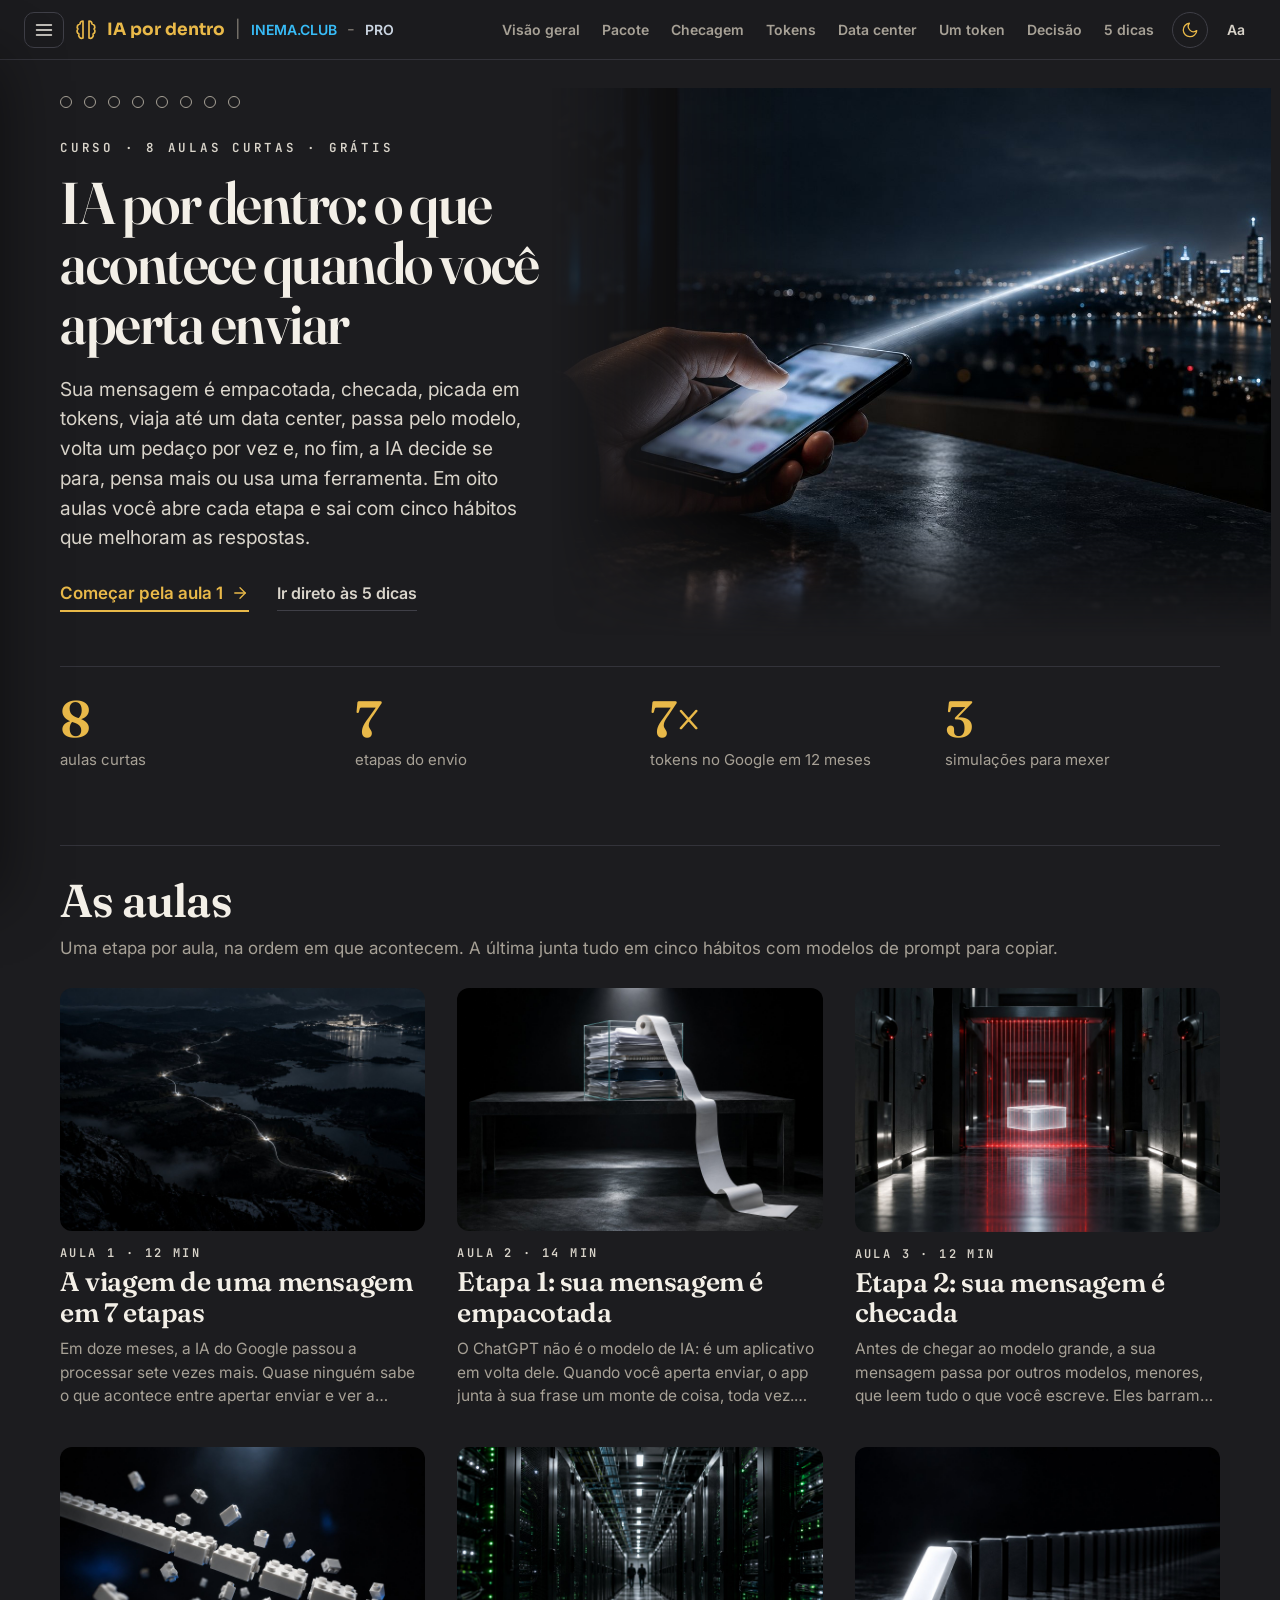
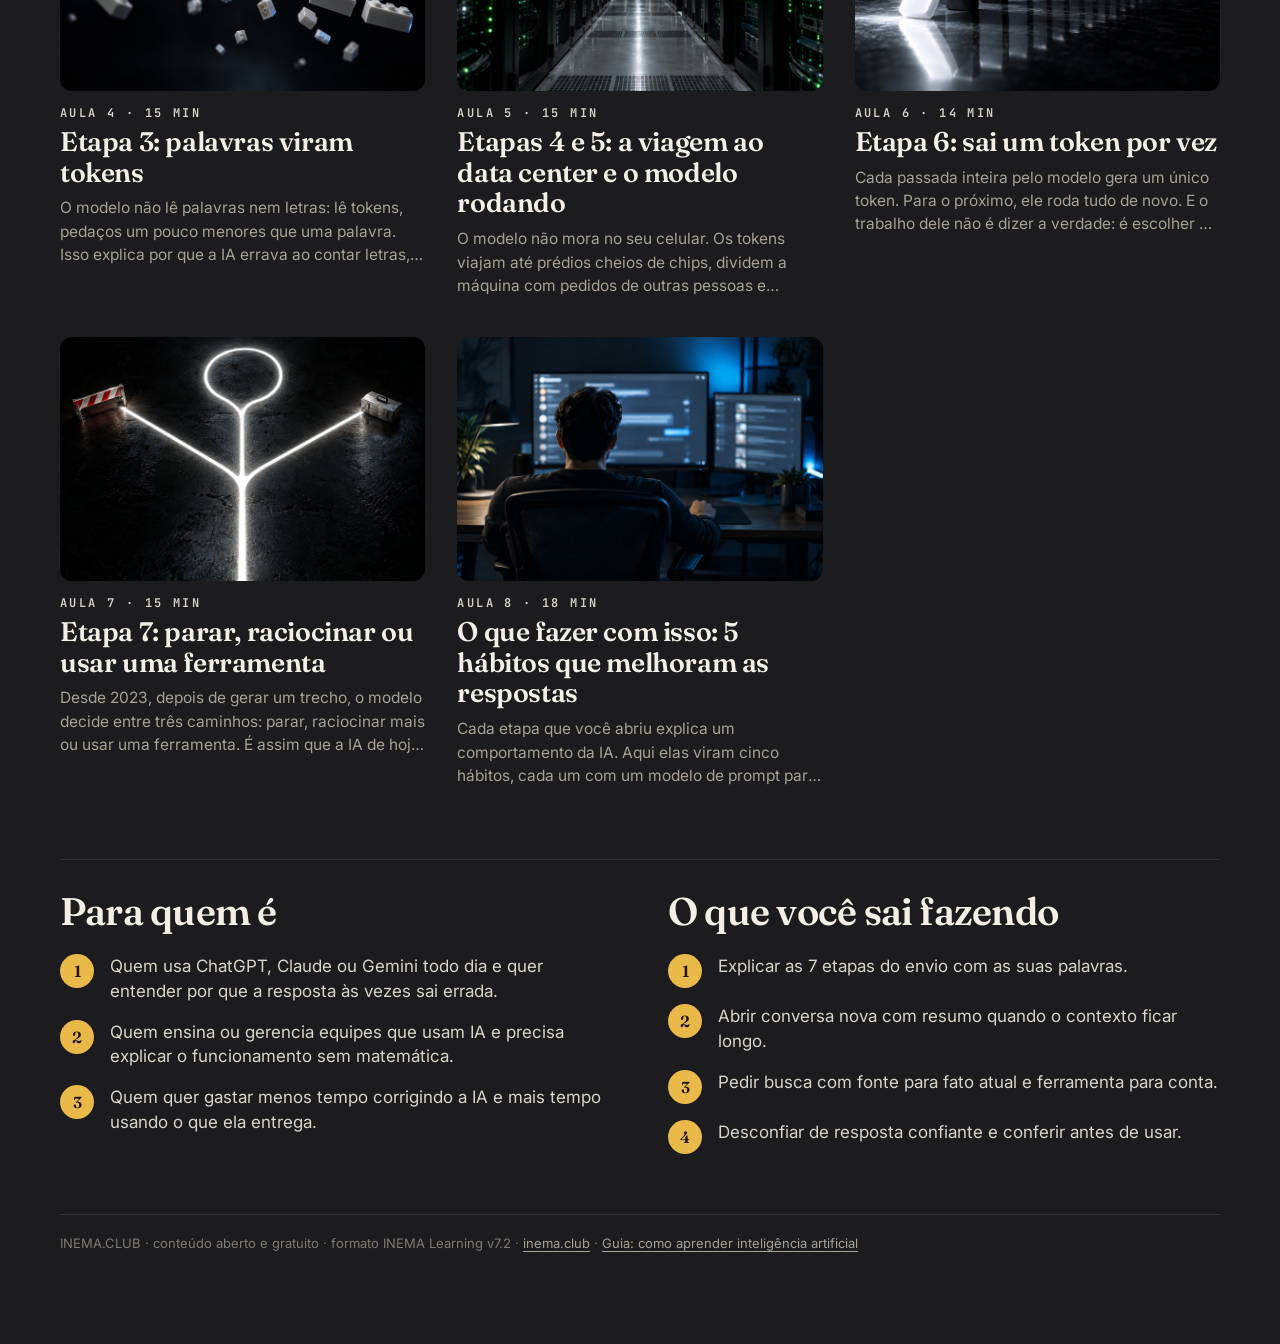
==== index.html @ d72202b0 "feat: arckhe-ia-por-dentro-v72 - Arckhé AI" ====
<!DOCTYPE html>
<html lang="pt-BR">
<head>
<meta charset="utf-8"/>
<meta name="viewport" content="width=device-width, initial-scale=1"/>
<title>IA por dentro · INEMA</title>
<meta name="description" content="Sua mensagem é empacotada, checada, picada em tokens, viaja até um data center, passa pelo modelo, volta um pedaço por vez e, no fim, a IA decide se para, pensa mais ou usa uma ferramenta. Em oito aulas você abre cada etapa e sai com cinco hábitos que melhoram as respostas."/>
<meta property="og:title" content="IA por dentro · INEMA"/>
<meta property="og:description" content="Sua mensagem é empacotada, checada, picada em tokens, viaja até um data center, passa pelo modelo, volta um pedaço por vez e, no fim, a IA decide se para, pensa mais ou usa uma ferramenta. Em oito aulas você abre cada etapa e sai com cinco hábitos que melhoram as respostas."/>
<meta property="og:image" content="https://inematds.github.io/ia-por-dentro-v72/assets/img/capa.jpg"/>
<meta name="theme-color" content="#0c0c10"/>
<link rel="icon" href="assets/img/favicon.svg" type="image/svg+xml"/>
<link rel="canonical" href="https://inematds.github.io/ia-por-dentro-v72/"/>
<link rel="preconnect" href="https://fonts.googleapis.com"/><link rel="preconnect" href="https://fonts.gstatic.com" crossorigin/>
<link href="https://fonts.googleapis.com/css2?family=Inter:wght@400;500;600;700&family=JetBrains+Mono:wght@400;600&family=Sora:wght@600;700;800&family=Fraunces:opsz,wght@9..144,500;9..144,600;9..144,700&display=swap" rel="stylesheet"/>
<link rel="stylesheet" href="assets/v71.css"/>
<link rel="stylesheet" href="assets/v72.css"/>
<meta name="generator" content="INEMA Learning 7.14.19"/>
<script>try{if(JSON.parse(localStorage.getItem("ia-por-dentro-v72:tema"))==="papel")document.documentElement.setAttribute("data-tema","papel")}catch(e){}</script>
</head><body class="inicio" data-curso="ia-por-dentro-v72" data-total="8" data-total-ex="17"><a class="skip" href="#conteudo">Pular para o conteúdo</a><header class="topo"><div class="esq"><button type="button" class="menu-btn" aria-expanded="false" aria-controls="lado"><svg class="ico" viewBox="0 0 24 24" aria-hidden="true"><line x1="3" y1="6" x2="21" y2="6"/><line x1="3" y1="12" x2="21" y2="12"/><line x1="3" y1="18" x2="21" y2="18"/></svg><span class="sr">Aulas</span></button><a class="marca" href="index.html"><svg class="ico" viewBox="0 0 24 24" aria-hidden="true"><path d="M9 3a3 3 0 0 0-3 3 3 3 0 0 0-2 5 3 3 0 0 0 1 5 3 3 0 0 0 4 4V3z"/><path d="M15 3a3 3 0 0 1 3 3 3 3 0 0 1 2 5 3 3 0 0 1-1 5 3 3 0 0 1-4 4V3z"/></svg><span>IA por dentro</span></a><span class="sep">|</span><a class="club" href="https://inema.club" target="_blank" rel="noopener">INEMA.CLUB</a><span class="tr">-</span><a class="pro" href="https://inema.pro" target="_blank" rel="noopener">PRO</a></div><nav class="dir" aria-label="Aulas"><a href="aulas/visao-geral/index.html" class="tlink" title="A viagem de uma mensagem em 7 etapas"><span class="curto">A1</span><span class="longo">Visão geral</span></a><a href="aulas/pacote/index.html" class="tlink" title="Etapa 1: sua mensagem é empacotada"><span class="curto">A2</span><span class="longo">Pacote</span></a><a href="aulas/checagem/index.html" class="tlink" title="Etapa 2: sua mensagem é checada"><span class="curto">A3</span><span class="longo">Checagem</span></a><a href="aulas/tokens/index.html" class="tlink" title="Etapa 3: palavras viram tokens"><span class="curto">A4</span><span class="longo">Tokens</span></a><a href="aulas/datacenter/index.html" class="tlink" title="Etapas 4 e 5: a viagem ao data center e o modelo rodando"><span class="curto">A5</span><span class="longo">Data center</span></a><a href="aulas/proximo-token/index.html" class="tlink" title="Etapa 6: sai um token por vez"><span class="curto">A6</span><span class="longo">Um token</span></a><a href="aulas/bifurcacao/index.html" class="tlink" title="Etapa 7: parar, raciocinar ou usar uma ferramenta"><span class="curto">A7</span><span class="longo">Decisão</span></a><a href="aulas/dicas/index.html" class="tlink" title="O que fazer com isso: 5 hábitos que melhoram as respostas"><span class="curto">A8</span><span class="longo">5 dicas</span></a><button type="button" class="tema-btn" title="Trocar tema claro/escuro"><svg class="ico sol" viewBox="0 0 24 24" aria-hidden="true"><circle cx="12" cy="12" r="4"/><path d="M12 2v2M12 20v2M4.9 4.9l1.4 1.4M17.7 17.7l1.4 1.4M2 12h2M20 12h2M4.9 19.1l1.4-1.4M17.7 6.3l1.4-1.4"/></svg><svg class="ico lua" viewBox="0 0 24 24" aria-hidden="true"><path d="M21 12.8A9 9 0 1 1 11.2 3a7 7 0 0 0 9.8 9.8z"/></svg><span class="sr">Trocar tema claro/escuro</span></button><div class="aa"><button type="button" class="aa-btn" aria-expanded="false" aria-controls="aparencia" title="Aparência">Aa</button><div class="aa-pop" id="aparencia" hidden><p>Tema</p><div class="aa-seg"><button type="button" data-tema="escuro">Escuro</button><button type="button" data-tema="papel">Papel claro</button></div><p style="margin-top:12px">Tamanho do texto</p><div class="aa-seg"><button type="button" data-escala="0.9">A−</button><button type="button" data-escala="1">A</button><button type="button" data-escala="1.12">A+</button></div></div></div></nav></header><div class="casca"><aside class="lado" id="lado" aria-label="Aulas"><a class="voltar" href="https://inema.club/"><svg class="ico" viewBox="0 0 24 24" aria-hidden="true"><line x1="19" y1="12" x2="5" y2="12"/><polyline points="12 19 5 12 12 5"/></svg>Cursos grátis no INEMA.CLUB</a><p class="curso-nome">IA por dentro</p><p class="curso-sub">O que acontece quando você aperta enviar</p><div class="ind"><span class="ind-rot">Estudo (aulas)</span><span class="prog-txt"><span data-pct>0</span>%</span></div><div class="prog" aria-hidden="true"><i></i></div><div class="ind"><span class="ind-rot">Prática declarada</span><span class="prog-txt"><span data-prat>0</span>/17</span></div><div class="prog pratica" aria-hidden="true"><i></i></div><p class="ind-nota">Prática = exercícios que você marcou como feitos. A comprovação vem na prova da certificação.</p><ol class="lista-aulas"><li><a href="aulas/visao-geral/index.html" data-slug="visao-geral" class=""><span class="st" aria-hidden="true"></span><span>1. As 7 etapas<small>12 min</small></span></a></li><li><a href="aulas/pacote/index.html" data-slug="pacote" class=""><span class="st" aria-hidden="true"></span><span>2. 1 · Empacotada<small>14 min</small></span></a></li><li><a href="aulas/checagem/index.html" data-slug="checagem" class=""><span class="st" aria-hidden="true"></span><span>3. 2 · Checada<small>12 min</small></span></a></li><li><a href="aulas/tokens/index.html" data-slug="tokens" class=""><span class="st" aria-hidden="true"></span><span>4. 3 · Tokens<small>15 min</small></span></a></li><li><a href="aulas/datacenter/index.html" data-slug="datacenter" class=""><span class="st" aria-hidden="true"></span><span>5. 4–5 · Data center<small>15 min</small></span></a></li><li><a href="aulas/proximo-token/index.html" data-slug="proximo-token" class=""><span class="st" aria-hidden="true"></span><span>6. 6 · Um token por vez<small>14 min</small></span></a></li><li><a href="aulas/bifurcacao/index.html" data-slug="bifurcacao" class=""><span class="st" aria-hidden="true"></span><span>7. 7 · A decisão<small>15 min</small></span></a></li><li><a href="aulas/dicas/index.html" data-slug="dicas" class=""><span class="st" aria-hidden="true"></span><span>8. As 5 dicas<small>18 min</small></span></a></li></ol><div class="estudo"><p class="es-tit">Seu estudo</p><details class="es-bloco" data-es="desempenho"><summary><svg class="ico" viewBox="0 0 24 24" aria-hidden="true"><line x1="18" y1="20" x2="18" y2="10"/><line x1="12" y1="20" x2="12" y2="4"/><line x1="6" y1="20" x2="6" y2="14"/></svg><span>Desempenho nos testes</span><span class="es-cont" data-es-cont="desempenho"></span></summary><div class="es-corpo" data-es-corpo="desempenho"></div></details><details class="es-bloco" data-es="notas"><summary><svg class="ico" viewBox="0 0 24 24" aria-hidden="true"><path d="M12 20h9"/><path d="M16.5 3.5a2.1 2.1 0 0 1 3 3L7 19l-4 1 1-4z"/></svg><span>Minhas anotações</span><span class="es-cont" data-es-cont="notas"></span></summary><div class="es-corpo" data-es-corpo="notas"></div></details><details class="es-bloco" data-es="dados"><summary><svg class="ico" viewBox="0 0 24 24" aria-hidden="true"><ellipse cx="12" cy="5" rx="8" ry="3"/><path d="M4 5v14c0 1.7 3.6 3 8 3s8-1.3 8-3V5"/><path d="M4 12c0 1.7 3.6 3 8 3s8-1.3 8-3"/></svg><span>Copiar meus dados</span><span class="es-cont" data-es-cont="dados"></span></summary><div class="es-corpo" data-es-corpo="dados"><p class="es-exp">Seu progresso, suas anotações e as notas dos testes ficam só neste navegador. Baixe uma cópia (.json) para guardar ou para continuar em outro computador ou navegador; lá, carregue a cópia. Carregar soma com o que já existe e não apaga nada.</p><div class="es-acoes"><button type="button" class="es-btn es-exportar"><svg class="ico" viewBox="0 0 24 24" aria-hidden="true"><path d="M21 15v4a2 2 0 0 1-2 2H5a2 2 0 0 1-2-2v-4"/><polyline points="7 10 12 15 17 10"/><line x1="12" y1="15" x2="12" y2="3"/></svg>Baixar cópia</button><label class="es-btn es-importar"><svg class="ico" viewBox="0 0 24 24" aria-hidden="true"><path d="M21 15v4a2 2 0 0 1-2 2H5a2 2 0 0 1-2-2v-4"/><polyline points="17 8 12 3 7 8"/><line x1="12" y1="3" x2="12" y2="15"/></svg>Carregar cópia<input type="file" class="sr" accept=".json,application/json"/></label></div><p class="es-msg" aria-live="polite"></p></div></details></div><script type="application/json" id="estudo-dados">{"txt": {"titulo": "Seu estudo", "continuar": "Continuar de onde parei", "comecar": "Começar pela aula 1", "cta_continuar": "Continuar a aula {n}", "hoje": "hoje", "ontem": "ontem", "ha_dias": "há {n} dias", "desempenho": "Desempenho nos testes", "notas": "Minhas anotações", "dados": "Copiar meus dados", "sem_testes": "Nenhum teste feito ainda. O teste fica no fim de cada aula.", "nao_fez": "teste ainda não feito", "ultimo": "Último", "melhor": "Melhor", "tentativas": "tentativas", "tentativa": "tentativa", "tudo_certo": "Acertou tudo no último teste.", "rever": "Para rever", "resposta": "Resposta certa:", "ir_teste": "Refazer o teste", "sem_notas": "Nenhuma anotação ainda. Na aula, selecione um trecho do texto e toque em Marcar ou Anotar.", "so_marcado": "(só marcado)", "marcar": "Marcar", "anotar": "Anotar", "salvar": "Salvar", "apagar": "Apagar marca", "fechar": "Fechar", "nota_ph": "Escreva sua anotação sobre este trecho…", "um_bloco": "Marque dentro de um parágrafo só.", "nao_marca": "Este trecho não pode ser marcado.", "dados_exp": "Seu progresso, suas anotações e as notas dos testes ficam só neste navegador. Baixe uma cópia (.json) para guardar ou para continuar em outro computador ou navegador; lá, carregue a cópia. Carregar soma com o que já existe e não apaga nada.", "exportar": "Baixar cópia", "importar": "Carregar cópia", "import_ok": "Cópia carregada ({n} itens). Atualizando a página…", "import_erro": "Arquivo não reconhecido. Nada foi alterado.", "import_outro": "Esta cópia é de outro curso. Nada foi alterado.", "export_ok": "Cópia baixada."}, "aulas": [{"slug": "visao-geral", "num": 1, "t": "As 7 etapas", "quiz": {"sec": "s5", "perguntas": [{"p": "Qual é a primeira coisa que acontece depois que você aperta enviar?", "certa": "O app empacota a sua mensagem com outras informações."}, {"p": "Quanto a IA do Google cresceu em tokens processados entre 2025 e 2026?", "certa": "Cerca de 7 vezes."}, {"p": "Na última etapa, o que o modelo decide?", "certa": "Se para, se raciocina mais ou se usa uma ferramenta."}]}}, {"slug": "pacote", "num": 2, "t": "1 · Empacotada", "quiz": {"sec": "s6", "perguntas": [{"p": "Por que o prompt de sistema do Claude começa pela data de hoje?", "certa": "Porque o modelo sozinho não sabe que dia é."}, {"p": "Você está na 40ª mensagem de uma conversa. O que o modelo recebe?", "certa": "A conversa inteira, da 1ª à 40ª, mais as outras peças."}, {"p": "O que é context rot?", "certa": "A resposta ficar menos confiável quando a entrada cresce demais."}]}}, {"slug": "checagem", "num": 3, "t": "2 · Checada", "quiz": {"sec": "s5", "perguntas": [{"p": "O que é um classificador de segurança?", "certa": "Um modelo menor que lê a conversa para barrar pedido perigoso."}, {"p": "Segundo a Anthropic, o que aconteceu com as tentativas de burlar o modelo que davam certo?", "certa": "Caíram de quase 90% para uns 5%."}, {"p": "Na OpenAI, o que acontece com um pedido considerado arriscado?", "certa": "Vai para outro modelo, mais cauteloso."}]}}, {"slug": "tokens", "num": 4, "t": "3 · Tokens", "quiz": {"sec": "s6", "perguntas": [{"p": "Por que a IA errava ao contar quantas letras R tem em strawberry?", "certa": "Porque vê a palavra em pedaços (st, raw, berry), não letra por letra."}, {"p": "Em média, quanto de uma palavra é um token?", "certa": "Uns 70% de uma palavra."}, {"p": "Por que a IA erra conta com números grandes?", "certa": "Porque o número chega picado em blocos, nunca inteiro."}, {"p": "A mesma frase em português e em inglês: o que acontece com os tokens?", "certa": "O português gastou mais: 17 contra 11 no exemplo medido."}]}}, {"slug": "datacenter", "num": 5, "t": "4–5 · Data center", "quiz": {"sec": "s5", "perguntas": [{"p": "Onde o modelo roda quando você usa o app no celular?", "certa": "Em data centers cheios de GPUs, às vezes a milhares de quilômetros."}, {"p": "Por que a mesma pergunta pode sair diferente mesmo com a mesma configuração?", "certa": "Porque o seu pedido divide a GPU num lote, e o tamanho do lote muda as contas."}, {"p": "O que a atenção faz?", "certa": "Deixa o modelo olhar todas as palavras juntas para entender o sentido de cada uma."}]}}, {"slug": "proximo-token", "num": 6, "t": "6 · Um token por vez", "quiz": {"sec": "s6", "perguntas": [{"p": "Quantas vezes o modelo roda para escrever a palavra ChatGPT?", "certa": "Duas vezes: são dois tokens."}, {"p": "Qual é o trabalho do modelo a cada passada?", "certa": "Escolher o próximo pedaço mais provável."}, {"p": "A IA respondeu com toda a certeza que a capital da Austrália é Sydney. O que aconteceu?", "certa": "Saiu um token provável mas errado: uma alucinação."}]}}, {"slug": "bifurcacao", "num": 7, "t": "7 · A decisão", "quiz": {"sec": "s5", "perguntas": [{"p": "Quais são os três caminhos depois de cada trecho gerado?", "certa": "Parar, raciocinar ou usar uma ferramenta."}, {"p": "Quando a IA faz uma busca na web, quem busca?", "certa": "Um programa (a ferramenta); o modelo só preenche os campos e chama."}, {"p": "Para que serve começar uma linha do raciocínio com \"mas\"?", "certa": "Empurrar o modelo a procurar um contraexemplo e se conferir."}]}}, {"slug": "dicas", "num": 8, "t": "As 5 dicas", "quiz": {"sec": "s4", "perguntas": [{"p": "A conversa ficou enorme e a IA começou a esquecer o combinado. O que fazer?", "certa": "Pedir um resumo e colar numa conversa nova."}, {"p": "Por que instruções personalizadas devem ser curtas?", "certa": "Porque vão junto em todo envio, dentro do pacote."}, {"p": "Você precisa do valor de um índice divulgado ontem. Qual pedido é o melhor?", "certa": "\"Pesquise na web e mostre o link e a data da fonte.\""}, {"p": "A IA respondeu uma conta com muita segurança. O que isso garante?", "certa": "Nada: é só a resposta mais provável; confira ou peça ferramenta."}]}}]}</script><div class="lado-card">Depois deste curso<b>Do chat ao agente</b>Entendeu o motor? O próximo passo é pôr a IA para trabalhar por você: terminal, assistente próprio, filas e redes.<br/><a href="https://inematds.github.io/do-chat-ao-agente-v72/" target="_blank" rel="noopener">Abrir o curso →</a></div></aside><main class="principal" id="conteudo"><div class="miolo"><div class="aula-hero com-img ini-hero"><div class="ah-txt"><nav class="pontos" aria-label="Aulas"><a href="aulas/visao-geral/index.html" class="pt" data-slug="visao-geral" title="A viagem de uma mensagem em 7 etapas"><span class="sr">A viagem de uma mensagem em 7 etapas</span></a><a href="aulas/pacote/index.html" class="pt" data-slug="pacote" title="Etapa 1: sua mensagem é empacotada"><span class="sr">Etapa 1: sua mensagem é empacotada</span></a><a href="aulas/checagem/index.html" class="pt" data-slug="checagem" title="Etapa 2: sua mensagem é checada"><span class="sr">Etapa 2: sua mensagem é checada</span></a><a href="aulas/tokens/index.html" class="pt" data-slug="tokens" title="Etapa 3: palavras viram tokens"><span class="sr">Etapa 3: palavras viram tokens</span></a><a href="aulas/datacenter/index.html" class="pt" data-slug="datacenter" title="Etapas 4 e 5: a viagem ao data center e o modelo rodando"><span class="sr">Etapas 4 e 5: a viagem ao data center e o modelo rodando</span></a><a href="aulas/proximo-token/index.html" class="pt" data-slug="proximo-token" title="Etapa 6: sai um token por vez"><span class="sr">Etapa 6: sai um token por vez</span></a><a href="aulas/bifurcacao/index.html" class="pt" data-slug="bifurcacao" title="Etapa 7: parar, raciocinar ou usar uma ferramenta"><span class="sr">Etapa 7: parar, raciocinar ou usar uma ferramenta</span></a><a href="aulas/dicas/index.html" class="pt" data-slug="dicas" title="O que fazer com isso: 5 hábitos que melhoram as respostas"><span class="sr">O que fazer com isso: 5 hábitos que melhoram as respostas</span></a></nav><p class="kicker">Curso · 8 aulas curtas · grátis</p><h1>IA por dentro: o que acontece quando você aperta enviar</h1><p class="lead">Sua mensagem é empacotada, checada, picada em tokens, viaja até um data center, passa pelo modelo, volta um pedaço por vez e, no fim, a IA decide se para, pensa mais ou usa uma ferramenta. Em oito aulas você abre cada etapa e sai com cinco hábitos que melhoram as respostas.</p><div class="ini-acoes"><a class="comecar" href="aulas/visao-geral/index.html">Começar pela aula 1 <svg class="ico" viewBox="0 0 24 24" aria-hidden="true"><line x1="5" y1="12" x2="19" y2="12"/><polyline points="12 5 19 12 12 19"/></svg></a><a class="ini-link" href="aulas/dicas/index.html">Ir direto às 5 dicas</a></div></div><figure class="ah-img"><img src="assets/img/hero/inicio.jpg" alt="Mão segurando o celular prestes a enviar uma mensagem; um feixe de luz sai da tela rumo à cidade." width="1536" height="1024"/></figure></div><ul class="ini-num"><li><b>8</b><span>aulas curtas</span></li><li><b>7</b><span>etapas do envio</span></li><li><b>7×</b><span>tokens no Google em 12 meses</span></li><li><b>3</b><span>simulações para mexer</span></li></ul><section class="secao" id="aulas"><div class="sec-cab"><div><h2>As aulas</h2><p>Uma etapa por aula, na ordem em que acontecem. A última junta tudo em cinco hábitos com modelos de prompt para copiar.</p></div></div><ol class="ini-aulas"><li><a class="ini-aula" data-slug="visao-geral" href="aulas/visao-geral/index.html"><span class="ia-img"><img src="assets/img/hero/visao-geral.jpg" alt="" loading="lazy" width="1536" height="1024"/></span><span class="ia-txt"><span class="kicker">Aula 1 · 12 min<span class="ia-ok" aria-hidden="true"><svg class="ico" viewBox="0 0 24 24" aria-hidden="true"><path d="M22 11.1V12a10 10 0 1 1-5.9-9.1"/><polyline points="22 4 12 14 9 11"/></svg></span></span><span class="ia-t">A viagem de uma mensagem em 7 etapas</span><span class="ia-l">Em doze meses, a IA do Google passou a processar sete vezes mais. Quase ninguém sabe o que acontece entre apertar enviar e ver a resposta. Nesta aula você vê o caminho inteiro de uma vez; as próximas abrem cada etapa.</span></span></a></li><li><a class="ini-aula" data-slug="pacote" href="aulas/pacote/index.html"><span class="ia-img"><img src="assets/img/hero/pacote.jpg" alt="" loading="lazy" width="1536" height="1024"/></span><span class="ia-txt"><span class="kicker">Aula 2 · 14 min<span class="ia-ok" aria-hidden="true"><svg class="ico" viewBox="0 0 24 24" aria-hidden="true"><path d="M22 11.1V12a10 10 0 1 1-5.9-9.1"/><polyline points="22 4 12 14 9 11"/></svg></span></span><span class="ia-t">Etapa 1: sua mensagem é empacotada</span><span class="ia-l">O ChatGPT não é o modelo de IA: é um aplicativo em volta dele. Quando você aperta enviar, o app junta à sua frase um monte de coisa, toda vez. Entender esse pacote explica por que conversa longa piora a resposta.</span></span></a></li><li><a class="ini-aula" data-slug="checagem" href="aulas/checagem/index.html"><span class="ia-img"><img src="assets/img/hero/checagem.jpg" alt="" loading="lazy" width="1536" height="1024"/></span><span class="ia-txt"><span class="kicker">Aula 3 · 12 min<span class="ia-ok" aria-hidden="true"><svg class="ico" viewBox="0 0 24 24" aria-hidden="true"><path d="M22 11.1V12a10 10 0 1 1-5.9-9.1"/><polyline points="22 4 12 14 9 11"/></svg></span></span><span class="ia-t">Etapa 2: sua mensagem é checada</span><span class="ia-l">Antes de chegar ao modelo grande, a sua mensagem passa por outros modelos, menores, que leem tudo o que você escreve. Eles barram pedido perigoso e, às vezes, mandam o pedido para outro modelo. Saber disso explica recusas e mudanças de tom.</span></span></a></li><li><a class="ini-aula" data-slug="tokens" href="aulas/tokens/index.html"><span class="ia-img"><img src="assets/img/hero/tokens.jpg" alt="" loading="lazy" width="1536" height="1024"/></span><span class="ia-txt"><span class="kicker">Aula 4 · 15 min<span class="ia-ok" aria-hidden="true"><svg class="ico" viewBox="0 0 24 24" aria-hidden="true"><path d="M22 11.1V12a10 10 0 1 1-5.9-9.1"/><polyline points="22 4 12 14 9 11"/></svg></span></span><span class="ia-t">Etapa 3: palavras viram tokens</span><span class="ia-l">O modelo não lê palavras nem letras: lê tokens, pedaços um pouco menores que uma palavra. Isso explica por que a IA errava ao contar letras, por que erra conta e por que o português gasta mais que o inglês.</span></span></a></li><li><a class="ini-aula" data-slug="datacenter" href="aulas/datacenter/index.html"><span class="ia-img"><img src="assets/img/hero/datacenter.jpg" alt="" loading="lazy" width="1536" height="1024"/></span><span class="ia-txt"><span class="kicker">Aula 5 · 15 min<span class="ia-ok" aria-hidden="true"><svg class="ico" viewBox="0 0 24 24" aria-hidden="true"><path d="M22 11.1V12a10 10 0 1 1-5.9-9.1"/><polyline points="22 4 12 14 9 11"/></svg></span></span><span class="ia-t">Etapas 4 e 5: a viagem ao data center e o modelo rodando</span><span class="ia-l">O modelo não mora no seu celular. Os tokens viajam até prédios cheios de chips, dividem a máquina com pedidos de outras pessoas e passam por dezenas de camadas de contas. Não é mágica: é matemática gigante.</span></span></a></li><li><a class="ini-aula" data-slug="proximo-token" href="aulas/proximo-token/index.html"><span class="ia-img"><img src="assets/img/hero/proximo-token.jpg" alt="" loading="lazy" width="1536" height="1024"/></span><span class="ia-txt"><span class="kicker">Aula 6 · 14 min<span class="ia-ok" aria-hidden="true"><svg class="ico" viewBox="0 0 24 24" aria-hidden="true"><path d="M22 11.1V12a10 10 0 1 1-5.9-9.1"/><polyline points="22 4 12 14 9 11"/></svg></span></span><span class="ia-t">Etapa 6: sai um token por vez</span><span class="ia-l">Cada passada inteira pelo modelo gera um único token. Para o próximo, ele roda tudo de novo. E o trabalho dele não é dizer a verdade: é escolher o pedaço mais provável. Daí nasce a alucinação.</span></span></a></li><li><a class="ini-aula" data-slug="bifurcacao" href="aulas/bifurcacao/index.html"><span class="ia-img"><img src="assets/img/hero/bifurcacao.jpg" alt="" loading="lazy" width="1536" height="1024"/></span><span class="ia-txt"><span class="kicker">Aula 7 · 15 min<span class="ia-ok" aria-hidden="true"><svg class="ico" viewBox="0 0 24 24" aria-hidden="true"><path d="M22 11.1V12a10 10 0 1 1-5.9-9.1"/><polyline points="22 4 12 14 9 11"/></svg></span></span><span class="ia-t">Etapa 7: parar, raciocinar ou usar uma ferramenta</span><span class="ia-l">Desde 2023, depois de gerar um trecho, o modelo decide entre três caminhos: parar, raciocinar mais ou usar uma ferramenta. É assim que a IA de hoje confere a si mesma e busca fato atual, em vez de só adivinhar o próximo pedaço.</span></span></a></li><li><a class="ini-aula" data-slug="dicas" href="aulas/dicas/index.html"><span class="ia-img"><img src="assets/img/hero/dicas.jpg" alt="" loading="lazy" width="1536" height="1024"/></span><span class="ia-txt"><span class="kicker">Aula 8 · 18 min<span class="ia-ok" aria-hidden="true"><svg class="ico" viewBox="0 0 24 24" aria-hidden="true"><path d="M22 11.1V12a10 10 0 1 1-5.9-9.1"/><polyline points="22 4 12 14 9 11"/></svg></span></span><span class="ia-t">O que fazer com isso: 5 hábitos que melhoram as respostas</span><span class="ia-l">Cada etapa que você abriu explica um comportamento da IA. Aqui elas viram cinco hábitos, cada um com um modelo de prompt para copiar e uma prática para fazer hoje. Quem entende o motor dirige melhor.</span></span></a></li></ol></section><section class="secao"><div class="ini-duas"><div><h2>Para quem é</h2><ol><li><span class=dn>1</span><span>Quem usa ChatGPT, Claude ou Gemini todo dia e quer entender por que a resposta às vezes sai errada.</span></li><li><span class=dn>2</span><span>Quem ensina ou gerencia equipes que usam IA e precisa explicar o funcionamento sem matemática.</span></li><li><span class=dn>3</span><span>Quem quer gastar menos tempo corrigindo a IA e mais tempo usando o que ela entrega.</span></li></ol></div><div><h2>O que você sai fazendo</h2><ol><li><span class=dn>1</span><span>Explicar as 7 etapas do envio com as suas palavras.</span></li><li><span class=dn>2</span><span>Abrir conversa nova com resumo quando o contexto ficar longo.</span></li><li><span class=dn>3</span><span>Pedir busca com fonte para fato atual e ferramenta para conta.</span></li><li><span class=dn>4</span><span>Desconfiar de resposta confiante e conferir antes de usar.</span></li></ol></div></div></section><footer class="rodape">INEMA.CLUB · conteúdo aberto e gratuito · formato INEMA Learning v7.2 · <a href="https://inema.club/">inema.club</a> · <a href="https://www.inema.club/aprender-inteligencia-artificial/">Guia: como aprender inteligência artificial</a></footer></div></main></div><script src="assets/v71.js"></script><script src="assets/v72.js"></script></body></html>
---- assets/v71.css ----
/* INEMA Learning v7.1 — layout do mock "Agentes de IA na Prática" + didática v7 */
:root{
  --bg:#0c0c10;--bg2:#101016;--card:#16161e;--card2:#1b1b24;--line:#272730;--line2:#34343f;
  --txt:#e9e9ee;--mut:#9a9aa6;--mut2:#71717c;
  --amb:#FACC15;--amb2:#fde68a;--amb-ink:#1a1206;--amb-a:rgba(250,204,21,.10);--amb-b:rgba(250,204,21,.32);
  --ok:#4ade80;--ok-a:rgba(74,222,128,.10);--bad:#f87171;--bad-a:rgba(248,113,113,.10);--sky:#38bdf8;--sky-h:#7dd3fc;--pro:#cbd5e1;--pro-h:#f1f5f9;
  --txt2:#d4d4db;--line3:#4a4a56;--sf1:#121219;--sf2:#20202a;--pn1:#14141c;--pn2:#111117;--topo-bg:rgba(12,12,16,.94);--amb-t:#FACC15;--amb-t-h:#fde047;--sombra:#000;
  --side:288px;--top:60px;--max:1180px;--r:14px;
  --sora:"Sora",ui-sans-serif,system-ui,sans-serif;--inter:"Inter",ui-sans-serif,system-ui,sans-serif;--mono:"JetBrains Mono",ui-monospace,SFMono-Regular,Menlo,monospace;
}
*{box-sizing:border-box}
[hidden]{display:none!important}
html{background:var(--bg);scroll-behavior:smooth;scroll-padding-top:calc(var(--top) + 16px)}
body{margin:0;background:var(--bg);color:var(--txt);font:16px/1.65 var(--inter);-webkit-font-smoothing:antialiased}
a{color:var(--amb2);text-underline-offset:3px}
img,video,svg{max-width:100%}
code{font-family:var(--mono);font-size:.88em;background:var(--sf2);border:1px solid var(--line);border-radius:6px;padding:.08em .38em;color:var(--txt);overflow-wrap:anywhere}
:focus-visible{outline:2px solid var(--amb);outline-offset:3px;border-radius:8px}
.skip{position:fixed;left:16px;top:-60px;z-index:99;background:var(--amb);color:var(--amb-ink);padding:8px 14px;border-radius:10px;font-weight:700}
.skip:focus{top:10px}
.ico{width:20px;height:20px;flex:none;stroke:currentColor;fill:none;stroke-width:1.7;stroke-linecap:round;stroke-linejoin:round}

/* barra do topo — padrão dos cursos INEMA (v2): curso | INEMA.CLUB - PRO · aulas · Aa */
.topo{position:sticky;top:0;z-index:60;height:var(--top);display:flex;align-items:center;justify-content:space-between;gap:16px;padding:0 24px;background:var(--topo-bg);backdrop-filter:blur(12px);border-bottom:1px solid var(--line)}
.topo .esq{display:flex;align-items:center;gap:10px;min-width:0}
.marca{display:inline-flex;align-items:center;gap:9px;color:var(--amb-t);text-decoration:none;font:700 17px/1 var(--sora);white-space:nowrap}
.marca .ico{width:24px;height:24px}
.marca:hover{color:var(--amb-t-h)}
.topo .sep{color:var(--mut2)}.topo .tr{color:var(--mut2)}
.topo .club{color:var(--sky);font-size:14px;font-weight:600;text-decoration:none}.topo .club:hover{color:var(--sky-h)}
.topo .pro{color:var(--pro);font-size:14px;font-weight:600;text-decoration:none}.topo .pro:hover{color:var(--pro-h)}
.topo .dir{display:flex;align-items:center;gap:2px}
.tlink{padding:7px 10px;border-radius:9px;color:var(--mut);font-size:14px;font-weight:600;text-decoration:none;white-space:nowrap;transition:color .15s,background .15s}
.tlink:hover{color:var(--amb-t);background:var(--amb-a)}
.tlink.on{color:var(--amb-t);background:var(--amb-a)}
.tlink .longo{display:none}
@media (min-width:1280px){.tlink .longo{display:inline}.tlink .curto{display:none}}
.aa{position:relative;margin-left:6px}
.aa-btn{background:none;border:1px solid transparent;border-radius:9px;color:var(--txt2);font:600 14px var(--inter);padding:7px 10px;cursor:pointer}
.aa-btn:hover,.aa-btn[aria-expanded="true"]{border-color:var(--line2);color:var(--txt)}
.aa-pop{position:absolute;right:0;top:calc(100% + 8px);background:var(--card);border:1px solid var(--line2);border-radius:12px;padding:12px;box-shadow:0 20px 50px -10px var(--sombra);min-width:190px}
.aa-pop p{margin:0 0 8px;font-size:12.5px;color:var(--mut)}
.aa-seg{display:flex;gap:6px}
.aa-seg button{flex:1;background:var(--bg2);border:1px solid var(--line2);border-radius:8px;color:var(--txt);font:700 14px var(--inter);padding:7px 0;cursor:pointer}
.aa-seg button[aria-pressed="true"]{background:var(--amb);border-color:var(--amb);color:var(--amb-ink)}
.miolo{zoom:var(--escala,1)}
.menu-btn{display:none;align-items:center;gap:8px;background:var(--card);border:1px solid var(--line);color:var(--txt);border-radius:10px;padding:7px 9px;cursor:pointer}
.sr{position:absolute;width:1px;height:1px;overflow:hidden;clip:rect(0 0 0 0)}


/* tema papel claro (regra INEMA: no fundo claro o amarelo nunca é letra; só preenchimento; links #854d0e) */
html[data-tema="papel"]{
  --bg:#F7F3EA;--bg2:#EFE8DA;--card:#FFFFFF;--card2:#FBF8F2;--line:#E2D9C8;--line2:#D3C8B4;--line3:#B9AC95;
  --txt:#221E18;--txt2:#3A342B;--mut:#5E5546;--mut2:#7A705F;
  --amb-t:#854d0e;--amb-t-h:#713f12;--amb2:#854d0e;--amb-a:rgba(250,204,21,.18);--amb-b:rgba(161,98,7,.45);
  --ok:#0E6B55;--ok-a:rgba(14,107,85,.08);--bad:#A83426;--bad-a:rgba(168,52,38,.07);
  --sky:#0369a1;--sky-h:#075985;--pro:#b45309;--pro-h:#92400e;
  --sf1:#FBF8F2;--sf2:#F1EADD;--pn1:#FFFFFF;--pn2:#FBF8F2;--topo-bg:rgba(247,243,234,.94);--sombra:rgba(60,45,20,.35);
  color-scheme:light}
html[data-tema="papel"] a{text-decoration-color:#FACC15;text-decoration-thickness:2px}
html[data-tema="papel"] .num{background:#FACC15;color:#1a1206;border-color:#EAB308;box-shadow:0 0 0 5px rgba(250,204,21,.22)}
html[data-tema="papel"] .objetivo{background:#FEF9C3;border-left-color:#EAB308}
html[data-tema="papel"] .objetivo b,html[data-tema="papel"] .dg-detalhe b{color:var(--txt);background:linear-gradient(transparent 55%,#FACC15 55%)}
html[data-tema="papel"] .nesta li .ic,html[data-tema="papel"] .dg-no .cab .ic{background:#FEF9C3;border-color:#EAB308;color:#1a1206}
html[data-tema="papel"] .dg-no.forte{background:linear-gradient(180deg,#FEF9C3,#fff 65%);border-color:#EAB308}
html[data-tema="papel"] .dg-no.forte .cab .ic{background:#FACC15}
html[data-tema="papel"] .dg-seta{color:#A16207}
html[data-tema="papel"] .dg-no li .ico{color:#A16207}
html[data-tema="papel"] .btn:not(.cheio):not(.neutro){color:#1a1206;background:#FEF9C3;border-color:#EAB308}
html[data-tema="papel"] .lista-aulas a.atual{background:#FEF9C3;border-color:#EAB308}
html[data-tema="papel"] .tlink.on,html[data-tema="papel"] .tlink:hover{color:#1a1206;background:#FEF9C3}
html[data-tema="papel"] .ptab[aria-selected="true"] .pn{background:#1a1206;color:#FACC15}
html[data-tema="papel"] .hero .banner,html[data-tema="papel"] .lado{box-shadow:none}
/* blocos de código ficam escuros nos dois temas */
.cod,.sim-log{--line:#272730;--line2:#34343f;--mut:#9a9aa6;--txt:#e9e9ee;--card:#16161e;--ok:#4ade80;--amb2:#fde68a}

/* casca */
.casca{display:grid;grid-template-columns:var(--side) minmax(0,1fr);min-height:calc(100vh - var(--top))}
.lado{position:sticky;top:var(--top);height:calc(100vh - var(--top));overflow-y:auto;border-right:1px solid var(--line);padding:22px 18px 30px;background:var(--bg2)}
.voltar{display:inline-flex;gap:8px;align-items:center;color:var(--mut);font-size:14px;text-decoration:none}
.voltar:hover{color:var(--txt)}
.curso-nome{margin:18px 0 2px;font:700 22px/1.2 var(--sora)}
.curso-sub{margin:0;color:var(--mut);font-size:15px}
.prog{margin:16px 0 4px;height:6px;border-radius:99px;background:var(--sf2);overflow:hidden}
.prog i{display:block;height:100%;width:0;background:var(--amb);border-radius:99px;transition:width .4s}
.prog-txt{font-size:13px;color:var(--mut)}
.lista-aulas{list-style:none;margin:22px 0 0;padding:0;display:grid;gap:4px}
.lista-aulas a{display:flex;gap:11px;align-items:flex-start;padding:10px 12px;border-radius:10px;color:var(--mut);text-decoration:none;font-size:14.5px;line-height:1.35;border:1px solid transparent}
.lista-aulas a:hover{background:var(--card);color:var(--txt)}
.lista-aulas a .st{flex:none;width:20px;height:20px;border-radius:50%;border:1.6px solid var(--line2);display:grid;place-items:center;margin-top:1px}
.lista-aulas a.feita .st{background:var(--ok-a);border-color:var(--ok)}
.lista-aulas a.feita .st::after{content:"";width:8px;height:5px;border:2px solid var(--ok);border-top:0;border-right:0;transform:rotate(-45deg) translate(1px,-1px)}
.lista-aulas a.atual{background:var(--amb-a);border-color:var(--amb-b);color:var(--txt)}
.lista-aulas a.atual .st{border-color:var(--amb);background:var(--amb)}
.lista-aulas small{display:block;color:var(--mut2);font-size:12.5px;margin-top:2px}
.lado-card{margin-top:26px;border:1px solid var(--line);border-radius:12px;padding:14px;background:var(--card);font-size:13.5px;color:var(--mut)}
.lado-card b{display:block;color:var(--txt);font-size:14.5px;margin:2px 0 4px}
.lado-card a{display:inline-block;margin-top:8px}

/* principal */
.principal{min-width:0;padding:34px clamp(18px,3.4vw,48px) 80px}
.miolo{max-width:var(--max);margin:0 auto}
.aula-topo{display:flex;gap:24px;align-items:flex-start;justify-content:space-between}
.kicker{margin:0 0 6px;font:600 13px var(--inter);color:var(--mut);letter-spacing:.02em}
h1{margin:0;font:800 clamp(30px,4vw,46px)/1.12 var(--sora);letter-spacing:-.02em}
.lead{margin:12px 0 0;max-width:68ch;color:var(--txt2);font-size:17.5px}
.acoes-topo{display:flex;gap:10px;flex:none;margin-top:8px}
.pill{display:inline-flex;align-items:center;gap:7px;border:1px solid var(--line2);border-radius:99px;padding:7px 13px;font-size:13.5px;color:var(--mut);white-space:nowrap}
.btn{display:inline-flex;align-items:center;gap:8px;border-radius:10px;padding:9px 16px;font:700 14.5px var(--inter);text-decoration:none;cursor:pointer;border:1px solid var(--amb-b);color:var(--amb-t);background:var(--amb-a);white-space:nowrap}
.btn:hover{background:rgba(250,204,21,.18)}
.btn.cheio{background:var(--amb);color:var(--amb-ink);border-color:var(--amb)}
.btn.cheio:hover{background:#fde047}
.btn.neutro{border-color:var(--line2);color:var(--txt);background:var(--card)}

/* nesta aula */
.nesta{margin:26px 0 8px;border:1px solid var(--line);border-radius:var(--r);background:var(--card);padding:18px 20px}
.nesta h2{margin:0 0 14px;font:700 17px var(--sora)}
.nesta ul{list-style:none;margin:0;padding:0;display:grid;grid-template-columns:repeat(4,minmax(0,1fr));gap:14px}
.nesta li{display:flex;gap:12px;align-items:center;font-size:14.5px;color:var(--txt2);line-height:1.35}
.nesta li .ic{flex:none;width:38px;height:38px;border-radius:10px;border:1px solid var(--amb-b);background:var(--amb-a);display:grid;place-items:center;color:var(--amb-t)}
.objetivo{margin:14px 0 0;padding:12px 16px;border-left:3px solid var(--amb);background:var(--bg2);border-radius:0 10px 10px 0;font-size:15px;color:var(--txt2)}
.objetivo b{color:var(--amb-t)}

/* seções numeradas */
.secao{margin-top:46px}
.sec-cab{display:flex;gap:18px;align-items:flex-start;margin-bottom:18px}
.num{flex:none;width:44px;height:44px;border-radius:50%;display:grid;place-items:center;border:1.6px solid var(--amb);color:var(--amb-t);font:700 18px var(--sora);box-shadow:0 0 0 5px var(--amb-a)}
.sec-cab h2{margin:2px 0 2px;font:700 clamp(22px,2.4vw,27px)/1.25 var(--sora);letter-spacing:-.01em}
.sec-cab p{margin:0;color:var(--mut);font-size:15.5px}
.painel{border:1px solid var(--line);border-radius:var(--r);background:linear-gradient(180deg,var(--pn1),var(--pn2));padding:clamp(16px,2.4vw,28px)}
.texto p{margin:0 0 12px;max-width:74ch;color:var(--txt2)}
.texto p:last-child{margin-bottom:0}
.texto b{color:var(--txt)}

/* diagrama (infográfico) */
.dg{display:flex;align-items:stretch;gap:0;justify-content:center}
.dg-no{position:relative;flex:1 1 0;min-width:0;border:1px solid var(--line2);border-radius:12px;background:var(--card);padding:16px 14px;text-align:left;cursor:pointer;color:var(--txt);font:inherit;transition:border-color .2s,box-shadow .2s,transform .2s;display:flex;flex-direction:column;gap:8px}
.dg-no:hover{border-color:var(--line3);transform:translateY(-2px)}
.dg-no.forte{border-color:var(--amb);box-shadow:0 0 0 1px var(--amb-b),0 18px 50px -20px rgba(250,204,21,.35);background:linear-gradient(180deg,rgba(250,204,21,.07),var(--card) 60%)}
.dg-no[aria-pressed="true"]{border-color:var(--amb);box-shadow:0 0 0 3px var(--amb-a)}
.dg-no .cab{display:flex;gap:10px;align-items:center;font:700 15.5px/1.25 var(--sora)}
.dg-no .cab .ic{width:34px;height:34px;border-radius:9px;display:grid;place-items:center;background:var(--sf2);color:var(--amb-t);flex:none}
.dg-no.forte .cab .ic{background:var(--amb);color:var(--amb-ink)}
.dg-no .sub{font-size:13px;color:var(--mut);line-height:1.4}
.dg-no ul{list-style:none;margin:2px 0 0;padding:0;display:grid;gap:6px}
.dg-no li{display:flex;gap:8px;align-items:center;font-size:13px;color:var(--txt2);border:1px solid var(--line);border-radius:8px;padding:6px 8px;background:var(--sf1);line-height:1.3}
.dg-no li .ico{width:15px;height:15px;color:var(--amb-t)}
.dg-seta{flex:none;width:34px;display:grid;place-items:center;color:var(--amb-t);pointer-events:none}
.dg-seta svg{width:24px;height:24px}
.dg-volta{margin-top:12px;border:1.5px dashed var(--amb-b);border-top:0;border-radius:0 0 14px 14px;height:22px;position:relative}
.dg-volta span{position:absolute;left:50%;bottom:-11px;transform:translateX(-50%);background:var(--sf1);padding:0 10px;color:var(--amb-t);font-size:13px;white-space:nowrap}
.dg-detalhe{margin-top:22px;border:1px solid var(--line);border-radius:12px;background:var(--bg2);padding:14px 16px;min-height:56px;font-size:15px;color:var(--txt2)}
.dg-detalhe b{color:var(--amb-t)}
.dg-legenda{margin:12px 0 0;font-size:13px;color:var(--mut2)}
.dg.escada{align-items:flex-end}
.dg.escada .dg-seta{align-self:center}
.dg.escada .dg-no:nth-of-type(2){margin-bottom:28px}.dg.escada .dg-no:nth-of-type(3){margin-bottom:56px}.dg.escada .dg-no:nth-of-type(4){margin-bottom:84px}

/* passos (exploração) */
.passos-tabs{display:grid;grid-template-columns:repeat(var(--n,4),minmax(0,1fr));gap:10px}
.ptab{display:flex;gap:12px;align-items:center;text-align:left;border:1px solid var(--line2);background:var(--card);color:var(--txt);border-radius:12px;padding:12px 14px;cursor:pointer;font:inherit}
.ptab .pn{flex:none;width:32px;height:32px;border-radius:50%;display:grid;place-items:center;background:var(--sf2);color:var(--txt);font:700 14px var(--sora)}
.ptab b{display:block;font:700 14.5px/1.25 var(--sora)}
.ptab small{display:block;color:var(--mut);font-size:12.5px;line-height:1.3;margin-top:2px}
.ptab[aria-selected="true"]{background:var(--amb);border-color:var(--amb);color:var(--amb-ink)}
.ptab[aria-selected="true"] .pn{background:var(--amb-ink);color:var(--amb-t)}
.ptab[aria-selected="true"] small{color:#3f3410}
.pcorpo{margin-top:14px;display:grid;grid-template-columns:minmax(0,1fr) minmax(0,1fr);gap:16px}
.pcorpo[hidden]{display:none}
.pcorpo h3{margin:0 0 8px;font:700 19px var(--sora);color:var(--amb-t)}
.pcorpo p{margin:0 0 10px;color:var(--txt2);font-size:15px}
.ex{border:1px solid var(--line);border-radius:12px;background:var(--bg2);padding:14px 16px;font-size:14.5px;color:var(--txt2)}
.ex .rot{display:block;font:700 13px var(--inter);color:var(--txt);margin-bottom:6px}
.ex q{display:block;color:var(--txt2);font-style:normal}

/* código / prompt */
.cods{display:grid;grid-template-columns:minmax(0,1.1fr) minmax(0,.9fr);gap:16px;align-items:start}
.cods.um{grid-template-columns:1fr}
.cod{border:1px solid var(--line);border-radius:12px;background:#0f0f15;overflow:hidden}
.cod+.cod{margin-top:14px}
.cod-cab{display:flex;align-items:center;gap:10px;padding:9px 12px;border-bottom:1px solid var(--line);background:#14141b;font-size:13.5px;color:var(--mut)}
.cod-cab b{color:var(--txt);font-weight:600}
.copiar{margin-left:auto;display:inline-flex;gap:6px;align-items:center;border:1px solid var(--line2);background:var(--card);color:var(--txt);border-radius:8px;padding:5px 10px;font:600 12.5px var(--inter);cursor:pointer}
.copiar.ok{border-color:var(--ok);color:var(--ok)}
.cod pre{margin:0;padding:14px 16px;overflow-x:auto;font:13.5px/1.65 var(--mono);color:#e4e4ea;white-space:pre}
.cod pre .c{color:#7d7d8a}
.saida{border:1px solid var(--line);border-radius:12px;background:var(--card);overflow:hidden}
.saida-tabs{display:flex;border-bottom:1px solid var(--line)}
.saida-tabs button{background:none;border:0;border-bottom:2px solid transparent;color:var(--mut);padding:10px 14px;font:600 13.5px var(--inter);cursor:pointer}
.saida-tabs button[aria-selected="true"]{color:var(--amb-t);border-bottom-color:var(--amb)}
.saida-corpo{padding:14px 16px;font-size:14.5px;color:var(--txt2)}
.saida-corpo[hidden]{display:none}
.saida-corpo ol,.saida-corpo ul{margin:0;padding-left:20px}
.saida-corpo li{margin:5px 0}
/* 7.5.7: saída de terminal (<pre>) e tabela de números dentro da aba de saída; rola em vez de cortar */
.saida-tabs{flex-wrap:wrap}
.saida-corpo pre{margin:0 0 10px;padding:12px 14px;overflow-x:auto;white-space:pre;font:12.5px/1.6 var(--mono);color:#e4e4ea;background:#0f0f15;border:1px solid var(--line);border-radius:10px}
.saida-corpo p{margin:8px 0 0}
.saida-corpo table{width:100%;border-collapse:collapse;font-size:13.5px;margin:0 0 6px}
.saida-corpo th,.saida-corpo td{border-bottom:1px solid var(--line);padding:6px 8px;text-align:left;vertical-align:top}
.saida-corpo th{color:var(--txt);font-weight:600}
.selo{display:inline-block;margin-bottom:8px;font:700 11px var(--inter);letter-spacing:.06em;text-transform:uppercase;color:var(--mut);border:1px solid var(--line2);border-radius:99px;padding:2px 9px}
.selo.real{color:var(--ok);border-color:rgba(74,222,128,.4)}

/* prática */
.exs{display:grid;grid-template-columns:repeat(2,minmax(0,1fr));gap:14px}
.exc{border:1px solid var(--line);border-radius:12px;background:var(--card);padding:16px 18px;display:flex;flex-direction:column;gap:8px}
.exc .t{display:flex;gap:10px;align-items:baseline;justify-content:space-between}
.exc h3{margin:0;font:700 16px/1.3 var(--sora)}
.exc .min{flex:none;font-size:12.5px;color:var(--mut)}
.exc p{margin:0;font-size:14.5px;color:var(--txt2)}
.exc .pronto{margin-top:auto;border-top:1px solid var(--line);padding-top:10px;font-size:14px;color:var(--txt2)}
.exc .pronto b{color:var(--ok)}
.exc label{display:flex;gap:8px;align-items:center;font-size:13.5px;color:var(--mut);cursor:pointer}
.exc input{accent-color:var(--amb);width:16px;height:16px}

/* vídeo */
.video{border:1px solid var(--line);border-radius:var(--r);overflow:hidden;background:#000}
.video video{display:block;width:100%;aspect-ratio:16/9;background:#000}
.video.vertical video{aspect-ratio:9/16;width:min(100%,360px);margin:0 auto}
.video-leg{display:flex;gap:12px;align-items:center;justify-content:space-between;flex-wrap:wrap;padding:12px 16px;background:var(--card);font-size:14px;color:var(--mut)}
.video-leg b{color:var(--txt)}

/* quiz */
.quiz{display:grid;grid-template-columns:minmax(0,1.15fr) minmax(0,.85fr);gap:16px;align-items:start}
.q-cont{font-size:13px;color:var(--mut);margin:0 0 4px}
.q-p{margin:0 0 14px;font:700 18px/1.35 var(--sora)}
.q-ops{display:grid;grid-template-columns:minmax(0,1fr);gap:8px}
.q-op{display:flex;gap:12px;align-items:center;text-align:left;min-width:0;overflow-wrap:anywhere;border:1px solid var(--line2);background:var(--card);color:var(--txt2);border-radius:10px;padding:10px 12px;font:inherit;font-size:15px;cursor:pointer}
.q-op .l{flex:none;width:26px;height:26px;border-radius:50%;border:1.5px solid var(--line2);display:grid;place-items:center;font:700 13px var(--sora)}
.q-op:hover:not([disabled]){border-color:var(--line3)}
.q-op.certa{border-color:var(--ok);background:var(--ok-a);color:var(--txt)}
.q-op.certa .l{border-color:var(--ok);color:var(--ok)}
.q-op.errada{border-color:var(--bad);background:var(--bad-a)}
.q-op.errada .l{border-color:var(--bad);color:var(--bad)}
.q-op[disabled]{cursor:default}
.q-fb{border:1px solid var(--line);border-radius:12px;background:var(--card);padding:16px;font-size:14.5px;color:var(--txt2);min-height:120px}
.q-fb .r{display:flex;gap:8px;align-items:center;font:700 16px var(--sora);margin-bottom:6px}
.q-fb .r.ok{color:var(--ok)}.q-fb .r.no{color:var(--bad)}
.q-fb .aguarda{color:var(--mut)}
.q-nav{margin-top:14px;display:flex;gap:10px;justify-content:flex-end}
.cert-tag{display:inline-flex;gap:6px;align-items:center;font-size:12px;color:var(--amb-t);border:1px solid var(--amb-b);border-radius:99px;padding:2px 9px;margin-left:8px;vertical-align:middle;font-family:var(--inter);font-weight:600}

/* resumo e rodapé da aula */
.resumo{display:grid;grid-template-columns:repeat(3,minmax(0,1fr));gap:14px}
.resumo div{border:1px solid var(--line);border-radius:12px;background:var(--card);padding:14px 16px;font-size:14.5px;color:var(--txt2)}
.resumo div b{display:block;color:var(--amb-t);font:700 13px var(--inter);letter-spacing:.04em;text-transform:uppercase;margin-bottom:4px}
.fim-aula{margin-top:46px;display:flex;gap:12px;flex-wrap:wrap;justify-content:space-between;align-items:center;border-top:1px solid var(--line);padding-top:22px}
.fim-aula .concluir[aria-pressed="true"]{border-color:var(--ok);color:var(--ok);background:var(--ok-a)}
.links{display:flex;flex-wrap:wrap;gap:10px}
.links a{display:inline-flex;gap:8px;align-items:center;border:1px solid var(--line2);border-radius:10px;padding:8px 12px;color:var(--txt);text-decoration:none;font-size:14px;background:var(--card)}
.links a:hover{border-color:var(--amb-b)}
.rodape{margin-top:60px;color:var(--mut2);font-size:13px;border-top:1px solid var(--line);padding-top:18px}
.rodape a{color:var(--mut)}

/* landing do curso */
.hero{display:grid;grid-template-columns:minmax(0,1fr) minmax(0,1.1fr);gap:36px;align-items:center}
.hero .banner{border:1px solid var(--line);border-radius:16px;overflow:hidden;box-shadow:0 30px 80px -30px var(--sombra)}
.hero .banner img{display:block;width:100%;height:auto}
.numeros{display:flex;gap:26px;flex-wrap:wrap;margin-top:22px}
.numeros div{font-size:13.5px;color:var(--mut)}
.numeros b{display:block;font:800 26px var(--sora);color:var(--txt)}
.grade-aulas{display:grid;grid-template-columns:repeat(3,minmax(0,1fr));gap:14px}
.card-aula{display:flex;flex-direction:column;gap:8px;border:1px solid var(--line);border-radius:14px;background:var(--card);padding:18px;text-decoration:none;color:var(--txt);transition:border-color .2s,transform .2s}
.card-aula:hover{border-color:var(--amb-b);transform:translateY(-2px)}
.card-aula .k{font-size:12.5px;color:var(--amb-t);font-weight:700;letter-spacing:.04em;text-transform:uppercase}
.card-aula h3{margin:0;font:700 18px/1.3 var(--sora)}
.card-aula p{margin:0;color:var(--mut);font-size:14.5px}
.card-aula .m{margin-top:auto;font-size:13px;color:var(--mut2)}
.duas{display:grid;grid-template-columns:repeat(2,minmax(0,1fr));gap:14px}
.duas .painel h3{margin:0 0 8px;font:700 16px var(--sora)}
.duas .painel ul{margin:0;padding-left:20px;color:var(--txt2);font-size:15px}
.duas .painel li{margin:4px 0}

/* responsivo */
@media (max-width:1100px){
  .nesta ul{grid-template-columns:repeat(2,minmax(0,1fr))}
  .cods,.quiz,.pcorpo{grid-template-columns:1fr}
  .grade-aulas{grid-template-columns:repeat(2,minmax(0,1fr))}
  .passos-tabs{grid-template-columns:repeat(2,minmax(0,1fr))}
}
@media (max-width:900px){
  .casca{grid-template-columns:1fr}
  .lado{position:fixed;inset:var(--top) auto 0 0;width:min(320px,88vw);z-index:70;transform:translateX(-105%);transition:transform .25s;box-shadow:20px 0 60px var(--sombra)}
  body.lado-aberto .lado{transform:none}
  .menu-btn{display:inline-flex}
  .tlink{display:none}
  .topo .sep,.topo .club,.topo .tr,.topo .pro{display:none}
  .dg{flex-direction:column}
  .dg-seta{width:30px;height:30px;align-self:center;transform:rotate(90deg)}
  .dg.escada .dg-no{margin-bottom:0!important}
  .hero{grid-template-columns:1fr}
  .resumo,.exs,.duas{grid-template-columns:1fr}
  .aula-topo{flex-direction:column;gap:10px}
}
@media (max-width:560px){
  .principal{padding:24px 16px 60px}
  .nesta ul,.grade-aulas,.passos-tabs{grid-template-columns:1fr}
  .sec-cab{gap:12px}.num{width:38px;height:38px;font-size:16px}
  .topo{padding:0 12px;gap:8px}.marca{font-size:15px}
  .lead{font-size:16.5px}
}
@media (prefers-reduced-motion:reduce){*{transition:none!important;scroll-behavior:auto!important}}

/* simulação da fila */
.simfila .sim-cols{display:grid;grid-template-columns:repeat(4,minmax(0,1fr));gap:14px}
.simfila .col{border:1px solid var(--line);border-radius:12px;background:var(--bg2);padding:12px;min-height:220px}
.simfila .col h3{margin:0 0 10px;display:flex;gap:8px;align-items:center;font:700 14.5px var(--sora)}
.simfila .col[data-col="feito"] h3{color:var(--ok)}.simfila .col[data-col="falhou"] h3{color:var(--bad)}
.simfila .col code{font-size:12px}
.simfila .itens{display:grid;gap:8px}
.simfila .chip{border:1px solid var(--line2);border-radius:9px;background:var(--card);padding:8px 10px;font-size:13.5px;color:var(--txt2);transition:transform .3s,border-color .3s}
.simfila .chip.rodando{border-color:var(--amb);box-shadow:0 0 0 3px var(--amb-a);transform:scale(1.02)}
.simfila [data-col="feito"] .chip{border-color:rgba(74,222,128,.35)}
.simfila [data-col="falhou"] .chip{border-color:rgba(248,113,113,.45)}
.simfila .chip.parada{border-style:dashed;border-color:var(--amb-b)}
.simfila .col[data-col="rodando"] h3{color:var(--amb-t)}
@media (max-width:1100px){.simfila .sim-cols{grid-template-columns:repeat(2,minmax(0,1fr))}}
.simfila .sim-acoes{display:flex;gap:10px;flex-wrap:wrap;margin:16px 0 10px}
.simfila .sim-log{border:1px solid var(--line);border-radius:10px;background:#0f0f15;padding:10px 14px;font:13.5px/1.5 var(--mono);color:var(--amb2)}
@media (max-width:700px){.simfila .sim-cols{grid-template-columns:1fr}.simfila .col{min-height:0}}

/* grades nunca passam da largura (conteúdo largo rola dentro do bloco) */
.cods>*,.quiz>*,.pcorpo>*,.hero>*,.duas>*,.exs>*,.resumo>*,.grade-aulas>*{min-width:0}
.acoes-topo{flex-wrap:wrap}
.cod-cab b{min-width:0;overflow-wrap:anywhere}
@media (max-width:560px){.btn{white-space:normal}}
@media (max-width:900px){.dg-volta{height:auto;border:0;margin-top:14px}.dg-volta span{position:static;transform:none;display:block;white-space:normal;text-align:center;padding:8px 10px;border:1.5px dashed var(--amb-b);border-radius:10px;background:transparent}}
@media (max-width:900px){.dg,.dg.escada{align-items:stretch}}

/* rolagem guiada: o infográfico fica fixo no alto e cada etapa acende os blocos dela */
.scrolly{position:relative}
.sc-fig{position:sticky;top:var(--top);z-index:5;padding:10px 0 8px;background:var(--bg)}
.sc-fig.solto{position:relative;top:auto}
.sc-fig .painel{box-shadow:0 24px 60px -30px var(--sombra)}
.sc-dica{margin:12px 0 0;display:flex;gap:8px;align-items:center;font-size:13px;color:var(--mut)}
.sc-dica .ico{width:16px;height:16px;transform:rotate(90deg);color:var(--amb-t)}
.sc-passos{list-style:none;margin:28px auto 0;padding:0 0 18vh;max-width:640px;position:relative;z-index:4}
.sc-passo{margin:0 0 38vh;padding:18px 22px;border:1px solid var(--line);border-left:3px solid var(--line2);border-radius:14px;background:var(--card);opacity:.5;transition:opacity .3s,border-color .3s,transform .3s}
.sc-passo:last-child{margin-bottom:0}
.sc-passo.ativo{opacity:1;border-left-color:var(--amb);transform:translateX(4px)}
.sc-n{font:700 12px var(--inter);color:var(--amb-t);letter-spacing:.06em}
.sc-passo h3{margin:4px 0 6px;font:700 19px/1.3 var(--sora)}
.sc-passo p{margin:0;color:var(--txt2);font-size:15.5px}
.scrolly.focando .dg-no:not(.foco){opacity:.32;filter:saturate(.5)}
.scrolly .dg-no{transition:opacity .35s,filter .35s,border-color .2s,box-shadow .2s,transform .2s}
.scrolly .dg-no.foco{border-color:var(--amb);box-shadow:0 0 0 3px var(--amb-a),0 18px 50px -24px rgba(250,204,21,.45)}
.scrolly>.dg-legenda{text-align:center}

/* mapa da formação */
.mapa-f{display:flex;align-items:stretch}
.mp-col{flex:1 1 0;min-width:0;cursor:pointer;padding:14px 13px;gap:7px}
.mp-cab{display:flex;gap:10px;align-items:center}
.mp-cab .ic{width:34px;height:34px;border-radius:9px;display:grid;place-items:center;background:var(--sf2);color:var(--amb-t);flex:none}
.mp-col.forte .mp-cab .ic{background:var(--amb);color:var(--amb-ink)}
.mp-cab small{display:block;font:700 11px var(--inter);letter-spacing:.07em;text-transform:uppercase;color:var(--mut)}
.mp-cab b{font:700 15.5px/1.2 var(--sora)}
.mp-sub{margin:0;font-size:12.5px;color:var(--mut);line-height:1.4}
.mp-exs{list-style:none;margin:2px 0 0;padding:0;display:grid;gap:5px}
.mp-ex{width:100%;display:flex;gap:8px;align-items:center;text-align:left;border:1px solid var(--line);background:var(--sf1);color:var(--txt2);border-radius:8px;padding:5px 8px;font:12.5px/1.3 var(--inter);cursor:pointer}
.mp-ex b{flex:none;color:var(--amb-t);font-size:11.5px;min-width:20px}
.mp-ex span{overflow:hidden;text-overflow:ellipsis;white-space:nowrap}
.mp-ex:hover,.mp-ex[aria-pressed="true"]{border-color:var(--amb)}
.mp-saida{margin:3px 0 0;display:flex;gap:6px;align-items:flex-start;font-size:12.5px;line-height:1.35;color:var(--ok)}
.mp-saida .ico{width:15px;height:15px;margin-top:1px}
.mp-aula{display:inline-flex;gap:5px;align-items:center;font-size:12.5px;font-weight:600;color:var(--amb-t);text-decoration:none}
.mp-aula .ico{width:14px;height:14px}
.mp-dep{flex:none;width:40px;display:flex;flex-direction:column;align-items:center;justify-content:center;gap:4px;color:var(--amb-t);pointer-events:none}
.mp-dep .ico{width:22px;height:22px}
.mp-dep small{font-size:10px;color:var(--mut);text-align:center;line-height:1.2}
.mp-fim{margin-top:14px;display:flex;gap:12px;align-items:center;border:1px solid var(--amb-b);background:var(--amb-a);border-radius:12px;padding:12px 16px;font-size:14px;color:var(--txt2)}
.mp-fim>.ico{width:26px;height:26px;color:var(--amb-t)}
.mp-fim b{display:block;color:var(--txt);font:700 15px var(--sora)}
.mp-total{margin-left:auto;font:800 22px var(--sora);color:var(--amb-t);white-space:nowrap}
.mapa-f+.mp-fim+.dg-detalhe{margin-top:12px;min-height:0;font-size:14px}
.dg-detalhe .pq{color:var(--ok);font-weight:700}
.secao.extra{margin-top:40px}
.extra-t{margin:0 0 12px;font:700 18px var(--sora)}
@media (max-width:900px){
  .sc-fig{position:relative;top:auto;background:none}
  .sc-passos{padding-bottom:0;margin-top:16px}
  .sc-passo{margin:0 0 12px;opacity:1}
  .mapa-f{flex-direction:column}
  .mp-dep{width:auto;height:36px;flex-direction:row}
  .mp-dep .ico{transform:rotate(90deg)}
  .mp-ex span{white-space:normal}
  .mp-fim{flex-wrap:wrap}.mp-total{margin-left:0}
}
@media (prefers-reduced-motion:reduce){.sc-passo{opacity:1}.scrolly.focando .dg-no:not(.foco){opacity:.6}}
.mp-exs li{display:block;border:0;padding:0;background:none}
.mp-ex{padding:4px 7px}
.mp-col{padding:12px 12px}
.mp-cab .ic{width:30px;height:30px}
.mp-fim{padding:9px 14px;margin-top:10px}
.mapa-f+.mp-fim+.dg-detalhe{padding:9px 14px}
@media (max-width:1280px){.mp-sub{display:none}.mp-dep small{display:none}.mp-dep{width:26px}}
@media (min-width:901px) and (max-width:1200px){.mapa-f{display:grid;grid-template-columns:repeat(2,minmax(0,1fr));gap:12px}.mp-dep{display:none}}
.mp-exs,.mp-exs li,.mp-ex{min-width:0;max-width:100%}

/* legenda da etapa dentro do painel: no desktop o texto não passa por trás do diagrama */
.sc-cap{margin-top:16px;border-top:1px solid var(--line);padding-top:14px;min-height:118px;transition:opacity .25s}
.sc-cap.troca{opacity:0}
.sc-cap h3{margin:4px 0 6px;font:700 19px/1.3 var(--sora)}
.sc-cap p{margin:0;max-width:78ch;color:var(--txt2);font-size:15.5px}
.sc-cap .pq{color:var(--ok);font-weight:700}
.scrolly.fixo .sc-passos{margin:0;padding:0;max-width:none}
.scrolly.fixo .sc-passo{height:48vh;margin:0;padding:0;border:0;background:none;opacity:0;pointer-events:none;transform:none}
.scrolly.fixo .sc-passo:last-child{height:30vh}
.scrolly:not(.fixo) .sc-cap{display:none}
.scrolly.fixo .mp-det{display:none}

/* ===== rodada de refinamento v7.1 ===== */
/* dois indicadores na barra lateral */
.ind{display:flex;justify-content:space-between;align-items:baseline;margin-top:14px;font-size:13px}
.ind-rot{color:var(--txt2);font-weight:600}
.ind+.prog{margin-top:6px}
.prog.pratica i{background:var(--ok)}
.ind-nota{margin:8px 0 0;font-size:11.5px;line-height:1.4;color:var(--mut2)}

/* conexão desenhada entre blocos + ponto de luz */
.dg-seta{position:relative;width:48px}
.dg-seta svg{width:44px;height:14px;overflow:visible;fill:none;stroke:currentColor;stroke-width:1.8;stroke-linecap:round;stroke-linejoin:round}
.dg-seta .pulso{position:absolute;left:4px;top:50%;width:7px;height:7px;margin-top:-3.5px;border-radius:50%;background:var(--amb);box-shadow:0 0 10px 2px rgba(250,204,21,.7);opacity:0}
.scrolly.focando .dg-seta:has(+ .dg-no.foco) .pulso,.dg:not(.focando) .dg-seta:hover .pulso{animation:corre 1.4s ease-in-out infinite}
@keyframes corre{0%{transform:translateX(0);opacity:0}15%{opacity:1}85%{opacity:1}100%{transform:translateX(34px);opacity:0}}

/* hierarquia: bloco principal maior, com caixas internas */
.dg:not(.escada) .dg-no.forte{flex:1.45 1 0}
.dg-no.forte ul{gap:8px}
.dg-no.forte li{padding:9px 10px;border-color:var(--amb-b);background:rgba(250,204,21,.04)}
.dg-no li span{display:flex;flex-direction:column;gap:1px}
.dg-no li small{font-size:11.5px;color:var(--mut);line-height:1.3}
.dg-no.forte li span{font-weight:600}
.dg-no .cab{font-size:16px}
.dg-no.forte .cab{font-size:17px}

/* botões de etapa no painel */
.sc-nav{display:flex;gap:6px;flex-wrap:wrap;margin-top:16px}
.sc-ir{display:inline-flex;gap:8px;align-items:center;border:1px solid var(--line2);background:var(--card);color:var(--mut);border-radius:99px;padding:5px 12px 5px 5px;font:600 13px var(--inter);cursor:pointer;max-width:220px}
.sc-ir b{flex:none;width:22px;height:22px;border-radius:50%;display:grid;place-items:center;background:var(--sf2);color:var(--txt);font:700 12px var(--sora)}
.sc-ir span{overflow:hidden;text-overflow:ellipsis;white-space:nowrap}
.sc-ir:hover{border-color:var(--amb-b);color:var(--txt)}
.sc-ir[aria-current="step"]{border-color:var(--amb);color:var(--txt);background:var(--amb-a)}
.sc-ir[aria-current="step"] b{background:var(--amb);color:var(--amb-ink)}
.scrolly:not(.fixo) .sc-nav{display:none}
.sc-nav+.sc-cap{margin-top:12px}

/* mapa em duas camadas: visão geral fechada, coluna em foco abre os exercícios */
.mp-cont{margin:2px 0 0;font-size:13px;font-weight:600;color:var(--txt2)}
.mp-feitos{color:var(--ok);margin-left:4px}
.scrolly.fixo .mp-col .mp-exs{display:none}
.scrolly.fixo .mp-col.aberto .mp-exs{display:grid}
.scrolly.fixo .mp-col.aberto .mp-cont{display:none}
.scrolly.fixo .mapa-f .mp-col.aberto{flex:1.6 1 0}
.mp-ex.feito{border-color:rgba(74,222,128,.45)}
.mp-ex.feito b::after{content:" ✓";color:var(--ok)}

/* teste: rever o conceito */
.q-ref{display:inline-flex;gap:6px;align-items:center;margin-top:10px;font-size:14px;font-weight:600;color:var(--amb-t)}
.q-ref .ico{width:15px;height:15px}
.q-nav{flex-wrap:wrap}

/* gerador do plano */
.ger-form{display:flex;gap:16px;align-items:flex-end;flex-wrap:wrap}
.ger-form label{display:flex;flex-direction:column;gap:6px;font-size:13.5px;font-weight:600;color:var(--txt2)}
.ger-form input,.ger-form select{background:var(--bg2);border:1px solid var(--line2);border-radius:10px;color:var(--txt);font:15px var(--inter);padding:9px 12px;min-width:170px;color-scheme:dark}
html[data-tema="papel"] .ger-form input,html[data-tema="papel"] .ger-form select{color-scheme:light}
.ger-res{margin-top:16px;display:grid;gap:14px}
.ger-resumo{display:grid;grid-template-columns:repeat(4,minmax(0,1fr));gap:10px}
.ger-resumo div{border:1px solid var(--line);border-radius:12px;background:var(--card);padding:12px 14px}
.ger-resumo small{display:block;font-size:12px;color:var(--mut)}
.ger-resumo b{font:800 22px var(--sora);color:var(--txt)}
.ger-semanas{list-style:none;margin:0;padding:0;display:grid;grid-template-columns:repeat(4,minmax(0,1fr));gap:10px;counter-reset:s}
.ger-semanas li{border:1px solid var(--line);border-left:3px solid var(--amb);border-radius:10px;background:var(--card);padding:10px 12px;font-size:13.5px;color:var(--txt2)}
.ger-semanas b{display:block;color:var(--txt);font:700 14px var(--sora)}
.ger-md{max-height:340px;overflow:auto}
.ger-acoes{display:flex;gap:10px;flex-wrap:wrap}
@media (max-width:900px){.ger-resumo,.ger-semanas{grid-template-columns:repeat(2,minmax(0,1fr))}}
.scrolly.fixo .sc-cap{height:150px;overflow:hidden}
.scrolly{overflow-anchor:none}
html{overflow-anchor:none}
/* modo fixo compacto: o painel precisa caber em notebook 1366×768 */
.scrolly.fixo .sc-dica{display:none}
.scrolly.fixo .sc-fig .painel{padding:16px 20px}
.scrolly.fixo .sc-nav{margin-top:10px}
.scrolly.fixo .sc-cap{height:112px;margin-top:8px;padding-top:9px}
.scrolly.fixo .sc-cap h3{font-size:17px;margin:2px 0 4px}
.scrolly.fixo .sc-cap p{font-size:15px;line-height:1.5}
.scrolly.fixo .dg-no{padding:12px 12px;gap:6px}
.scrolly.fixo .dg-no li{padding:5px 8px}
.scrolly.fixo .dg-no.forte li{padding:6px 9px}
.scrolly.fixo .dg-volta{margin-top:8px}
.scrolly.fixo .dg.escada .dg-no:nth-of-type(2){margin-bottom:18px}.scrolly.fixo .dg.escada .dg-no:nth-of-type(3){margin-bottom:36px}.scrolly.fixo .dg.escada .dg-no:nth-of-type(4){margin-bottom:54px}
.scrolly.fixo .mp-sub{display:none}
.scrolly.fixo .mp-col{padding:10px 11px;gap:5px}
.scrolly.fixo .mp-ex{padding:3px 7px}
.scrolly.fixo .mp-exs{gap:4px}
.scrolly.fixo .mp-fim{margin-top:8px;padding:7px 14px}
.scrolly.fixo .mp-total{font-size:19px}
.ger-resumo small::first-letter{text-transform:uppercase}
.ger-md{white-space:pre-wrap}
---- assets/v72.css ----
/* INEMA Learning v7.2 — direção "cinematográfico editorial" (maquete H), camada sobre o v71.css.
   Proposta livre para teste: cores e fontes ainda serão validadas contra o inema-design. */
:root{
  --bg:#1c1c1f;--bg2:#222226;--card:#26262b;--card2:#2a2a30;--line:#33333a;--line2:#3f3f47;--line3:#55555f;
  --txt:#f3efe7;--txt2:#d9d4ca;--mut:#a7a196;--mut2:#7f7a72;
  --amb:#E9B949;--amb2:#F2CF79;--amb-ink:#1b1408;--amb-a:rgba(233,185,73,.12);--amb-b:rgba(233,185,73,.45);
  --amb-t:#E9B949;--amb-t-h:#F2CF79;
  --sf1:#222226;--sf2:#2c2c32;--pn1:transparent;--pn2:transparent;--topo-bg:rgba(28,28,31,.94);
  --serif:"Fraunces",Georgia,"Times New Roman",serif;--max:1160px}
html[data-tema="papel"]{
  --bg:#F6F1E7;--bg2:#EFE8DA;--card:#FFFDF8;--card2:#FBF7EE;--line:#E3DACA;--line2:#D2C6B1;--line3:#B7A98F;
  --txt:#1d1a16;--txt2:#38322a;--mut:#62594b;--mut2:#7d7362;
  --amb:#E2B13C;--amb-ink:#1b1408;--amb-a:rgba(226,177,60,.16);--amb-b:rgba(160,112,10,.45);
  --amb-t:#7a5a12;--amb-t-h:#5f450b;--amb2:#7a5a12;
  --sf1:#FBF7EE;--sf2:#EFE6D4;--topo-bg:rgba(246,241,231,.95)}
body{font-size:17px}

/* sem barra lateral fixa: a lista de aulas e os indicadores viram gaveta (botão ☰), em qualquer largura */
.casca{grid-template-columns:1fr}
.lado{position:fixed;inset:var(--top) auto 0 0;width:min(340px,88vw);z-index:70;transform:translateX(-105%);transition:transform .25s;box-shadow:20px 0 60px rgba(0,0,0,.45)}
body.lado-aberto .lado{transform:none}
.menu-btn{display:inline-flex;background:none;border-color:var(--line2)}
.principal{padding:28px clamp(18px,4vw,56px) 90px}

/* sol/lua ao lado do Aa */
.tema-btn{display:inline-grid;place-items:center;width:36px;height:36px;margin-left:6px;border-radius:50%;border:1px solid var(--line2);background:none;color:var(--amb-t);cursor:pointer}
.tema-btn .ico{width:18px;height:18px}
.tema-btn .sol{display:none}
html[data-tema="papel"] .tema-btn .sol{display:block}
html[data-tema="papel"] .tema-btn .lua{display:none}
html[data-tema="papel"] .tema-btn{color:#7a5a12}

/* abertura da aula: texto à esquerda, foto de cinema à direita fundindo no fundo */
.aula-hero{position:relative;display:grid;grid-template-columns:minmax(0,1fr);gap:24px;align-items:center;min-height:0}
.aula-hero.com-img{grid-template-columns:minmax(0,.95fr) minmax(0,1.05fr)}
.ah-txt{position:relative;z-index:2;padding:8px 0 24px}
.pontos{display:flex;gap:12px;margin:0 0 34px}
.pontos .pt{width:12px;height:12px;border-radius:50%;border:1.5px solid var(--mut)}
.pontos .pt.feita{background:var(--mut)}
.pontos .pt.on{background:var(--amb);border-color:var(--amb)}
.aula-hero .kicker{font:600 12.5px/1 var(--mono);letter-spacing:.22em;text-transform:uppercase;color:var(--txt2);margin:0 0 18px}
.aula-hero h1{font:600 clamp(40px,5.4vw,70px)/1.02 var(--serif);letter-spacing:-.025em;font-variation-settings:"opsz" 144}
.aula-hero .lead{margin-top:22px;font-size:clamp(17px,1.5vw,19.5px);line-height:1.55;color:var(--txt2);max-width:34ch}
.comecar{display:inline-flex;gap:8px;align-items:center;margin-top:26px;color:var(--amb-t);font-weight:600;font-size:17px;text-decoration:none;border-bottom:2px solid var(--amb);padding-bottom:3px}
.comecar .ico{width:18px;height:18px;transition:transform .2s}
.comecar:hover .ico{transform:translateX(4px)}
.ah-img{margin:0 calc(-1 * clamp(18px,4vw,56px)) 0 -12%;position:relative;z-index:1;align-self:stretch}
.ah-img img{display:block;width:100%;height:100%;min-height:420px;max-height:560px;object-fit:cover;
  -webkit-mask-image:linear-gradient(to right,transparent 0,#000 34%),linear-gradient(to top,transparent 0,#000 22%);
  -webkit-mask-composite:source-in;mask-image:linear-gradient(to right,transparent 0,#000 34%),linear-gradient(to top,transparent 0,#000 22%);mask-composite:intersect}

/* nesta aula: lista numerada sem caixas */
.nesta2{margin:34px 0 0;padding-top:30px;border-top:1px solid var(--line)}
.nesta2 h2{margin:0 0 22px;font:600 clamp(30px,3.4vw,44px)/1.1 var(--serif);letter-spacing:-.02em}
.nesta2 ol{list-style:none;margin:0;padding:0;display:grid;grid-template-columns:repeat(2,minmax(0,1fr));gap:16px 40px}
.nesta2 li{display:flex;gap:16px;align-items:center;font-size:18px;color:var(--txt2);line-height:1.35}
.dn{flex:none;display:inline-grid;place-items:center;width:40px;height:40px;border-radius:50%;background:var(--amb);color:var(--amb-ink);font:600 18px/1 var(--serif)}
.nesta2 .objetivo{margin:24px 0 0;padding:0 0 0 16px;border-left:2px solid var(--amb);background:none;border-radius:0;font-size:16px;color:var(--mut)}
.nesta2 .objetivo b{color:var(--txt);background:none}
html[data-tema="papel"] .nesta2 .objetivo{background:none;border-left-color:var(--amb)}
html[data-tema="papel"] .nesta2 .objetivo b{background:none}

/* seções: "01 · Título" em serifa grande, sem círculo */
.secao{margin-top:72px}
body[data-aula] .sec-cab,body.inicio .sec-cab{margin-bottom:26px;padding-top:30px;border-top:1px solid var(--line)}
body[data-aula] .sec-cab h2,body.inicio .sec-cab h2{margin:0;font:600 clamp(30px,3.6vw,48px)/1.08 var(--serif);letter-spacing:-.02em}
body[data-aula] .sec-cab p,body.inicio .sec-cab p{margin-top:8px;font-size:17px}
.sn{font-variant-numeric:lining-nums}
.sp{color:var(--mut2)}

/* painéis sem caixa: separação por espaço e linhas finas */
.painel{border:0;background:none;padding:0;box-shadow:none}
.sc-fig .painel{box-shadow:none}
.sc-fig{padding:14px 0 10px;border-bottom:1px solid var(--line)}

/* diagrama: número + nome + linha de explicação, ícone grande embaixo; só o bloco principal tem moldura */
.dg-no{display:grid;grid-template-columns:auto minmax(0,1fr);grid-template-areas:"dn nome" "dn sub" "ic ic" "ul ul";column-gap:12px;row-gap:2px;align-content:start;
  border:1.5px solid transparent;background:none;padding:14px 12px;border-radius:16px}
.dg-no:hover{transform:none;border-color:var(--line2)}
.dg-no .cab{display:contents}
.dg-no .dn{grid-area:dn;align-self:start;width:36px;height:36px;font-size:16px}
.dg-no .nome{grid-area:nome;font:600 21px/1.15 var(--serif);letter-spacing:-.01em;color:var(--txt);align-self:center}
.dg-no .sub{grid-area:sub;font-size:14px;color:var(--mut)}
.dg-no .cab .ic{grid-area:ic;justify-self:center;margin-top:16px;width:104px;height:104px;border-radius:50%;background:var(--sf2);color:var(--txt);display:grid;place-items:center}
.dg-no .cab .ic .ico{width:42px;height:42px;stroke-width:1.4}
.dg-no .cab .ic.foto{background:none;overflow:hidden;width:120px;height:120px;box-shadow:0 14px 40px -18px rgba(0,0,0,.6)}
.dg-no .cab .ic.foto img{width:100%;height:100%;object-fit:cover;display:block}
.dg-no ul{grid-area:ul;margin-top:14px}
.dg-no li{border:0;border-top:1px solid var(--line);border-radius:0;background:none;padding:9px 2px;font-size:14px}
.dg-no li .ico{width:20px;height:20px;color:var(--amb-t)}
.dg-no li small{font-size:12.5px}
.dg-no.forte{border-color:var(--amb);background:none;box-shadow:none}
.dg-no.forte .cab .ic{width:64px;height:64px;background:var(--amb-a);color:var(--amb-t)}
.dg-no.forte .cab .ic .ico{width:30px;height:30px}
.dg-no.forte li{border-color:var(--line);background:none;padding:10px 2px}
.dg-no[aria-pressed="true"],.scrolly .dg-no.foco{border-color:var(--amb);box-shadow:none}
.dg-no:not(.forte)[aria-pressed="true"],.scrolly .dg-no:not(.forte).foco{border-color:var(--line2)}
.scrolly.focando .dg-no:not(.foco){opacity:.42;filter:saturate(.6)}
.dg-seta{color:var(--amb-t);align-self:center;margin-top:60px}
.dg-volta{border-color:var(--amb);border-style:solid;border-width:0 1.5px 1.5px;border-radius:0 0 18px 18px}
.dg-volta span{background:var(--bg);color:var(--amb-t);font-family:var(--serif);font-size:15px}
.dg-detalhe{background:none;border:0;border-left:2px solid var(--amb);border-radius:0;padding:4px 0 4px 16px}
html[data-tema="papel"] .dg-no.forte{background:none}
html[data-tema="papel"] .dg-no .cab .ic,html[data-tema="papel"] .dg-no.forte .cab .ic{border:0}
html[data-tema="papel"] .dg-no .cab .ic{background:var(--sf2);color:var(--txt)}
html[data-tema="papel"] .dg-no.forte .cab .ic{background:var(--amb-a);color:#7a5a12}
html[data-tema="papel"] .dg-seta{color:#a0700a}
/* escada (aula 1): títulos já trazem o número */
.dg.escada .dg-no{grid-template-areas:"nome nome" "sub sub" "ic ic" "ul ul"}

/* modo fixo (rolagem guiada) precisa caber em 1366×768 */
.scrolly.fixo .dg-no{padding:8px 10px;row-gap:0}
.scrolly.fixo .dg-no .cab .ic{width:58px;height:58px;margin-top:8px}
.scrolly.fixo .dg-no .cab .ic .ico{width:26px;height:26px}
.scrolly.fixo .dg-no .cab .ic.foto{width:64px;height:64px}
.scrolly.fixo .dg-no.forte .cab .ic{width:44px;height:44px}
.scrolly.fixo .dg-no.forte .cab .ic .ico{width:22px;height:22px}
.scrolly.fixo .dg-no .nome{font-size:18px}
.scrolly.fixo .dg-no .dn{width:30px;height:30px;font-size:14px}
.scrolly.fixo .dg-no ul{margin-top:6px}
.scrolly.fixo .dg-no li{padding:5px 2px}
.scrolly.fixo .dg-seta{margin-top:34px}
.scrolly.fixo .sc-cap h3{font-family:var(--serif);font-weight:600}

/* passos, código, prática, teste: cartões mais leves */
.sc-passo h3,.sc-cap h3,.pcorpo h3,.q-p,.exc h3{font-family:var(--serif);font-weight:600;letter-spacing:-.01em}
.ptab,.exc,.q-op,.q-fb,.resumo div,.ex,.saida,.links a{background:none}
.extra-t{font-family:var(--serif);font-weight:600;font-size:24px}
.btn.cheio{background:var(--amb);border-color:var(--amb)}
.btn.cheio:hover{background:var(--amb2)}

/* celular */
@media (max-width:900px){
  .aula-hero.com-img{grid-template-columns:1fr}
  .ah-img{order:-1;margin:0 calc(-1 * clamp(18px,4vw,56px));}
  .ah-img img{min-height:0;max-height:300px;-webkit-mask-image:linear-gradient(to top,transparent 0,#000 30%);mask-image:linear-gradient(to top,transparent 0,#000 30%)}
  .pontos{margin-bottom:22px}
  .nesta2 ol{grid-template-columns:1fr}
  .dg-seta{margin-top:0}
  .dg-no{grid-template-columns:auto auto minmax(0,1fr);grid-template-areas:"dn ic nome" "dn ic sub" "ul ul ul";column-gap:14px}
  .dg-no .cab .ic{margin-top:0;width:64px;height:64px}
  .dg-no .cab .ic .ico{width:28px;height:28px}
  .dg-no .cab .ic.foto{width:64px;height:64px}
  .dg.escada .dg-no{grid-template-areas:"ic nome" "ic sub" "ul ul";grid-template-columns:auto minmax(0,1fr)}
  .tema-btn{width:32px;height:32px}
}
@media (max-width:560px){
  .principal{padding:18px 16px 60px}
  .ah-img{margin:0 -16px}
  .aula-hero h1{font-size:38px}
  .nesta2 li{font-size:16.5px}
  .dn{width:34px;height:34px;font-size:16px}
}

/* título da seção preso junto com o diagrama: some o original, aparece este */
.sc-tit{display:none}
.scrolly.fixo .sc-tit{display:flex;align-items:baseline;gap:10px;margin:0 0 8px;padding:2px 2px 0;font:600 19px/1.25 var(--serif);color:var(--txt);opacity:0;transform:translateY(-4px);transition:opacity .25s,transform .25s;white-space:nowrap;overflow:hidden;text-overflow:ellipsis}
.scrolly.fixo.tit-on .sc-tit{opacity:1;transform:none}
.sc-tit .sc-aula{font:700 11.5px var(--inter);letter-spacing:.12em;text-transform:uppercase;color:var(--mut)}
.sc-tit .sn{color:var(--amb-t)}
.sc-tit .sp{color:var(--mut);margin:0 -4px}
@media (prefers-reduced-motion:reduce){.scrolly.fixo .sc-tit{transition:none}}
.sc-tit .sc-t{flex:none}
.sc-tit .sc-sub{min-width:0;overflow:hidden;text-overflow:ellipsis;font:400 15px var(--inter);color:var(--mut);margin-left:6px}

/* ===== página inicial v7.2: mesma direção das aulas ===== */
.ini-hero h1{font-size:clamp(38px,4.6vw,62px)}
.ini-hero .lead{max-width:40ch}
.ini-acoes{display:flex;flex-wrap:wrap;gap:14px 28px;align-items:baseline;margin-top:26px}
.ini-acoes .comecar{margin-top:0}
.ini-link{color:var(--txt2);font-weight:600;font-size:16px;text-decoration:none;border-bottom:1px solid var(--line2);padding-bottom:3px}
.ini-link:hover{color:var(--txt);border-color:var(--txt2)}
.ini-num{list-style:none;margin:30px 0 0;padding:26px 0 0;border-top:1px solid var(--line);display:grid;grid-template-columns:repeat(4,minmax(0,1fr));gap:20px}
.ini-num li{display:flex;flex-direction:column;gap:4px}
.ini-num b{font:600 clamp(36px,4vw,52px)/1 var(--serif);color:var(--amb-t);font-variant-numeric:lining-nums}
.ini-num span{color:var(--mut);font-size:15px}
.ini-aulas{list-style:none;margin:0;padding:0;display:grid;grid-template-columns:repeat(3,minmax(0,1fr));gap:40px 32px}
.ini-aula{display:flex;flex-direction:column;gap:16px;text-decoration:none;color:inherit}
.ia-img{display:block;aspect-ratio:3/2;border-radius:12px;overflow:hidden;background:var(--sf2)}
.ia-img img{display:block;width:100%;height:100%;object-fit:cover;transition:transform .5s}
.ini-aula:hover .ia-img img{transform:scale(1.035)}
.ia-txt{display:flex;flex-direction:column;gap:8px}
.ia-txt .kicker{display:flex;align-items:center;gap:8px;font:600 12px/1 var(--mono);letter-spacing:.2em;text-transform:uppercase;color:var(--txt2);margin:0}
.ia-ok{display:none;color:var(--ok)}
.ia-ok .ico{width:15px;height:15px}
.ini-aula.feita .ia-ok{display:inline-flex}
.ia-t{font:600 clamp(23px,2.1vw,28px)/1.15 var(--serif);letter-spacing:-.015em;color:var(--txt)}
.ini-aula:hover .ia-t{color:var(--amb-t)}
.ia-l{color:var(--mut);font-size:15.5px;line-height:1.5;display:-webkit-box;-webkit-line-clamp:3;-webkit-box-orient:vertical;overflow:hidden}
.ini-duas{display:grid;grid-template-columns:repeat(2,minmax(0,1fr));gap:40px 56px;padding-top:30px;border-top:1px solid var(--line)}
.ini-duas h2{margin:0 0 22px;font:600 clamp(28px,3vw,40px)/1.1 var(--serif);letter-spacing:-.02em}
.ini-duas ol{list-style:none;margin:0;padding:0;display:grid;gap:16px}
.ini-duas li{display:flex;gap:16px;align-items:flex-start;font-size:17px;color:var(--txt2);line-height:1.45}
.ini-duas .dn{width:34px;height:34px;font-size:16px}
@media (max-width:1100px){.ini-aulas{grid-template-columns:repeat(2,minmax(0,1fr))}}
@media (max-width:900px){.ini-num{grid-template-columns:repeat(2,minmax(0,1fr))}.ini-duas{grid-template-columns:minmax(0,1fr)}}
@media (max-width:560px){.ini-aulas{grid-template-columns:minmax(0,1fr)}.ia-img{aspect-ratio:16/9}}

/* mapa da formação: a coluna também é .dg-no, mas não usa a grade do bloco do diagrama (no celular os exercícios caíam numa coluna de 0px) */
.mp-col.dg-no{display:flex;flex-direction:column;grid-template-areas:none;grid-template-columns:none}

/* ---------- seu estudo: marca-texto, anotação, gaveta (v7.2) ---------- */
:root{--nt-bg:rgba(233,185,73,.34);--nt-sombra:0 18px 50px rgba(0,0,0,.5)}
html[data-tema="papel"]{--nt-bg:rgba(226,177,60,.5);--nt-sombra:0 14px 40px rgba(60,40,10,.18)}
mark.nt{background:linear-gradient(transparent 48%,var(--nt-bg) 48%);color:inherit;cursor:pointer;border-radius:2px;padding:0 1px}
mark.nt.com-nota::after{content:"";display:inline-block;width:6px;height:6px;margin:0 0 0 3px;border-radius:50%;background:var(--amb);vertical-align:.45em}
mark.nt.piscar{animation:nt-pisca 1.1s ease 2}
@keyframes nt-pisca{50%{background:var(--nt-bg);box-shadow:0 0 0 3px var(--amb-b)}}
@media (prefers-reduced-motion:reduce){mark.nt.piscar{animation:none;box-shadow:0 0 0 2px var(--amb-b)}}
.nt-barra{position:fixed;z-index:90;display:flex;align-items:center;gap:4px;padding:4px;background:var(--card);border:1px solid var(--line2);border-radius:12px;box-shadow:var(--nt-sombra)}
.nt-b{min-height:38px;padding:8px 13px;border:0;border-radius:9px;background:transparent;color:var(--txt);font:600 14px/1 var(--sora);cursor:pointer}
.nt-b:hover,.nt-b:focus-visible{background:var(--sf2)}
.nt-b.cheio{background:var(--amb);color:var(--amb-ink)}
.nt-aviso{padding:8px 10px;font-size:14px;color:var(--txt2)}
.nt-pop{position:fixed;z-index:95;width:min(380px,calc(100vw - 32px));padding:16px;background:var(--card);border:1px solid var(--line2);border-radius:14px;box-shadow:var(--nt-sombra)}
.nt-q{margin:0 0 10px;padding:2px 0 2px 12px;border-left:3px solid var(--amb);color:var(--txt2);font:500 15px/1.45 var(--serif)}
.nt-ta{display:block;width:100%;min-height:96px;padding:10px 12px;resize:vertical;background:var(--bg);color:var(--txt);border:1px solid var(--line2);border-radius:10px;font:16px/1.5 var(--inter)}
.nt-ta:focus{outline:2px solid var(--amb-b);outline-offset:1px}
.nt-acoes{display:flex;flex-wrap:wrap;gap:6px;margin-top:10px}
@media (max-width:640px){.nt-pop{left:16px!important;right:16px;bottom:16px;top:auto!important;width:auto}}
.estudo{margin-top:24px;padding-top:16px;border-top:1px solid var(--line)}
.es-tit{margin:0 0 4px;font:600 12px/1.3 var(--sora);letter-spacing:.14em;text-transform:uppercase;color:var(--mut)}
.es-jornada{margin:14px 0 4px}
.es-cont-link{display:block;padding:12px 14px;border:1px solid var(--amb-b);border-radius:12px;background:var(--amb-a);color:var(--txt);text-decoration:none}
.es-cont-link small{display:block;margin-bottom:3px;font:600 12px/1.3 var(--sora);letter-spacing:.06em;color:var(--amb-t)}
.es-cont-link b{display:block;font:600 16px/1.3 var(--serif)}
.es-cont-link:hover{border-color:var(--amb)}
.es-bloco{border-bottom:1px solid var(--line)}
.es-bloco summary{display:flex;align-items:center;gap:9px;padding:11px 0;list-style:none;cursor:pointer;font:600 14.5px/1.3 var(--sora);color:var(--txt)}
.es-bloco summary::-webkit-details-marker{display:none}
.es-bloco summary .ico{width:18px;height:18px;color:var(--amb-t)}
.es-bloco summary::after{content:"";width:7px;height:7px;margin-left:6px;border-right:1.7px solid var(--mut);border-bottom:1.7px solid var(--mut);transform:rotate(45deg) translateY(-2px);transition:transform .2s}
.es-bloco[open] summary::after{transform:rotate(-135deg)}
.es-cont{margin-left:auto;font:600 13px/1 var(--sora);color:var(--mut)}
.es-corpo{padding:4px 0 16px;font-size:14px;line-height:1.5}
.es-lista,.es-erros,.es-notas{list-style:none;margin:0;padding:0}
.es-item{margin:0 0 14px}
.es-aula,.es-aula-t{display:block;font-weight:600;color:var(--txt);text-decoration:none}
a.es-aula:hover{color:var(--amb-t)}
.es-sub{display:block;color:var(--mut);font-size:14px}
.es-ok{display:block;color:var(--txt2);font-size:14px}
.es-rot{display:block;margin-top:8px;font:600 12px/1.3 var(--sora);letter-spacing:.1em;text-transform:uppercase;color:var(--amb-t)}
.es-erros li{margin:6px 0;padding-left:10px;border-left:2px solid var(--line2)}
.es-p{display:block;color:var(--txt2)}
.es-r{display:block;color:var(--mut);font-size:14px}
.es-link{display:inline-block;margin-top:6px;font-size:14px;color:var(--amb-t)}
.es-notas li{margin:8px 0}
.es-nota{display:block;text-decoration:none;color:var(--txt2)}
.es-nota q{background:linear-gradient(transparent 55%,var(--nt-bg) 55%)}
.es-nota:hover q{color:var(--txt)}
.es-nt{display:block;margin-top:2px;color:var(--txt);font-size:14px}
.es-vazio,.es-exp{margin:0 0 10px;color:var(--mut);font-size:14px}
.es-acoes{display:flex;flex-wrap:wrap;gap:8px}
.es-btn{display:inline-flex;align-items:center;gap:7px;min-height:40px;padding:8px 13px;border:1px solid var(--line2);border-radius:10px;background:var(--card);color:var(--txt);font:600 14px/1 var(--sora);cursor:pointer}
.es-btn:hover{border-color:var(--amb-b)}
.es-btn .ico{width:17px;height:17px;color:var(--amb-t)}
.es-importar:focus-within{outline:2px solid var(--amb-b);outline-offset:2px}
.es-msg{margin:10px 0 0;color:var(--txt2);font-size:14px}
.es-msg:empty{display:none}
/* 7.3: seletor de idioma no topo (PT · EN · ES) */
.idiomas{display:inline-flex;align-items:center;gap:0;margin-left:8px;border:1px solid var(--line2);border-radius:999px;padding:2px}
.idiomas a{font:600 11.5px var(--inter);letter-spacing:.04em;color:var(--txt2);text-decoration:none;padding:5px 8px;border-radius:999px;line-height:1}
.idiomas a:hover{color:var(--txt)}
.idiomas a.on{background:var(--amb,#FACC15);color:#0c0c10}
html[data-tema="papel"] .idiomas a.on{background:#FACC15;color:#0c0c10}
@media (max-width:560px){.idiomas{margin-left:4px}.idiomas a{padding:5px 6px;font-size:11px}}
/* nome do curso encurta com reticências em vez de passar por baixo do seletor de idioma */
.topo .esq{flex:1 1 auto}.topo .dir{flex:0 0 auto}
.marca{min-width:0;overflow:hidden}.marca>span{overflow:hidden;text-overflow:ellipsis}
/* 7.5.4: cartões dos cursos completos de uma formação (inicio.cursos) */
.ini-cursos{list-style:none;margin:0;padding:0;display:grid;grid-template-columns:repeat(2,minmax(0,1fr));gap:40px 32px}
.ini-curso{display:flex;flex-direction:column;gap:16px;text-decoration:none;color:inherit}
.ini-curso .ia-img{aspect-ratio:16/9}
.ini-curso:hover .ia-img img{transform:scale(1.035)}
.ini-curso:hover .ia-t{color:var(--amb-t)}
.ini-curso .ia-l{-webkit-line-clamp:4}
.ic-ir{display:inline-flex;align-items:center;gap:8px;margin-top:4px;font-weight:600;font-size:15.5px;color:var(--amb-t)}
.ic-ir .ico{width:16px;height:16px}
@media (max-width:640px){.ini-cursos{grid-template-columns:minmax(0,1fr)}}
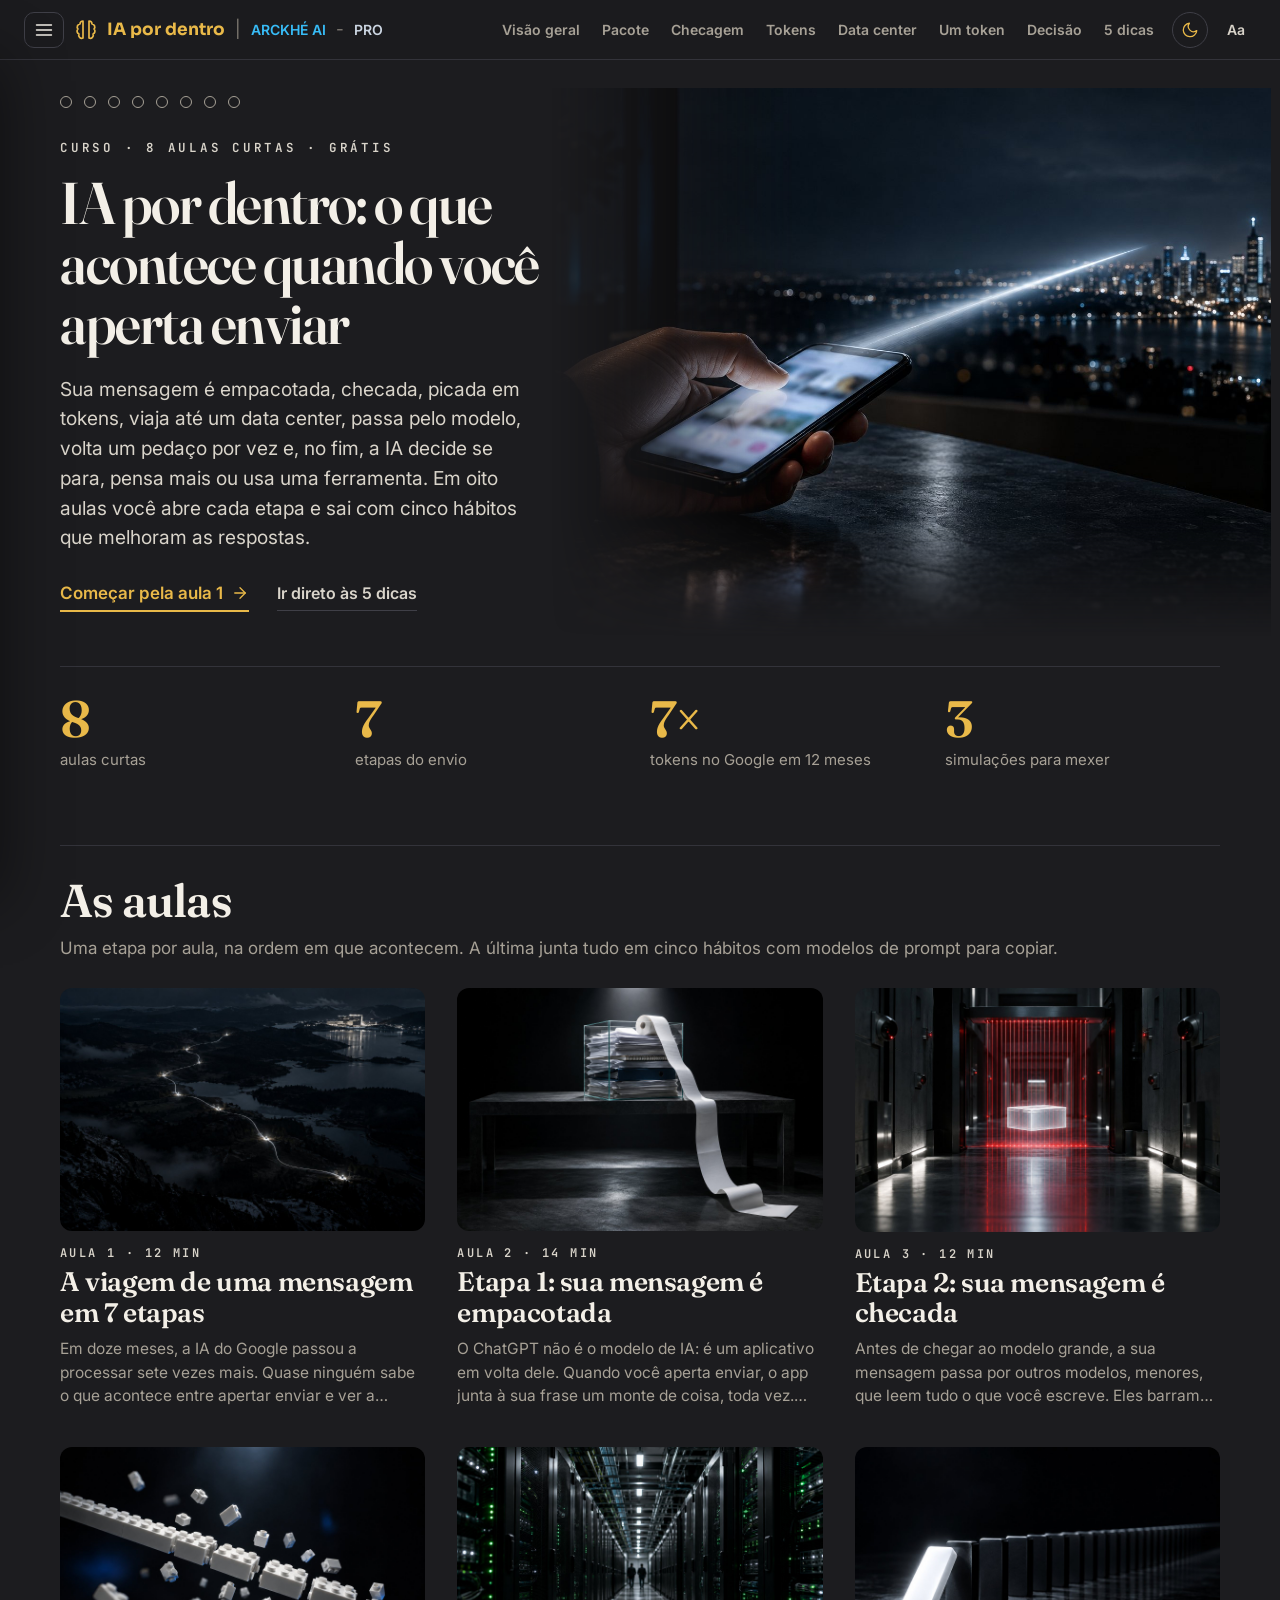
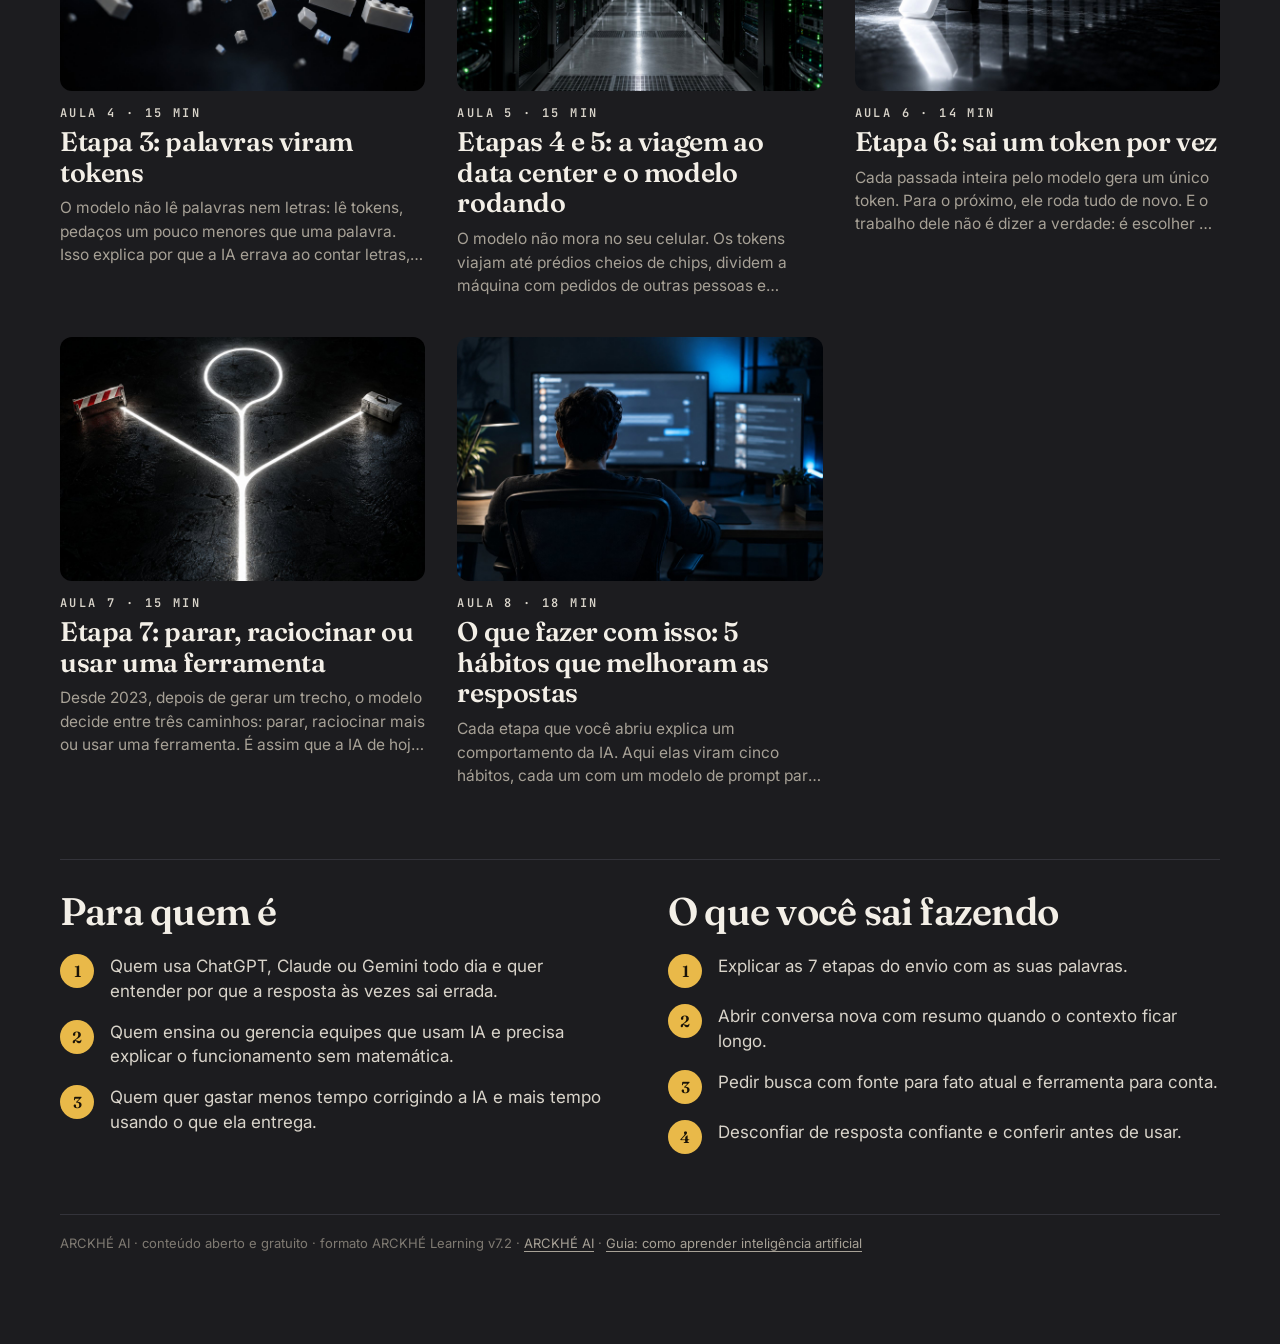
==== commit 5e2fec3b: "fix: substituir INEMA por ARCKHÉ" ====
--- a/index.html
+++ b/index.html
@@ -3,18 +3,18 @@
 <head>
 <meta charset="utf-8"/>
 <meta name="viewport" content="width=device-width, initial-scale=1"/>
-<title>IA por dentro · INEMA</title>
+<title>IA por dentro · ARCKHÉ</title>
 <meta name="description" content="Sua mensagem é empacotada, checada, picada em tokens, viaja até um data center, passa pelo modelo, volta um pedaço por vez e, no fim, a IA decide se para, pensa mais ou usa uma ferramenta. Em oito aulas você abre cada etapa e sai com cinco hábitos que melhoram as respostas."/>
-<meta property="og:title" content="IA por dentro · INEMA"/>
+<meta property="og:title" content="IA por dentro · ARCKHÉ"/>
 <meta property="og:description" content="Sua mensagem é empacotada, checada, picada em tokens, viaja até um data center, passa pelo modelo, volta um pedaço por vez e, no fim, a IA decide se para, pensa mais ou usa uma ferramenta. Em oito aulas você abre cada etapa e sai com cinco hábitos que melhoram as respostas."/>
-<meta property="og:image" content="https://inematds.github.io/ia-por-dentro-v72/assets/img/capa.jpg"/>
+<meta property="og:image" content="https://linnoff88-dev.github.io/
 <meta name="theme-color" content="#0c0c10"/>
 <link rel="icon" href="assets/img/favicon.svg" type="image/svg+xml"/>
-<link rel="canonical" href="https://inematds.github.io/ia-por-dentro-v72/"/>
+<link rel="canonical" href="https://linnoff88-dev.github.io/
 <link rel="preconnect" href="https://fonts.googleapis.com"/><link rel="preconnect" href="https://fonts.gstatic.com" crossorigin/>
 <link href="https://fonts.googleapis.com/css2?family=Inter:wght@400;500;600;700&family=JetBrains+Mono:wght@400;600&family=Sora:wght@600;700;800&family=Fraunces:opsz,wght@9..144,500;9..144,600;9..144,700&display=swap" rel="stylesheet"/>
 <link rel="stylesheet" href="assets/v71.css"/>
 <link rel="stylesheet" href="assets/v72.css"/>
-<meta name="generator" content="INEMA Learning 7.14.19"/>
+<meta name="generator" content="ARCKHÉ Learning 7.14.19"/>
 <script>try{if(JSON.parse(localStorage.getItem("ia-por-dentro-v72:tema"))==="papel")document.documentElement.setAttribute("data-tema","papel")}catch(e){}</script>
-</head><body class="inicio" data-curso="ia-por-dentro-v72" data-total="8" data-total-ex="17"><a class="skip" href="#conteudo">Pular para o conteúdo</a><header class="topo"><div class="esq"><button type="button" class="menu-btn" aria-expanded="false" aria-controls="lado"><svg class="ico" viewBox="0 0 24 24" aria-hidden="true"><line x1="3" y1="6" x2="21" y2="6"/><line x1="3" y1="12" x2="21" y2="12"/><line x1="3" y1="18" x2="21" y2="18"/></svg><span class="sr">Aulas</span></button><a class="marca" href="index.html"><svg class="ico" viewBox="0 0 24 24" aria-hidden="true"><path d="M9 3a3 3 0 0 0-3 3 3 3 0 0 0-2 5 3 3 0 0 0 1 5 3 3 0 0 0 4 4V3z"/><path d="M15 3a3 3 0 0 1 3 3 3 3 0 0 1 2 5 3 3 0 0 1-1 5 3 3 0 0 1-4 4V3z"/></svg><span>IA por dentro</span></a><span class="sep">|</span><a class="club" href="https://inema.club" target="_blank" rel="noopener">INEMA.CLUB</a><span class="tr">-</span><a class="pro" href="https://inema.pro" target="_blank" rel="noopener">PRO</a></div><nav class="dir" aria-label="Aulas"><a href="aulas/visao-geral/index.html" class="tlink" title="A viagem de uma mensagem em 7 etapas"><span class="curto">A1</span><span class="longo">Visão geral</span></a><a href="aulas/pacote/index.html" class="tlink" title="Etapa 1: sua mensagem é empacotada"><span class="curto">A2</span><span class="longo">Pacote</span></a><a href="aulas/checagem/index.html" class="tlink" title="Etapa 2: sua mensagem é checada"><span class="curto">A3</span><span class="longo">Checagem</span></a><a href="aulas/tokens/index.html" class="tlink" title="Etapa 3: palavras viram tokens"><span class="curto">A4</span><span class="longo">Tokens</span></a><a href="aulas/datacenter/index.html" class="tlink" title="Etapas 4 e 5: a viagem ao data center e o modelo rodando"><span class="curto">A5</span><span class="longo">Data center</span></a><a href="aulas/proximo-token/index.html" class="tlink" title="Etapa 6: sai um token por vez"><span class="curto">A6</span><span class="longo">Um token</span></a><a href="aulas/bifurcacao/index.html" class="tlink" title="Etapa 7: parar, raciocinar ou usar uma ferramenta"><span class="curto">A7</span><span class="longo">Decisão</span></a><a href="aulas/dicas/index.html" class="tlink" title="O que fazer com isso: 5 hábitos que melhoram as respostas"><span class="curto">A8</span><span class="longo">5 dicas</span></a><button type="button" class="tema-btn" title="Trocar tema claro/escuro"><svg class="ico sol" viewBox="0 0 24 24" aria-hidden="true"><circle cx="12" cy="12" r="4"/><path d="M12 2v2M12 20v2M4.9 4.9l1.4 1.4M17.7 17.7l1.4 1.4M2 12h2M20 12h2M4.9 19.1l1.4-1.4M17.7 6.3l1.4-1.4"/></svg><svg class="ico lua" viewBox="0 0 24 24" aria-hidden="true"><path d="M21 12.8A9 9 0 1 1 11.2 3a7 7 0 0 0 9.8 9.8z"/></svg><span class="sr">Trocar tema claro/escuro</span></button><div class="aa"><button type="button" class="aa-btn" aria-expanded="false" aria-controls="aparencia" title="Aparência">Aa</button><div class="aa-pop" id="aparencia" hidden><p>Tema</p><div class="aa-seg"><button type="button" data-tema="escuro">Escuro</button><button type="button" data-tema="papel">Papel claro</button></div><p style="margin-top:12px">Tamanho do texto</p><div class="aa-seg"><button type="button" data-escala="0.9">A−</button><button type="button" data-escala="1">A</button><button type="button" data-escala="1.12">A+</button></div></div></div></nav></header><div class="casca"><aside class="lado" id="lado" aria-label="Aulas"><a class="voltar" href="https://inema.club/"><svg class="ico" viewBox="0 0 24 24" aria-hidden="true"><line x1="19" y1="12" x2="5" y2="12"/><polyline points="12 19 5 12 12 5"/></svg>Cursos grátis no INEMA.CLUB</a><p class="curso-nome">IA por dentro</p><p class="curso-sub">O que acontece quando você aperta enviar</p><div class="ind"><span class="ind-rot">Estudo (aulas)</span><span class="prog-txt"><span data-pct>0</span>%</span></div><div class="prog" aria-hidden="true"><i></i></div><div class="ind"><span class="ind-rot">Prática declarada</span><span class="prog-txt"><span data-prat>0</span>/17</span></div><div class="prog pratica" aria-hidden="true"><i></i></div><p class="ind-nota">Prática = exercícios que você marcou como feitos. A comprovação vem na prova da certificação.</p><ol class="lista-aulas"><li><a href="aulas/visao-geral/index.html" data-slug="visao-geral" class=""><span class="st" aria-hidden="true"></span><span>1. As 7 etapas<small>12 min</small></span></a></li><li><a href="aulas/pacote/index.html" data-slug="pacote" class=""><span class="st" aria-hidden="true"></span><span>2. 1 · Empacotada<small>14 min</small></span></a></li><li><a href="aulas/checagem/index.html" data-slug="checagem" class=""><span class="st" aria-hidden="true"></span><span>3. 2 · Checada<small>12 min</small></span></a></li><li><a href="aulas/tokens/index.html" data-slug="tokens" class=""><span class="st" aria-hidden="true"></span><span>4. 3 · Tokens<small>15 min</small></span></a></li><li><a href="aulas/datacenter/index.html" data-slug="datacenter" class=""><span class="st" aria-hidden="true"></span><span>5. 4–5 · Data center<small>15 min</small></span></a></li><li><a href="aulas/proximo-token/index.html" data-slug="proximo-token" class=""><span class="st" aria-hidden="true"></span><span>6. 6 · Um token por vez<small>14 min</small></span></a></li><li><a href="aulas/bifurcacao/index.html" data-slug="bifurcacao" class=""><span class="st" aria-hidden="true"></span><span>7. 7 · A decisão<small>15 min</small></span></a></li><li><a href="aulas/dicas/index.html" data-slug="dicas" class=""><span class="st" aria-hidden="true"></span><span>8. As 5 dicas<small>18 min</small></span></a></li></ol><div class="estudo"><p class="es-tit">Seu estudo</p><details class="es-bloco" data-es="desempenho"><summary><svg class="ico" viewBox="0 0 24 24" aria-hidden="true"><line x1="18" y1="20" x2="18" y2="10"/><line x1="12" y1="20" x2="12" y2="4"/><line x1="6" y1="20" x2="6" y2="14"/></svg><span>Desempenho nos testes</span><span class="es-cont" data-es-cont="desempenho"></span></summary><div class="es-corpo" data-es-corpo="desempenho"></div></details><details class="es-bloco" data-es="notas"><summary><svg class="ico" viewBox="0 0 24 24" aria-hidden="true"><path d="M12 20h9"/><path d="M16.5 3.5a2.1 2.1 0 0 1 3 3L7 19l-4 1 1-4z"/></svg><span>Minhas anotações</span><span class="es-cont" data-es-cont="notas"></span></summary><div class="es-corpo" data-es-corpo="notas"></div></details><details class="es-bloco" data-es="dados"><summary><svg class="ico" viewBox="0 0 24 24" aria-hidden="true"><ellipse cx="12" cy="5" rx="8" ry="3"/><path d="M4 5v14c0 1.7 3.6 3 8 3s8-1.3 8-3V5"/><path d="M4 12c0 1.7 3.6 3 8 3s8-1.3 8-3"/></svg><span>Copiar meus dados</span><span class="es-cont" data-es-cont="dados"></span></summary><div class="es-corpo" data-es-corpo="dados"><p class="es-exp">Seu progresso, suas anotações e as notas dos testes ficam só neste navegador. Baixe uma cópia (.json) para guardar ou para continuar em outro computador ou navegador; lá, carregue a cópia. Carregar soma com o que já existe e não apaga nada.</p><div class="es-acoes"><button type="button" class="es-btn es-exportar"><svg class="ico" viewBox="0 0 24 24" aria-hidden="true"><path d="M21 15v4a2 2 0 0 1-2 2H5a2 2 0 0 1-2-2v-4"/><polyline points="7 10 12 15 17 10"/><line x1="12" y1="15" x2="12" y2="3"/></svg>Baixar cópia</button><label class="es-btn es-importar"><svg class="ico" viewBox="0 0 24 24" aria-hidden="true"><path d="M21 15v4a2 2 0 0 1-2 2H5a2 2 0 0 1-2-2v-4"/><polyline points="17 8 12 3 7 8"/><line x1="12" y1="3" x2="12" y2="15"/></svg>Carregar cópia<input type="file" class="sr" accept=".json,application/json"/></label></div><p class="es-msg" aria-live="polite"></p></div></details></div><script type="application/json" id="estudo-dados">{"txt": {"titulo": "Seu estudo", "continuar": "Continuar de onde parei", "comecar": "Começar pela aula 1", "cta_continuar": "Continuar a aula {n}", "hoje": "hoje", "ontem": "ontem", "ha_dias": "há {n} dias", "desempenho": "Desempenho nos testes", "notas": "Minhas anotações", "dados": "Copiar meus dados", "sem_testes": "Nenhum teste feito ainda. O teste fica no fim de cada aula.", "nao_fez": "teste ainda não feito", "ultimo": "Último", "melhor": "Melhor", "tentativas": "tentativas", "tentativa": "tentativa", "tudo_certo": "Acertou tudo no último teste.", "rever": "Para rever", "resposta": "Resposta certa:", "ir_teste": "Refazer o teste", "sem_notas": "Nenhuma anotação ainda. Na aula, selecione um trecho do texto e toque em Marcar ou Anotar.", "so_marcado": "(só marcado)", "marcar": "Marcar", "anotar": "Anotar", "salvar": "Salvar", "apagar": "Apagar marca", "fechar": "Fechar", "nota_ph": "Escreva sua anotação sobre este trecho…", "um_bloco": "Marque dentro de um parágrafo só.", "nao_marca": "Este trecho não pode ser marcado.", "dados_exp": "Seu progresso, suas anotações e as notas dos testes ficam só neste navegador. Baixe uma cópia (.json) para guardar ou para continuar em outro computador ou navegador; lá, carregue a cópia. Carregar soma com o que já existe e não apaga nada.", "exportar": "Baixar cópia", "importar": "Carregar cópia", "import_ok": "Cópia carregada ({n} itens). Atualizando a página…", "import_erro": "Arquivo não reconhecido. Nada foi alterado.", "import_outro": "Esta cópia é de outro curso. Nada foi alterado.", "export_ok": "Cópia baixada."}, "aulas": [{"slug": "visao-geral", "num": 1, "t": "As 7 etapas", "quiz": {"sec": "s5", "perguntas": [{"p": "Qual é a primeira coisa que acontece depois que você aperta enviar?", "certa": "O app empacota a sua mensagem com outras informações."}, {"p": "Quanto a IA do Google cresceu em tokens processados entre 2025 e 2026?", "certa": "Cerca de 7 vezes."}, {"p": "Na última etapa, o que o modelo decide?", "certa": "Se para, se raciocina mais ou se usa uma ferramenta."}]}}, {"slug": "pacote", "num": 2, "t": "1 · Empacotada", "quiz": {"sec": "s6", "perguntas": [{"p": "Por que o prompt de sistema do Claude começa pela data de hoje?", "certa": "Porque o modelo sozinho não sabe que dia é."}, {"p": "Você está na 40ª mensagem de uma conversa. O que o modelo recebe?", "certa": "A conversa inteira, da 1ª à 40ª, mais as outras peças."}, {"p": "O que é context rot?", "certa": "A resposta ficar menos confiável quando a entrada cresce demais."}]}}, {"slug": "checagem", "num": 3, "t": "2 · Checada", "quiz": {"sec": "s5", "perguntas": [{"p": "O que é um classificador de segurança?", "certa": "Um modelo menor que lê a conversa para barrar pedido perigoso."}, {"p": "Segundo a Anthropic, o que aconteceu com as tentativas de burlar o modelo que davam certo?", "certa": "Caíram de quase 90% para uns 5%."}, {"p": "Na OpenAI, o que acontece com um pedido considerado arriscado?", "certa": "Vai para outro modelo, mais cauteloso."}]}}, {"slug": "tokens", "num": 4, "t": "3 · Tokens", "quiz": {"sec": "s6", "perguntas": [{"p": "Por que a IA errava ao contar quantas letras R tem em strawberry?", "certa": "Porque vê a palavra em pedaços (st, raw, berry), não letra por letra."}, {"p": "Em média, quanto de uma palavra é um token?", "certa": "Uns 70% de uma palavra."}, {"p": "Por que a IA erra conta com números grandes?", "certa": "Porque o número chega picado em blocos, nunca inteiro."}, {"p": "A mesma frase em português e em inglês: o que acontece com os tokens?", "certa": "O português gastou mais: 17 contra 11 no exemplo medido."}]}}, {"slug": "datacenter", "num": 5, "t": "4–5 · Data center", "quiz": {"sec": "s5", "perguntas": [{"p": "Onde o modelo roda quando você usa o app no celular?", "certa": "Em data centers cheios de GPUs, às vezes a milhares de quilômetros."}, {"p": "Por que a mesma pergunta pode sair diferente mesmo com a mesma configuração?", "certa": "Porque o seu pedido divide a GPU num lote, e o tamanho do lote muda as contas."}, {"p": "O que a atenção faz?", "certa": "Deixa o modelo olhar todas as palavras juntas para entender o sentido de cada uma."}]}}, {"slug": "proximo-token", "num": 6, "t": "6 · Um token por vez", "quiz": {"sec": "s6", "perguntas": [{"p": "Quantas vezes o modelo roda para escrever a palavra ChatGPT?", "certa": "Duas vezes: são dois tokens."}, {"p": "Qual é o trabalho do modelo a cada passada?", "certa": "Escolher o próximo pedaço mais provável."}, {"p": "A IA respondeu com toda a certeza que a capital da Austrália é Sydney. O que aconteceu?", "certa": "Saiu um token provável mas errado: uma alucinação."}]}}, {"slug": "bifurcacao", "num": 7, "t": "7 · A decisão", "quiz": {"sec": "s5", "perguntas": [{"p": "Quais são os três caminhos depois de cada trecho gerado?", "certa": "Parar, raciocinar ou usar uma ferramenta."}, {"p": "Quando a IA faz uma busca na web, quem busca?", "certa": "Um programa (a ferramenta); o modelo só preenche os campos e chama."}, {"p": "Para que serve começar uma linha do raciocínio com \"mas\"?", "certa": "Empurrar o modelo a procurar um contraexemplo e se conferir."}]}}, {"slug": "dicas", "num": 8, "t": "As 5 dicas", "quiz": {"sec": "s4", "perguntas": [{"p": "A conversa ficou enorme e a IA começou a esquecer o combinado. O que fazer?", "certa": "Pedir um resumo e colar numa conversa nova."}, {"p": "Por que instruções personalizadas devem ser curtas?", "certa": "Porque vão junto em todo envio, dentro do pacote."}, {"p": "Você precisa do valor de um índice divulgado ontem. Qual pedido é o melhor?", "certa": "\"Pesquise na web e mostre o link e a data da fonte.\""}, {"p": "A IA respondeu uma conta com muita segurança. O que isso garante?", "certa": "Nada: é só a resposta mais provável; confira ou peça ferramenta."}]}}]}</script><div class="lado-card">Depois deste curso<b>Do chat ao agente</b>Entendeu o motor? O próximo passo é pôr a IA para trabalhar por você: terminal, assistente próprio, filas e redes.<br/><a href="https://inematds.github.io/do-chat-ao-agente-v72/" target="_blank" rel="noopener">Abrir o curso →</a></div></aside><main class="principal" id="conteudo"><div class="miolo"><div class="aula-hero com-img ini-hero"><div class="ah-txt"><nav class="pontos" aria-label="Aulas"><a href="aulas/visao-geral/index.html" class="pt" data-slug="visao-geral" title="A viagem de uma mensagem em 7 etapas"><span class="sr">A viagem de uma mensagem em 7 etapas</span></a><a href="aulas/pacote/index.html" class="pt" data-slug="pacote" title="Etapa 1: sua mensagem é empacotada"><span class="sr">Etapa 1: sua mensagem é empacotada</span></a><a href="aulas/checagem/index.html" class="pt" data-slug="checagem" title="Etapa 2: sua mensagem é checada"><span class="sr">Etapa 2: sua mensagem é checada</span></a><a href="aulas/tokens/index.html" class="pt" data-slug="tokens" title="Etapa 3: palavras viram tokens"><span class="sr">Etapa 3: palavras viram tokens</span></a><a href="aulas/datacenter/index.html" class="pt" data-slug="datacenter" title="Etapas 4 e 5: a viagem ao data center e o modelo rodando"><span class="sr">Etapas 4 e 5: a viagem ao data center e o modelo rodando</span></a><a href="aulas/proximo-token/index.html" class="pt" data-slug="proximo-token" title="Etapa 6: sai um token por vez"><span class="sr">Etapa 6: sai um token por vez</span></a><a href="aulas/bifurcacao/index.html" class="pt" data-slug="bifurcacao" title="Etapa 7: parar, raciocinar ou usar uma ferramenta"><span class="sr">Etapa 7: parar, raciocinar ou usar uma ferramenta</span></a><a href="aulas/dicas/index.html" class="pt" data-slug="dicas" title="O que fazer com isso: 5 hábitos que melhoram as respostas"><span class="sr">O que fazer com isso: 5 hábitos que melhoram as respostas</span></a></nav><p class="kicker">Curso · 8 aulas curtas · grátis</p><h1>IA por dentro: o que acontece quando você aperta enviar</h1><p class="lead">Sua mensagem é empacotada, checada, picada em tokens, viaja até um data center, passa pelo modelo, volta um pedaço por vez e, no fim, a IA decide se para, pensa mais ou usa uma ferramenta. Em oito aulas você abre cada etapa e sai com cinco hábitos que melhoram as respostas.</p><div class="ini-acoes"><a class="comecar" href="aulas/visao-geral/index.html">Começar pela aula 1 <svg class="ico" viewBox="0 0 24 24" aria-hidden="true"><line x1="5" y1="12" x2="19" y2="12"/><polyline points="12 5 19 12 12 19"/></svg></a><a class="ini-link" href="aulas/dicas/index.html">Ir direto às 5 dicas</a></div></div><figure class="ah-img"><img src="assets/img/hero/inicio.jpg" alt="Mão segurando o celular prestes a enviar uma mensagem; um feixe de luz sai da tela rumo à cidade." width="1536" height="1024"/></figure></div><ul class="ini-num"><li><b>8</b><span>aulas curtas</span></li><li><b>7</b><span>etapas do envio</span></li><li><b>7×</b><span>tokens no Google em 12 meses</span></li><li><b>3</b><span>simulações para mexer</span></li></ul><section class="secao" id="aulas"><div class="sec-cab"><div><h2>As aulas</h2><p>Uma etapa por aula, na ordem em que acontecem. A última junta tudo em cinco hábitos com modelos de prompt para copiar.</p></div></div><ol class="ini-aulas"><li><a class="ini-aula" data-slug="visao-geral" href="aulas/visao-geral/index.html"><span class="ia-img"><img src="assets/img/hero/visao-geral.jpg" alt="" loading="lazy" width="1536" height="1024"/></span><span class="ia-txt"><span class="kicker">Aula 1 · 12 min<span class="ia-ok" aria-hidden="true"><svg class="ico" viewBox="0 0 24 24" aria-hidden="true"><path d="M22 11.1V12a10 10 0 1 1-5.9-9.1"/><polyline points="22 4 12 14 9 11"/></svg></span></span><span class="ia-t">A viagem de uma mensagem em 7 etapas</span><span class="ia-l">Em doze meses, a IA do Google passou a processar sete vezes mais. Quase ninguém sabe o que acontece entre apertar enviar e ver a resposta. Nesta aula você vê o caminho inteiro de uma vez; as próximas abrem cada etapa.</span></span></a></li><li><a class="ini-aula" data-slug="pacote" href="aulas/pacote/index.html"><span class="ia-img"><img src="assets/img/hero/pacote.jpg" alt="" loading="lazy" width="1536" height="1024"/></span><span class="ia-txt"><span class="kicker">Aula 2 · 14 min<span class="ia-ok" aria-hidden="true"><svg class="ico" viewBox="0 0 24 24" aria-hidden="true"><path d="M22 11.1V12a10 10 0 1 1-5.9-9.1"/><polyline points="22 4 12 14 9 11"/></svg></span></span><span class="ia-t">Etapa 1: sua mensagem é empacotada</span><span class="ia-l">O ChatGPT não é o modelo de IA: é um aplicativo em volta dele. Quando você aperta enviar, o app junta à sua frase um monte de coisa, toda vez. Entender esse pacote explica por que conversa longa piora a resposta.</span></span></a></li><li><a class="ini-aula" data-slug="checagem" href="aulas/checagem/index.html"><span class="ia-img"><img src="assets/img/hero/checagem.jpg" alt="" loading="lazy" width="1536" height="1024"/></span><span class="ia-txt"><span class="kicker">Aula 3 · 12 min<span class="ia-ok" aria-hidden="true"><svg class="ico" viewBox="0 0 24 24" aria-hidden="true"><path d="M22 11.1V12a10 10 0 1 1-5.9-9.1"/><polyline points="22 4 12 14 9 11"/></svg></span></span><span class="ia-t">Etapa 2: sua mensagem é checada</span><span class="ia-l">Antes de chegar ao modelo grande, a sua mensagem passa por outros modelos, menores, que leem tudo o que você escreve. Eles barram pedido perigoso e, às vezes, mandam o pedido para outro modelo. Saber disso explica recusas e mudanças de tom.</span></span></a></li><li><a class="ini-aula" data-slug="tokens" href="aulas/tokens/index.html"><span class="ia-img"><img src="assets/img/hero/tokens.jpg" alt="" loading="lazy" width="1536" height="1024"/></span><span class="ia-txt"><span class="kicker">Aula 4 · 15 min<span class="ia-ok" aria-hidden="true"><svg class="ico" viewBox="0 0 24 24" aria-hidden="true"><path d="M22 11.1V12a10 10 0 1 1-5.9-9.1"/><polyline points="22 4 12 14 9 11"/></svg></span></span><span class="ia-t">Etapa 3: palavras viram tokens</span><span class="ia-l">O modelo não lê palavras nem letras: lê tokens, pedaços um pouco menores que uma palavra. Isso explica por que a IA errava ao contar letras, por que erra conta e por que o português gasta mais que o inglês.</span></span></a></li><li><a class="ini-aula" data-slug="datacenter" href="aulas/datacenter/index.html"><span class="ia-img"><img src="assets/img/hero/datacenter.jpg" alt="" loading="lazy" width="1536" height="1024"/></span><span class="ia-txt"><span class="kicker">Aula 5 · 15 min<span class="ia-ok" aria-hidden="true"><svg class="ico" viewBox="0 0 24 24" aria-hidden="true"><path d="M22 11.1V12a10 10 0 1 1-5.9-9.1"/><polyline points="22 4 12 14 9 11"/></svg></span></span><span class="ia-t">Etapas 4 e 5: a viagem ao data center e o modelo rodando</span><span class="ia-l">O modelo não mora no seu celular. Os tokens viajam até prédios cheios de chips, dividem a máquina com pedidos de outras pessoas e passam por dezenas de camadas de contas. Não é mágica: é matemática gigante.</span></span></a></li><li><a class="ini-aula" data-slug="proximo-token" href="aulas/proximo-token/index.html"><span class="ia-img"><img src="assets/img/hero/proximo-token.jpg" alt="" loading="lazy" width="1536" height="1024"/></span><span class="ia-txt"><span class="kicker">Aula 6 · 14 min<span class="ia-ok" aria-hidden="true"><svg class="ico" viewBox="0 0 24 24" aria-hidden="true"><path d="M22 11.1V12a10 10 0 1 1-5.9-9.1"/><polyline points="22 4 12 14 9 11"/></svg></span></span><span class="ia-t">Etapa 6: sai um token por vez</span><span class="ia-l">Cada passada inteira pelo modelo gera um único token. Para o próximo, ele roda tudo de novo. E o trabalho dele não é dizer a verdade: é escolher o pedaço mais provável. Daí nasce a alucinação.</span></span></a></li><li><a class="ini-aula" data-slug="bifurcacao" href="aulas/bifurcacao/index.html"><span class="ia-img"><img src="assets/img/hero/bifurcacao.jpg" alt="" loading="lazy" width="1536" height="1024"/></span><span class="ia-txt"><span class="kicker">Aula 7 · 15 min<span class="ia-ok" aria-hidden="true"><svg class="ico" viewBox="0 0 24 24" aria-hidden="true"><path d="M22 11.1V12a10 10 0 1 1-5.9-9.1"/><polyline points="22 4 12 14 9 11"/></svg></span></span><span class="ia-t">Etapa 7: parar, raciocinar ou usar uma ferramenta</span><span class="ia-l">Desde 2023, depois de gerar um trecho, o modelo decide entre três caminhos: parar, raciocinar mais ou usar uma ferramenta. É assim que a IA de hoje confere a si mesma e busca fato atual, em vez de só adivinhar o próximo pedaço.</span></span></a></li><li><a class="ini-aula" data-slug="dicas" href="aulas/dicas/index.html"><span class="ia-img"><img src="assets/img/hero/dicas.jpg" alt="" loading="lazy" width="1536" height="1024"/></span><span class="ia-txt"><span class="kicker">Aula 8 · 18 min<span class="ia-ok" aria-hidden="true"><svg class="ico" viewBox="0 0 24 24" aria-hidden="true"><path d="M22 11.1V12a10 10 0 1 1-5.9-9.1"/><polyline points="22 4 12 14 9 11"/></svg></span></span><span class="ia-t">O que fazer com isso: 5 hábitos que melhoram as respostas</span><span class="ia-l">Cada etapa que você abriu explica um comportamento da IA. Aqui elas viram cinco hábitos, cada um com um modelo de prompt para copiar e uma prática para fazer hoje. Quem entende o motor dirige melhor.</span></span></a></li></ol></section><section class="secao"><div class="ini-duas"><div><h2>Para quem é</h2><ol><li><span class=dn>1</span><span>Quem usa ChatGPT, Claude ou Gemini todo dia e quer entender por que a resposta às vezes sai errada.</span></li><li><span class=dn>2</span><span>Quem ensina ou gerencia equipes que usam IA e precisa explicar o funcionamento sem matemática.</span></li><li><span class=dn>3</span><span>Quem quer gastar menos tempo corrigindo a IA e mais tempo usando o que ela entrega.</span></li></ol></div><div><h2>O que você sai fazendo</h2><ol><li><span class=dn>1</span><span>Explicar as 7 etapas do envio com as suas palavras.</span></li><li><span class=dn>2</span><span>Abrir conversa nova com resumo quando o contexto ficar longo.</span></li><li><span class=dn>3</span><span>Pedir busca com fonte para fato atual e ferramenta para conta.</span></li><li><span class=dn>4</span><span>Desconfiar de resposta confiante e conferir antes de usar.</span></li></ol></div></div></section><footer class="rodape">INEMA.CLUB · conteúdo aberto e gratuito · formato INEMA Learning v7.2 · <a href="https://inema.club/">inema.club</a> · <a href="https://www.inema.club/aprender-inteligencia-artificial/">Guia: como aprender inteligência artificial</a></footer></div></main></div><script src="assets/v71.js"></script><script src="assets/v72.js"></script></body></html>
+</head><body class="inicio" data-curso="ia-por-dentro-v72" data-total="8" data-total-ex="17"><a class="skip" href="#conteudo">Pular para o conteúdo</a><header class="topo"><div class="esq"><button type="button" class="menu-btn" aria-expanded="false" aria-controls="lado"><svg class="ico" viewBox="0 0 24 24" aria-hidden="true"><line x1="3" y1="6" x2="21" y2="6"/><line x1="3" y1="12" x2="21" y2="12"/><line x1="3" y1="18" x2="21" y2="18"/></svg><span class="sr">Aulas</span></button><a class="marca" href="index.html"><svg class="ico" viewBox="0 0 24 24" aria-hidden="true"><path d="M9 3a3 3 0 0 0-3 3 3 3 0 0 0-2 5 3 3 0 0 0 1 5 3 3 0 0 0 4 4V3z"/><path d="M15 3a3 3 0 0 1 3 3 3 3 0 0 1 2 5 3 3 0 0 1-1 5 3 3 0 0 1-4 4V3z"/></svg><span>IA por dentro</span></a><span class="sep">|</span><a class="club" href="https://ARCKHÉ AI" target="_blank" rel="noopener">ARCKHÉ AI</a><span class="tr">-</span><a class="pro" href="https://ARCKHÉ.pro" target="_blank" rel="noopener">PRO</a></div><nav class="dir" aria-label="Aulas"><a href="aulas/visao-geral/index.html" class="tlink" title="A viagem de uma mensagem em 7 etapas"><span class="curto">A1</span><span class="longo">Visão geral</span></a><a href="aulas/pacote/index.html" class="tlink" title="Etapa 1: sua mensagem é empacotada"><span class="curto">A2</span><span class="longo">Pacote</span></a><a href="aulas/checagem/index.html" class="tlink" title="Etapa 2: sua mensagem é checada"><span class="curto">A3</span><span class="longo">Checagem</span></a><a href="aulas/tokens/index.html" class="tlink" title="Etapa 3: palavras viram tokens"><span class="curto">A4</span><span class="longo">Tokens</span></a><a href="aulas/datacenter/index.html" class="tlink" title="Etapas 4 e 5: a viagem ao data center e o modelo rodando"><span class="curto">A5</span><span class="longo">Data center</span></a><a href="aulas/proximo-token/index.html" class="tlink" title="Etapa 6: sai um token por vez"><span class="curto">A6</span><span class="longo">Um token</span></a><a href="aulas/bifurcacao/index.html" class="tlink" title="Etapa 7: parar, raciocinar ou usar uma ferramenta"><span class="curto">A7</span><span class="longo">Decisão</span></a><a href="aulas/dicas/index.html" class="tlink" title="O que fazer com isso: 5 hábitos que melhoram as respostas"><span class="curto">A8</span><span class="longo">5 dicas</span></a><button type="button" class="tema-btn" title="Trocar tema claro/escuro"><svg class="ico sol" viewBox="0 0 24 24" aria-hidden="true"><circle cx="12" cy="12" r="4"/><path d="M12 2v2M12 20v2M4.9 4.9l1.4 1.4M17.7 17.7l1.4 1.4M2 12h2M20 12h2M4.9 19.1l1.4-1.4M17.7 6.3l1.4-1.4"/></svg><svg class="ico lua" viewBox="0 0 24 24" aria-hidden="true"><path d="M21 12.8A9 9 0 1 1 11.2 3a7 7 0 0 0 9.8 9.8z"/></svg><span class="sr">Trocar tema claro/escuro</span></button><div class="aa"><button type="button" class="aa-btn" aria-expanded="false" aria-controls="aparencia" title="Aparência">Aa</button><div class="aa-pop" id="aparencia" hidden><p>Tema</p><div class="aa-seg"><button type="button" data-tema="escuro">Escuro</button><button type="button" data-tema="papel">Papel claro</button></div><p style="margin-top:12px">Tamanho do texto</p><div class="aa-seg"><button type="button" data-escala="0.9">A−</button><button type="button" data-escala="1">A</button><button type="button" data-escala="1.12">A+</button></div></div></div></nav></header><div class="casca"><aside class="lado" id="lado" aria-label="Aulas"><a class="voltar" href="https://ARCKHÉ AI/"><svg class="ico" viewBox="0 0 24 24" aria-hidden="true"><line x1="19" y1="12" x2="5" y2="12"/><polyline points="12 19 5 12 12 5"/></svg>Cursos grátis no ARCKHÉ AI</a><p class="curso-nome">IA por dentro</p><p class="curso-sub">O que acontece quando você aperta enviar</p><div class="ind"><span class="ind-rot">Estudo (aulas)</span><span class="prog-txt"><span data-pct>0</span>%</span></div><div class="prog" aria-hidden="true"><i></i></div><div class="ind"><span class="ind-rot">Prática declarada</span><span class="prog-txt"><span data-prat>0</span>/17</span></div><div class="prog pratica" aria-hidden="true"><i></i></div><p class="ind-nota">Prática = exercícios que você marcou como feitos. A comprovação vem na prova da certificação.</p><ol class="lista-aulas"><li><a href="aulas/visao-geral/index.html" data-slug="visao-geral" class=""><span class="st" aria-hidden="true"></span><span>1. As 7 etapas<small>12 min</small></span></a></li><li><a href="aulas/pacote/index.html" data-slug="pacote" class=""><span class="st" aria-hidden="true"></span><span>2. 1 · Empacotada<small>14 min</small></span></a></li><li><a href="aulas/checagem/index.html" data-slug="checagem" class=""><span class="st" aria-hidden="true"></span><span>3. 2 · Checada<small>12 min</small></span></a></li><li><a href="aulas/tokens/index.html" data-slug="tokens" class=""><span class="st" aria-hidden="true"></span><span>4. 3 · Tokens<small>15 min</small></span></a></li><li><a href="aulas/datacenter/index.html" data-slug="datacenter" class=""><span class="st" aria-hidden="true"></span><span>5. 4–5 · Data center<small>15 min</small></span></a></li><li><a href="aulas/proximo-token/index.html" data-slug="proximo-token" class=""><span class="st" aria-hidden="true"></span><span>6. 6 · Um token por vez<small>14 min</small></span></a></li><li><a href="aulas/bifurcacao/index.html" data-slug="bifurcacao" class=""><span class="st" aria-hidden="true"></span><span>7. 7 · A decisão<small>15 min</small></span></a></li><li><a href="aulas/dicas/index.html" data-slug="dicas" class=""><span class="st" aria-hidden="true"></span><span>8. As 5 dicas<small>18 min</small></span></a></li></ol><div class="estudo"><p class="es-tit">Seu estudo</p><details class="es-bloco" data-es="desempenho"><summary><svg class="ico" viewBox="0 0 24 24" aria-hidden="true"><line x1="18" y1="20" x2="18" y2="10"/><line x1="12" y1="20" x2="12" y2="4"/><line x1="6" y1="20" x2="6" y2="14"/></svg><span>Desempenho nos testes</span><span class="es-cont" data-es-cont="desempenho"></span></summary><div class="es-corpo" data-es-corpo="desempenho"></div></details><details class="es-bloco" data-es="notas"><summary><svg class="ico" viewBox="0 0 24 24" aria-hidden="true"><path d="M12 20h9"/><path d="M16.5 3.5a2.1 2.1 0 0 1 3 3L7 19l-4 1 1-4z"/></svg><span>Minhas anotações</span><span class="es-cont" data-es-cont="notas"></span></summary><div class="es-corpo" data-es-corpo="notas"></div></details><details class="es-bloco" data-es="dados"><summary><svg class="ico" viewBox="0 0 24 24" aria-hidden="true"><ellipse cx="12" cy="5" rx="8" ry="3"/><path d="M4 5v14c0 1.7 3.6 3 8 3s8-1.3 8-3V5"/><path d="M4 12c0 1.7 3.6 3 8 3s8-1.3 8-3"/></svg><span>Copiar meus dados</span><span class="es-cont" data-es-cont="dados"></span></summary><div class="es-corpo" data-es-corpo="dados"><p class="es-exp">Seu progresso, suas anotações e as notas dos testes ficam só neste navegador. Baixe uma cópia (.json) para guardar ou para continuar em outro computador ou navegador; lá, carregue a cópia. Carregar soma com o que já existe e não apaga nada.</p><div class="es-acoes"><button type="button" class="es-btn es-exportar"><svg class="ico" viewBox="0 0 24 24" aria-hidden="true"><path d="M21 15v4a2 2 0 0 1-2 2H5a2 2 0 0 1-2-2v-4"/><polyline points="7 10 12 15 17 10"/><line x1="12" y1="15" x2="12" y2="3"/></svg>Baixar cópia</button><label class="es-btn es-importar"><svg class="ico" viewBox="0 0 24 24" aria-hidden="true"><path d="M21 15v4a2 2 0 0 1-2 2H5a2 2 0 0 1-2-2v-4"/><polyline points="17 8 12 3 7 8"/><line x1="12" y1="3" x2="12" y2="15"/></svg>Carregar cópia<input type="file" class="sr" accept=".json,application/json"/></label></div><p class="es-msg" aria-live="polite"></p></div></details></div><script type="application/json" id="estudo-dados">{"txt": {"titulo": "Seu estudo", "continuar": "Continuar de onde parei", "comecar": "Começar pela aula 1", "cta_continuar": "Continuar a aula {n}", "hoje": "hoje", "ontem": "ontem", "ha_dias": "há {n} dias", "desempenho": "Desempenho nos testes", "notas": "Minhas anotações", "dados": "Copiar meus dados", "sem_testes": "Nenhum teste feito ainda. O teste fica no fim de cada aula.", "nao_fez": "teste ainda não feito", "ultimo": "Último", "melhor": "Melhor", "tentativas": "tentativas", "tentativa": "tentativa", "tudo_certo": "Acertou tudo no último teste.", "rever": "Para rever", "resposta": "Resposta certa:", "ir_teste": "Refazer o teste", "sem_notas": "Nenhuma anotação ainda. Na aula, selecione um trecho do texto e toque em Marcar ou Anotar.", "so_marcado": "(só marcado)", "marcar": "Marcar", "anotar": "Anotar", "salvar": "Salvar", "apagar": "Apagar marca", "fechar": "Fechar", "nota_ph": "Escreva sua anotação sobre este trecho…", "um_bloco": "Marque dentro de um parágrafo só.", "nao_marca": "Este trecho não pode ser marcado.", "dados_exp": "Seu progresso, suas anotações e as notas dos testes ficam só neste navegador. Baixe uma cópia (.json) para guardar ou para continuar em outro computador ou navegador; lá, carregue a cópia. Carregar soma com o que já existe e não apaga nada.", "exportar": "Baixar cópia", "importar": "Carregar cópia", "import_ok": "Cópia carregada ({n} itens). Atualizando a página…", "import_erro": "Arquivo não reconhecido. Nada foi alterado.", "import_outro": "Esta cópia é de outro curso. Nada foi alterado.", "export_ok": "Cópia baixada."}, "aulas": [{"slug": "visao-geral", "num": 1, "t": "As 7 etapas", "quiz": {"sec": "s5", "perguntas": [{"p": "Qual é a primeira coisa que acontece depois que você aperta enviar?", "certa": "O app empacota a sua mensagem com outras informações."}, {"p": "Quanto a IA do Google cresceu em tokens processados entre 2025 e 2026?", "certa": "Cerca de 7 vezes."}, {"p": "Na última etapa, o que o modelo decide?", "certa": "Se para, se raciocina mais ou se usa uma ferramenta."}]}}, {"slug": "pacote", "num": 2, "t": "1 · Empacotada", "quiz": {"sec": "s6", "perguntas": [{"p": "Por que o prompt de sistema do Claude começa pela data de hoje?", "certa": "Porque o modelo sozinho não sabe que dia é."}, {"p": "Você está na 40ª mensagem de uma conversa. O que o modelo recebe?", "certa": "A conversa inteira, da 1ª à 40ª, mais as outras peças."}, {"p": "O que é context rot?", "certa": "A resposta ficar menos confiável quando a entrada cresce demais."}]}}, {"slug": "checagem", "num": 3, "t": "2 · Checada", "quiz": {"sec": "s5", "perguntas": [{"p": "O que é um classificador de segurança?", "certa": "Um modelo menor que lê a conversa para barrar pedido perigoso."}, {"p": "Segundo a Anthropic, o que aconteceu com as tentativas de burlar o modelo que davam certo?", "certa": "Caíram de quase 90% para uns 5%."}, {"p": "Na OpenAI, o que acontece com um pedido considerado arriscado?", "certa": "Vai para outro modelo, mais cauteloso."}]}}, {"slug": "tokens", "num": 4, "t": "3 · Tokens", "quiz": {"sec": "s6", "perguntas": [{"p": "Por que a IA errava ao contar quantas letras R tem em strawberry?", "certa": "Porque vê a palavra em pedaços (st, raw, berry), não letra por letra."}, {"p": "Em média, quanto de uma palavra é um token?", "certa": "Uns 70% de uma palavra."}, {"p": "Por que a IA erra conta com números grandes?", "certa": "Porque o número chega picado em blocos, nunca inteiro."}, {"p": "A mesma frase em português e em inglês: o que acontece com os tokens?", "certa": "O português gastou mais: 17 contra 11 no exemplo medido."}]}}, {"slug": "datacenter", "num": 5, "t": "4–5 · Data center", "quiz": {"sec": "s5", "perguntas": [{"p": "Onde o modelo roda quando você usa o app no celular?", "certa": "Em data centers cheios de GPUs, às vezes a milhares de quilômetros."}, {"p": "Por que a mesma pergunta pode sair diferente mesmo com a mesma configuração?", "certa": "Porque o seu pedido divide a GPU num lote, e o tamanho do lote muda as contas."}, {"p": "O que a atenção faz?", "certa": "Deixa o modelo olhar todas as palavras juntas para entender o sentido de cada uma."}]}}, {"slug": "proximo-token", "num": 6, "t": "6 · Um token por vez", "quiz": {"sec": "s6", "perguntas": [{"p": "Quantas vezes o modelo roda para escrever a palavra ChatGPT?", "certa": "Duas vezes: são dois tokens."}, {"p": "Qual é o trabalho do modelo a cada passada?", "certa": "Escolher o próximo pedaço mais provável."}, {"p": "A IA respondeu com toda a certeza que a capital da Austrália é Sydney. O que aconteceu?", "certa": "Saiu um token provável mas errado: uma alucinação."}]}}, {"slug": "bifurcacao", "num": 7, "t": "7 · A decisão", "quiz": {"sec": "s5", "perguntas": [{"p": "Quais são os três caminhos depois de cada trecho gerado?", "certa": "Parar, raciocinar ou usar uma ferramenta."}, {"p": "Quando a IA faz uma busca na web, quem busca?", "certa": "Um programa (a ferramenta); o modelo só preenche os campos e chama."}, {"p": "Para que serve começar uma linha do raciocínio com \"mas\"?", "certa": "Empurrar o modelo a procurar um contraexemplo e se conferir."}]}}, {"slug": "dicas", "num": 8, "t": "As 5 dicas", "quiz": {"sec": "s4", "perguntas": [{"p": "A conversa ficou enorme e a IA começou a esquecer o combinado. O que fazer?", "certa": "Pedir um resumo e colar numa conversa nova."}, {"p": "Por que instruções personalizadas devem ser curtas?", "certa": "Porque vão junto em todo envio, dentro do pacote."}, {"p": "Você precisa do valor de um índice divulgado ontem. Qual pedido é o melhor?", "certa": "\"Pesquise na web e mostre o link e a data da fonte.\""}, {"p": "A IA respondeu uma conta com muita segurança. O que isso garante?", "certa": "Nada: é só a resposta mais provável; confira ou peça ferramenta."}]}}]}</script><div class="lado-card">Depois deste curso<b>Do chat ao agente</b>Entendeu o motor? O próximo passo é pôr a IA para trabalhar por você: terminal, assistente próprio, filas e redes.<br/><a href="https://linnoff88-dev.github.io/ target="_blank" rel="noopener">Abrir o curso →</a></div></aside><main class="principal" id="conteudo"><div class="miolo"><div class="aula-hero com-img ini-hero"><div class="ah-txt"><nav class="pontos" aria-label="Aulas"><a href="aulas/visao-geral/index.html" class="pt" data-slug="visao-geral" title="A viagem de uma mensagem em 7 etapas"><span class="sr">A viagem de uma mensagem em 7 etapas</span></a><a href="aulas/pacote/index.html" class="pt" data-slug="pacote" title="Etapa 1: sua mensagem é empacotada"><span class="sr">Etapa 1: sua mensagem é empacotada</span></a><a href="aulas/checagem/index.html" class="pt" data-slug="checagem" title="Etapa 2: sua mensagem é checada"><span class="sr">Etapa 2: sua mensagem é checada</span></a><a href="aulas/tokens/index.html" class="pt" data-slug="tokens" title="Etapa 3: palavras viram tokens"><span class="sr">Etapa 3: palavras viram tokens</span></a><a href="aulas/datacenter/index.html" class="pt" data-slug="datacenter" title="Etapas 4 e 5: a viagem ao data center e o modelo rodando"><span class="sr">Etapas 4 e 5: a viagem ao data center e o modelo rodando</span></a><a href="aulas/proximo-token/index.html" class="pt" data-slug="proximo-token" title="Etapa 6: sai um token por vez"><span class="sr">Etapa 6: sai um token por vez</span></a><a href="aulas/bifurcacao/index.html" class="pt" data-slug="bifurcacao" title="Etapa 7: parar, raciocinar ou usar uma ferramenta"><span class="sr">Etapa 7: parar, raciocinar ou usar uma ferramenta</span></a><a href="aulas/dicas/index.html" class="pt" data-slug="dicas" title="O que fazer com isso: 5 hábitos que melhoram as respostas"><span class="sr">O que fazer com isso: 5 hábitos que melhoram as respostas</span></a></nav><p class="kicker">Curso · 8 aulas curtas · grátis</p><h1>IA por dentro: o que acontece quando você aperta enviar</h1><p class="lead">Sua mensagem é empacotada, checada, picada em tokens, viaja até um data center, passa pelo modelo, volta um pedaço por vez e, no fim, a IA decide se para, pensa mais ou usa uma ferramenta. Em oito aulas você abre cada etapa e sai com cinco hábitos que melhoram as respostas.</p><div class="ini-acoes"><a class="comecar" href="aulas/visao-geral/index.html">Começar pela aula 1 <svg class="ico" viewBox="0 0 24 24" aria-hidden="true"><line x1="5" y1="12" x2="19" y2="12"/><polyline points="12 5 19 12 12 19"/></svg></a><a class="ini-link" href="aulas/dicas/index.html">Ir direto às 5 dicas</a></div></div><figure class="ah-img"><img src="assets/img/hero/inicio.jpg" alt="Mão segurando o celular prestes a enviar uma mensagem; um feixe de luz sai da tela rumo à cidade." width="1536" height="1024"/></figure></div><ul class="ini-num"><li><b>8</b><span>aulas curtas</span></li><li><b>7</b><span>etapas do envio</span></li><li><b>7×</b><span>tokens no Google em 12 meses</span></li><li><b>3</b><span>simulações para mexer</span></li></ul><section class="secao" id="aulas"><div class="sec-cab"><div><h2>As aulas</h2><p>Uma etapa por aula, na ordem em que acontecem. A última junta tudo em cinco hábitos com modelos de prompt para copiar.</p></div></div><ol class="ini-aulas"><li><a class="ini-aula" data-slug="visao-geral" href="aulas/visao-geral/index.html"><span class="ia-img"><img src="assets/img/hero/visao-geral.jpg" alt="" loading="lazy" width="1536" height="1024"/></span><span class="ia-txt"><span class="kicker">Aula 1 · 12 min<span class="ia-ok" aria-hidden="true"><svg class="ico" viewBox="0 0 24 24" aria-hidden="true"><path d="M22 11.1V12a10 10 0 1 1-5.9-9.1"/><polyline points="22 4 12 14 9 11"/></svg></span></span><span class="ia-t">A viagem de uma mensagem em 7 etapas</span><span class="ia-l">Em doze meses, a IA do Google passou a processar sete vezes mais. Quase ninguém sabe o que acontece entre apertar enviar e ver a resposta. Nesta aula você vê o caminho inteiro de uma vez; as próximas abrem cada etapa.</span></span></a></li><li><a class="ini-aula" data-slug="pacote" href="aulas/pacote/index.html"><span class="ia-img"><img src="assets/img/hero/pacote.jpg" alt="" loading="lazy" width="1536" height="1024"/></span><span class="ia-txt"><span class="kicker">Aula 2 · 14 min<span class="ia-ok" aria-hidden="true"><svg class="ico" viewBox="0 0 24 24" aria-hidden="true"><path d="M22 11.1V12a10 10 0 1 1-5.9-9.1"/><polyline points="22 4 12 14 9 11"/></svg></span></span><span class="ia-t">Etapa 1: sua mensagem é empacotada</span><span class="ia-l">O ChatGPT não é o modelo de IA: é um aplicativo em volta dele. Quando você aperta enviar, o app junta à sua frase um monte de coisa, toda vez. Entender esse pacote explica por que conversa longa piora a resposta.</span></span></a></li><li><a class="ini-aula" data-slug="checagem" href="aulas/checagem/index.html"><span class="ia-img"><img src="assets/img/hero/checagem.jpg" alt="" loading="lazy" width="1536" height="1024"/></span><span class="ia-txt"><span class="kicker">Aula 3 · 12 min<span class="ia-ok" aria-hidden="true"><svg class="ico" viewBox="0 0 24 24" aria-hidden="true"><path d="M22 11.1V12a10 10 0 1 1-5.9-9.1"/><polyline points="22 4 12 14 9 11"/></svg></span></span><span class="ia-t">Etapa 2: sua mensagem é checada</span><span class="ia-l">Antes de chegar ao modelo grande, a sua mensagem passa por outros modelos, menores, que leem tudo o que você escreve. Eles barram pedido perigoso e, às vezes, mandam o pedido para outro modelo. Saber disso explica recusas e mudanças de tom.</span></span></a></li><li><a class="ini-aula" data-slug="tokens" href="aulas/tokens/index.html"><span class="ia-img"><img src="assets/img/hero/tokens.jpg" alt="" loading="lazy" width="1536" height="1024"/></span><span class="ia-txt"><span class="kicker">Aula 4 · 15 min<span class="ia-ok" aria-hidden="true"><svg class="ico" viewBox="0 0 24 24" aria-hidden="true"><path d="M22 11.1V12a10 10 0 1 1-5.9-9.1"/><polyline points="22 4 12 14 9 11"/></svg></span></span><span class="ia-t">Etapa 3: palavras viram tokens</span><span class="ia-l">O modelo não lê palavras nem letras: lê tokens, pedaços um pouco menores que uma palavra. Isso explica por que a IA errava ao contar letras, por que erra conta e por que o português gasta mais que o inglês.</span></span></a></li><li><a class="ini-aula" data-slug="datacenter" href="aulas/datacenter/index.html"><span class="ia-img"><img src="assets/img/hero/datacenter.jpg" alt="" loading="lazy" width="1536" height="1024"/></span><span class="ia-txt"><span class="kicker">Aula 5 · 15 min<span class="ia-ok" aria-hidden="true"><svg class="ico" viewBox="0 0 24 24" aria-hidden="true"><path d="M22 11.1V12a10 10 0 1 1-5.9-9.1"/><polyline points="22 4 12 14 9 11"/></svg></span></span><span class="ia-t">Etapas 4 e 5: a viagem ao data center e o modelo rodando</span><span class="ia-l">O modelo não mora no seu celular. Os tokens viajam até prédios cheios de chips, dividem a máquina com pedidos de outras pessoas e passam por dezenas de camadas de contas. Não é mágica: é matemática gigante.</span></span></a></li><li><a class="ini-aula" data-slug="proximo-token" href="aulas/proximo-token/index.html"><span class="ia-img"><img src="assets/img/hero/proximo-token.jpg" alt="" loading="lazy" width="1536" height="1024"/></span><span class="ia-txt"><span class="kicker">Aula 6 · 14 min<span class="ia-ok" aria-hidden="true"><svg class="ico" viewBox="0 0 24 24" aria-hidden="true"><path d="M22 11.1V12a10 10 0 1 1-5.9-9.1"/><polyline points="22 4 12 14 9 11"/></svg></span></span><span class="ia-t">Etapa 6: sai um token por vez</span><span class="ia-l">Cada passada inteira pelo modelo gera um único token. Para o próximo, ele roda tudo de novo. E o trabalho dele não é dizer a verdade: é escolher o pedaço mais provável. Daí nasce a alucinação.</span></span></a></li><li><a class="ini-aula" data-slug="bifurcacao" href="aulas/bifurcacao/index.html"><span class="ia-img"><img src="assets/img/hero/bifurcacao.jpg" alt="" loading="lazy" width="1536" height="1024"/></span><span class="ia-txt"><span class="kicker">Aula 7 · 15 min<span class="ia-ok" aria-hidden="true"><svg class="ico" viewBox="0 0 24 24" aria-hidden="true"><path d="M22 11.1V12a10 10 0 1 1-5.9-9.1"/><polyline points="22 4 12 14 9 11"/></svg></span></span><span class="ia-t">Etapa 7: parar, raciocinar ou usar uma ferramenta</span><span class="ia-l">Desde 2023, depois de gerar um trecho, o modelo decide entre três caminhos: parar, raciocinar mais ou usar uma ferramenta. É assim que a IA de hoje confere a si mesma e busca fato atual, em vez de só adivinhar o próximo pedaço.</span></span></a></li><li><a class="ini-aula" data-slug="dicas" href="aulas/dicas/index.html"><span class="ia-img"><img src="assets/img/hero/dicas.jpg" alt="" loading="lazy" width="1536" height="1024"/></span><span class="ia-txt"><span class="kicker">Aula 8 · 18 min<span class="ia-ok" aria-hidden="true"><svg class="ico" viewBox="0 0 24 24" aria-hidden="true"><path d="M22 11.1V12a10 10 0 1 1-5.9-9.1"/><polyline points="22 4 12 14 9 11"/></svg></span></span><span class="ia-t">O que fazer com isso: 5 hábitos que melhoram as respostas</span><span class="ia-l">Cada etapa que você abriu explica um comportamento da IA. Aqui elas viram cinco hábitos, cada um com um modelo de prompt para copiar e uma prática para fazer hoje. Quem entende o motor dirige melhor.</span></span></a></li></ol></section><section class="secao"><div class="ini-duas"><div><h2>Para quem é</h2><ol><li><span class=dn>1</span><span>Quem usa ChatGPT, Claude ou Gemini todo dia e quer entender por que a resposta às vezes sai errada.</span></li><li><span class=dn>2</span><span>Quem ensina ou gerencia equipes que usam IA e precisa explicar o funcionamento sem matemática.</span></li><li><span class=dn>3</span><span>Quem quer gastar menos tempo corrigindo a IA e mais tempo usando o que ela entrega.</span></li></ol></div><div><h2>O que você sai fazendo</h2><ol><li><span class=dn>1</span><span>Explicar as 7 etapas do envio com as suas palavras.</span></li><li><span class=dn>2</span><span>Abrir conversa nova com resumo quando o contexto ficar longo.</span></li><li><span class=dn>3</span><span>Pedir busca com fonte para fato atual e ferramenta para conta.</span></li><li><span class=dn>4</span><span>Desconfiar de resposta confiante e conferir antes de usar.</span></li></ol></div></div></section><footer class="rodape">ARCKHÉ AI · conteúdo aberto e gratuito · formato ARCKHÉ Learning v7.2 · <a href="https://ARCKHÉ AI/">ARCKHÉ AI</a> · <a href="https://www.ARCKHÉ AI/aprender-inteligencia-artificial/">Guia: como aprender inteligência artificial</a></footer></div></main></div><script src="assets/v71.js"></script><script src="assets/v72.js"></script></body></html>
--- a/assets/v71.css
+++ b/assets/v71.css
@@ -1,4 +1,4 @@
-/* INEMA Learning v7.1 — layout do mock "Agentes de IA na Prática" + didática v7 */
+/* ARCKHÉ Learning v7.1 — layout do mock "Agentes de IA na Prática" + didática v7 */
 :root{
   --bg:#0c0c10;--bg2:#101016;--card:#16161e;--card2:#1b1b24;--line:#272730;--line2:#34343f;
   --txt:#e9e9ee;--mut:#9a9aa6;--mut2:#71717c;
@@ -20,7 +20,7 @@
 .skip:focus{top:10px}
 .ico{width:20px;height:20px;flex:none;stroke:currentColor;fill:none;stroke-width:1.7;stroke-linecap:round;stroke-linejoin:round}
 
-/* barra do topo — padrão dos cursos INEMA (v2): curso | INEMA.CLUB - PRO · aulas · Aa */
+/* barra do topo — padrão dos cursos ARCKHÉ (v2): curso | ARCKHÉ AI - PRO · aulas · Aa */
 .topo{position:sticky;top:0;z-index:60;height:var(--top);display:flex;align-items:center;justify-content:space-between;gap:16px;padding:0 24px;background:var(--topo-bg);backdrop-filter:blur(12px);border-bottom:1px solid var(--line)}
 .topo .esq{display:flex;align-items:center;gap:10px;min-width:0}
 .marca{display:inline-flex;align-items:center;gap:9px;color:var(--amb-t);text-decoration:none;font:700 17px/1 var(--sora);white-space:nowrap}
@@ -48,7 +48,7 @@
 .sr{position:absolute;width:1px;height:1px;overflow:hidden;clip:rect(0 0 0 0)}
 
 
-/* tema papel claro (regra INEMA: no fundo claro o amarelo nunca é letra; só preenchimento; links #854d0e) */
+/* tema papel claro (regra ARCKHÉ: no fundo claro o amarelo nunca é letra; só preenchimento; links #854d0e) */
 html[data-tema="papel"]{
   --bg:#F7F3EA;--bg2:#EFE8DA;--card:#FFFFFF;--card2:#FBF8F2;--line:#E2D9C8;--line2:#D3C8B4;--line3:#B9AC95;
   --txt:#221E18;--txt2:#3A342B;--mut:#5E5546;--mut2:#7A705F;
--- a/assets/v72.css
+++ b/assets/v72.css
@@ -1,5 +1,5 @@
-/* INEMA Learning v7.2 — direção "cinematográfico editorial" (maquete H), camada sobre o v71.css.
-   Proposta livre para teste: cores e fontes ainda serão validadas contra o inema-design. */
+/* ARCKHÉ Learning v7.2 — direção "cARCKHÉtográfico editorial" (maquete H), camada sobre o v71.css.
+   Proposta livre para teste: cores e fontes ainda serão validadas contra o ARCKHÉ-design. */
 :root{
   --bg:#1c1c1f;--bg2:#222226;--card:#26262b;--card2:#2a2a30;--line:#33333a;--line2:#3f3f47;--line3:#55555f;
   --txt:#f3efe7;--txt2:#d9d4ca;--mut:#a7a196;--mut2:#7f7a72;
@@ -30,7 +30,7 @@
 html[data-tema="papel"] .tema-btn .lua{display:none}
 html[data-tema="papel"] .tema-btn{color:#7a5a12}
 
-/* abertura da aula: texto à esquerda, foto de cinema à direita fundindo no fundo */
+/* abertura da aula: texto à esquerda, foto de cARCKHÉ à direita fundindo no fundo */
 .aula-hero{position:relative;display:grid;grid-template-columns:minmax(0,1fr);gap:24px;align-items:center;min-height:0}
 .aula-hero.com-img{grid-template-columns:minmax(0,.95fr) minmax(0,1.05fr)}
 .ah-txt{position:relative;z-index:2;padding:8px 0 24px}
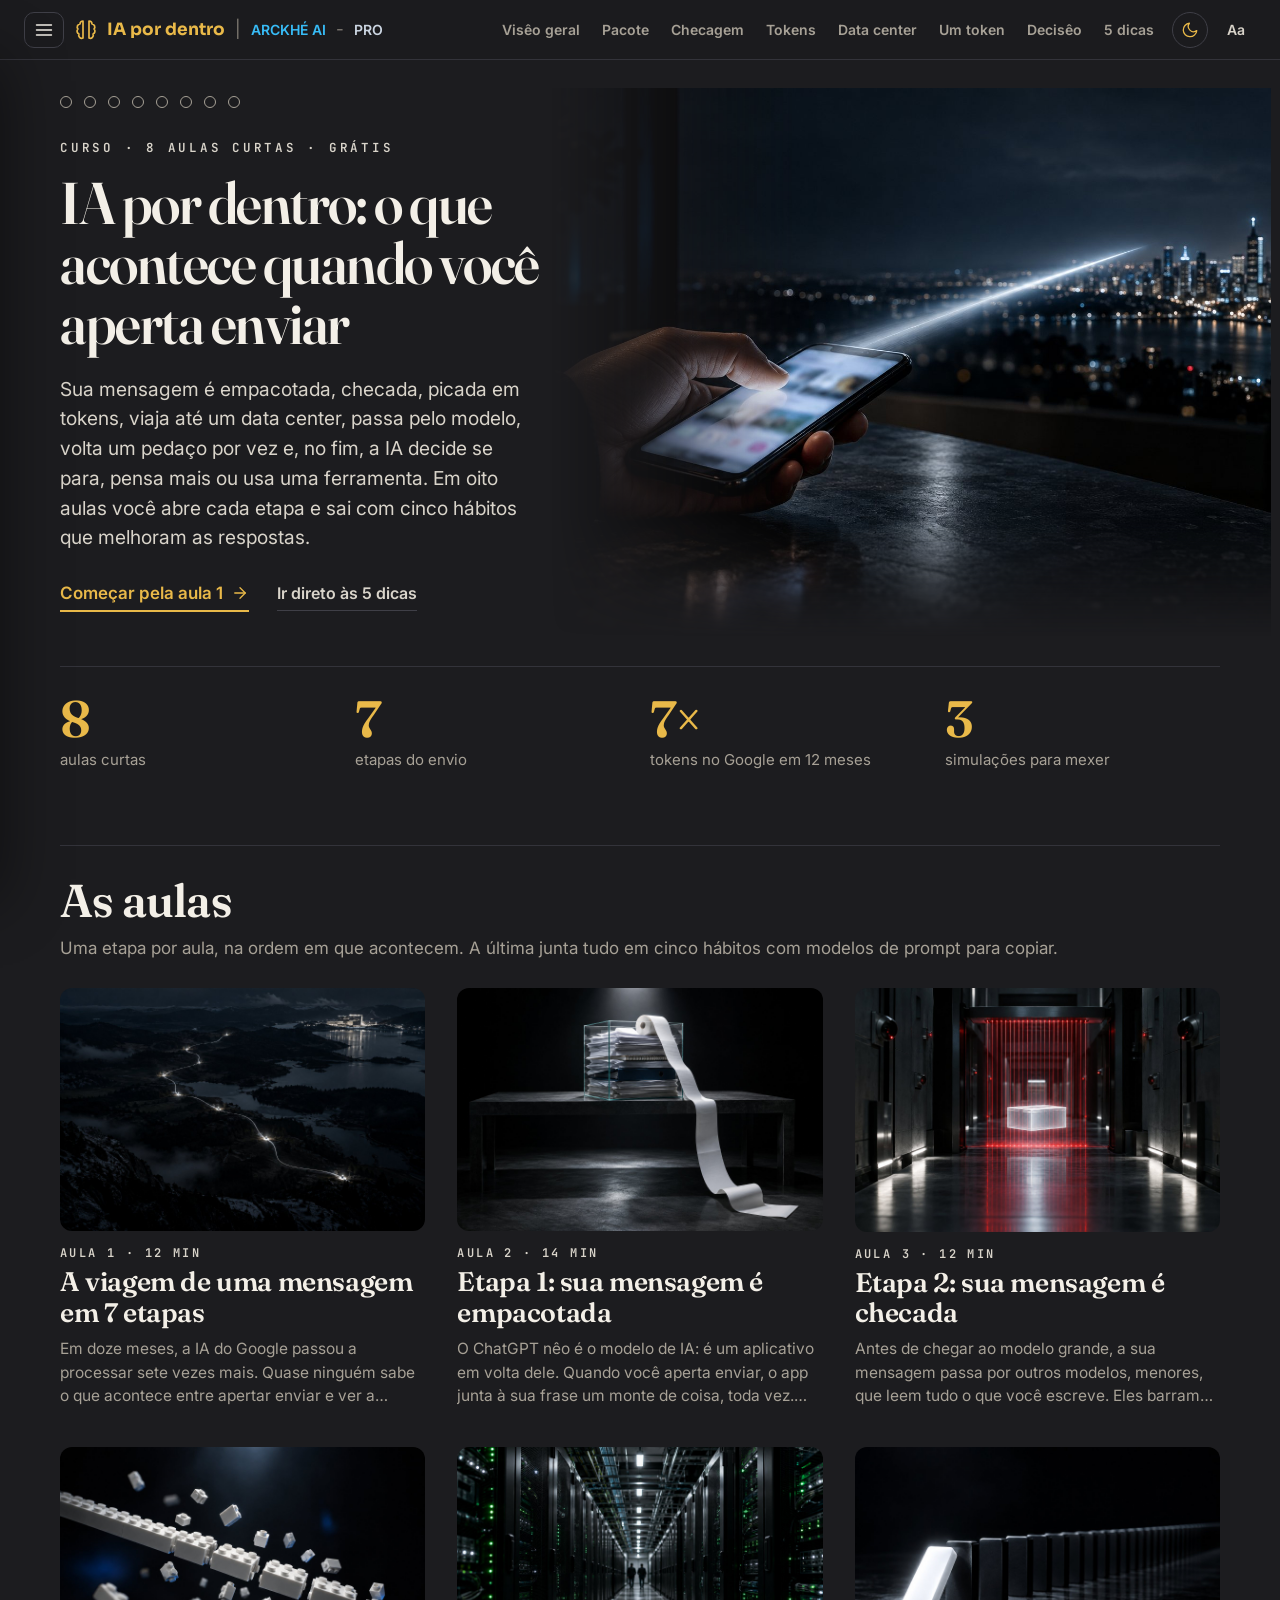
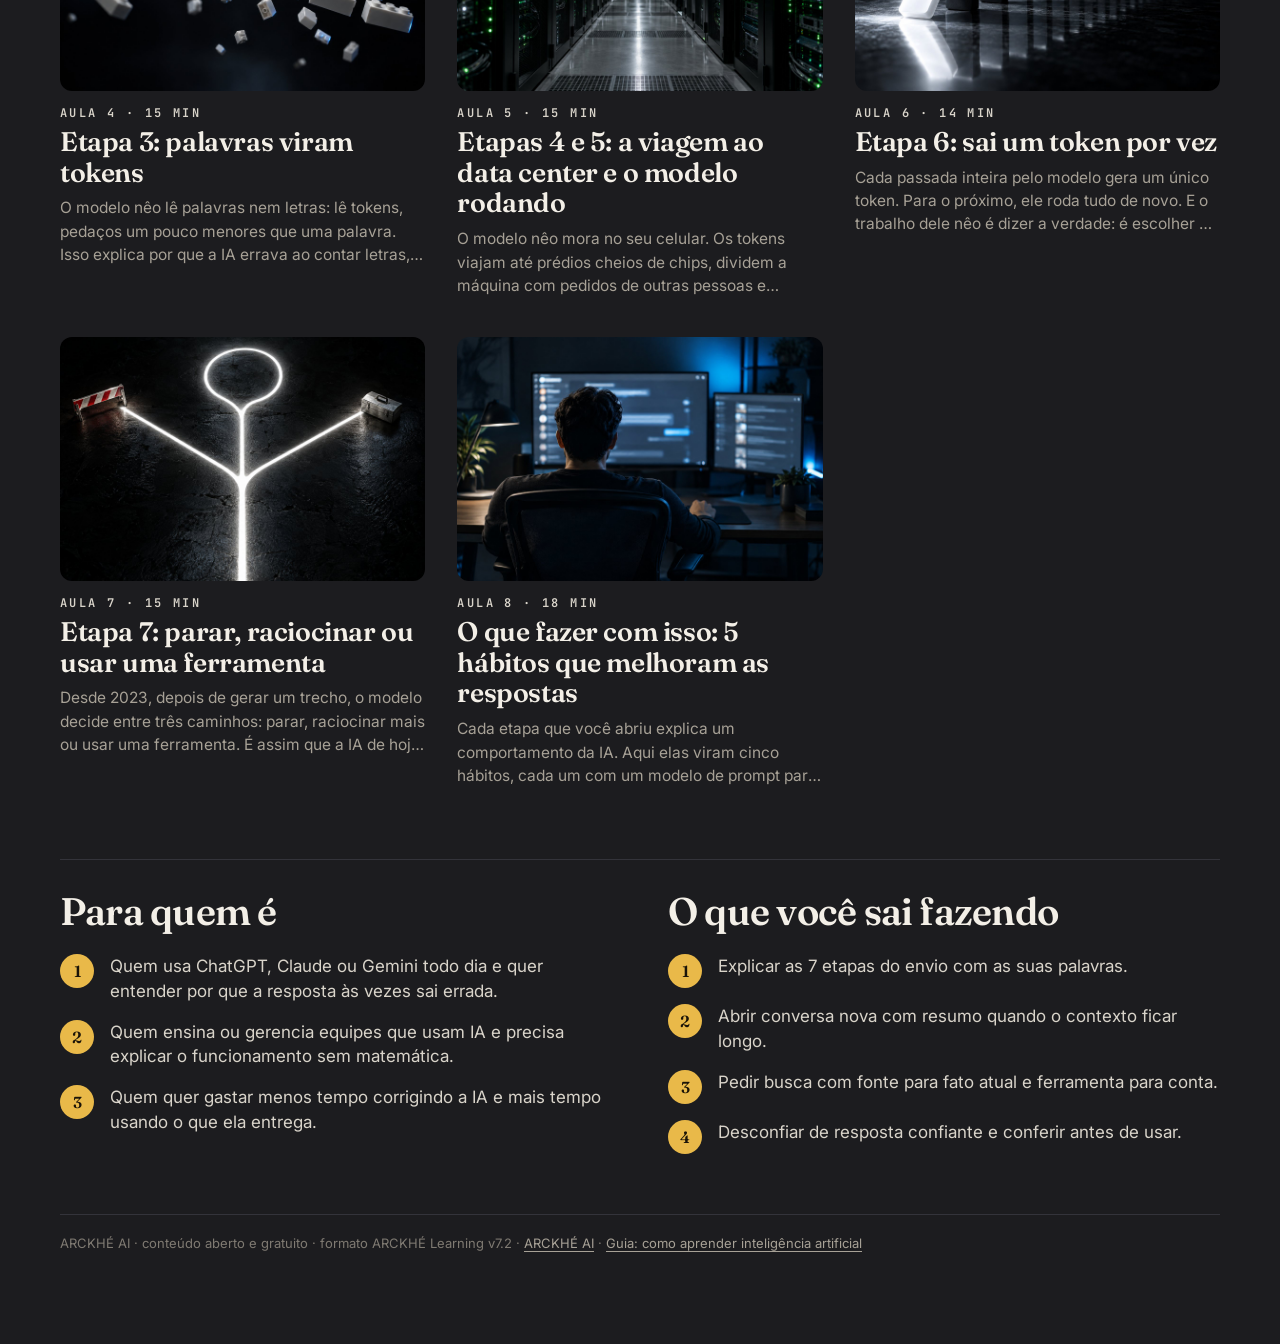
==== commit 2e7c77d9: "fix: corrigir encoding UTF-8 + branding ARCKHÉ" ====
--- a/index.html
+++ b/index.html
@@ -17,4 +17,4 @@
 <link rel="stylesheet" href="assets/v72.css"/>
 <meta name="generator" content="ARCKHÉ Learning 7.14.19"/>
 <script>try{if(JSON.parse(localStorage.getItem("ia-por-dentro-v72:tema"))==="papel")document.documentElement.setAttribute("data-tema","papel")}catch(e){}</script>
-</head><body class="inicio" data-curso="ia-por-dentro-v72" data-total="8" data-total-ex="17"><a class="skip" href="#conteudo">Pular para o conteúdo</a><header class="topo"><div class="esq"><button type="button" class="menu-btn" aria-expanded="false" aria-controls="lado"><svg class="ico" viewBox="0 0 24 24" aria-hidden="true"><line x1="3" y1="6" x2="21" y2="6"/><line x1="3" y1="12" x2="21" y2="12"/><line x1="3" y1="18" x2="21" y2="18"/></svg><span class="sr">Aulas</span></button><a class="marca" href="index.html"><svg class="ico" viewBox="0 0 24 24" aria-hidden="true"><path d="M9 3a3 3 0 0 0-3 3 3 3 0 0 0-2 5 3 3 0 0 0 1 5 3 3 0 0 0 4 4V3z"/><path d="M15 3a3 3 0 0 1 3 3 3 3 0 0 1 2 5 3 3 0 0 1-1 5 3 3 0 0 1-4 4V3z"/></svg><span>IA por dentro</span></a><span class="sep">|</span><a class="club" href="https://ARCKHÉ AI" target="_blank" rel="noopener">ARCKHÉ AI</a><span class="tr">-</span><a class="pro" href="https://ARCKHÉ.pro" target="_blank" rel="noopener">PRO</a></div><nav class="dir" aria-label="Aulas"><a href="aulas/visao-geral/index.html" class="tlink" title="A viagem de uma mensagem em 7 etapas"><span class="curto">A1</span><span class="longo">Visão geral</span></a><a href="aulas/pacote/index.html" class="tlink" title="Etapa 1: sua mensagem é empacotada"><span class="curto">A2</span><span class="longo">Pacote</span></a><a href="aulas/checagem/index.html" class="tlink" title="Etapa 2: sua mensagem é checada"><span class="curto">A3</span><span class="longo">Checagem</span></a><a href="aulas/tokens/index.html" class="tlink" title="Etapa 3: palavras viram tokens"><span class="curto">A4</span><span class="longo">Tokens</span></a><a href="aulas/datacenter/index.html" class="tlink" title="Etapas 4 e 5: a viagem ao data center e o modelo rodando"><span class="curto">A5</span><span class="longo">Data center</span></a><a href="aulas/proximo-token/index.html" class="tlink" title="Etapa 6: sai um token por vez"><span class="curto">A6</span><span class="longo">Um token</span></a><a href="aulas/bifurcacao/index.html" class="tlink" title="Etapa 7: parar, raciocinar ou usar uma ferramenta"><span class="curto">A7</span><span class="longo">Decisão</span></a><a href="aulas/dicas/index.html" class="tlink" title="O que fazer com isso: 5 hábitos que melhoram as respostas"><span class="curto">A8</span><span class="longo">5 dicas</span></a><button type="button" class="tema-btn" title="Trocar tema claro/escuro"><svg class="ico sol" viewBox="0 0 24 24" aria-hidden="true"><circle cx="12" cy="12" r="4"/><path d="M12 2v2M12 20v2M4.9 4.9l1.4 1.4M17.7 17.7l1.4 1.4M2 12h2M20 12h2M4.9 19.1l1.4-1.4M17.7 6.3l1.4-1.4"/></svg><svg class="ico lua" viewBox="0 0 24 24" aria-hidden="true"><path d="M21 12.8A9 9 0 1 1 11.2 3a7 7 0 0 0 9.8 9.8z"/></svg><span class="sr">Trocar tema claro/escuro</span></button><div class="aa"><button type="button" class="aa-btn" aria-expanded="false" aria-controls="aparencia" title="Aparência">Aa</button><div class="aa-pop" id="aparencia" hidden><p>Tema</p><div class="aa-seg"><button type="button" data-tema="escuro">Escuro</button><button type="button" data-tema="papel">Papel claro</button></div><p style="margin-top:12px">Tamanho do texto</p><div class="aa-seg"><button type="button" data-escala="0.9">A−</button><button type="button" data-escala="1">A</button><button type="button" data-escala="1.12">A+</button></div></div></div></nav></header><div class="casca"><aside class="lado" id="lado" aria-label="Aulas"><a class="voltar" href="https://ARCKHÉ AI/"><svg class="ico" viewBox="0 0 24 24" aria-hidden="true"><line x1="19" y1="12" x2="5" y2="12"/><polyline points="12 19 5 12 12 5"/></svg>Cursos grátis no ARCKHÉ AI</a><p class="curso-nome">IA por dentro</p><p class="curso-sub">O que acontece quando você aperta enviar</p><div class="ind"><span class="ind-rot">Estudo (aulas)</span><span class="prog-txt"><span data-pct>0</span>%</span></div><div class="prog" aria-hidden="true"><i></i></div><div class="ind"><span class="ind-rot">Prática declarada</span><span class="prog-txt"><span data-prat>0</span>/17</span></div><div class="prog pratica" aria-hidden="true"><i></i></div><p class="ind-nota">Prática = exercícios que você marcou como feitos. A comprovação vem na prova da certificação.</p><ol class="lista-aulas"><li><a href="aulas/visao-geral/index.html" data-slug="visao-geral" class=""><span class="st" aria-hidden="true"></span><span>1. As 7 etapas<small>12 min</small></span></a></li><li><a href="aulas/pacote/index.html" data-slug="pacote" class=""><span class="st" aria-hidden="true"></span><span>2. 1 · Empacotada<small>14 min</small></span></a></li><li><a href="aulas/checagem/index.html" data-slug="checagem" class=""><span class="st" aria-hidden="true"></span><span>3. 2 · Checada<small>12 min</small></span></a></li><li><a href="aulas/tokens/index.html" data-slug="tokens" class=""><span class="st" aria-hidden="true"></span><span>4. 3 · Tokens<small>15 min</small></span></a></li><li><a href="aulas/datacenter/index.html" data-slug="datacenter" class=""><span class="st" aria-hidden="true"></span><span>5. 4–5 · Data center<small>15 min</small></span></a></li><li><a href="aulas/proximo-token/index.html" data-slug="proximo-token" class=""><span class="st" aria-hidden="true"></span><span>6. 6 · Um token por vez<small>14 min</small></span></a></li><li><a href="aulas/bifurcacao/index.html" data-slug="bifurcacao" class=""><span class="st" aria-hidden="true"></span><span>7. 7 · A decisão<small>15 min</small></span></a></li><li><a href="aulas/dicas/index.html" data-slug="dicas" class=""><span class="st" aria-hidden="true"></span><span>8. As 5 dicas<small>18 min</small></span></a></li></ol><div class="estudo"><p class="es-tit">Seu estudo</p><details class="es-bloco" data-es="desempenho"><summary><svg class="ico" viewBox="0 0 24 24" aria-hidden="true"><line x1="18" y1="20" x2="18" y2="10"/><line x1="12" y1="20" x2="12" y2="4"/><line x1="6" y1="20" x2="6" y2="14"/></svg><span>Desempenho nos testes</span><span class="es-cont" data-es-cont="desempenho"></span></summary><div class="es-corpo" data-es-corpo="desempenho"></div></details><details class="es-bloco" data-es="notas"><summary><svg class="ico" viewBox="0 0 24 24" aria-hidden="true"><path d="M12 20h9"/><path d="M16.5 3.5a2.1 2.1 0 0 1 3 3L7 19l-4 1 1-4z"/></svg><span>Minhas anotações</span><span class="es-cont" data-es-cont="notas"></span></summary><div class="es-corpo" data-es-corpo="notas"></div></details><details class="es-bloco" data-es="dados"><summary><svg class="ico" viewBox="0 0 24 24" aria-hidden="true"><ellipse cx="12" cy="5" rx="8" ry="3"/><path d="M4 5v14c0 1.7 3.6 3 8 3s8-1.3 8-3V5"/><path d="M4 12c0 1.7 3.6 3 8 3s8-1.3 8-3"/></svg><span>Copiar meus dados</span><span class="es-cont" data-es-cont="dados"></span></summary><div class="es-corpo" data-es-corpo="dados"><p class="es-exp">Seu progresso, suas anotações e as notas dos testes ficam só neste navegador. Baixe uma cópia (.json) para guardar ou para continuar em outro computador ou navegador; lá, carregue a cópia. Carregar soma com o que já existe e não apaga nada.</p><div class="es-acoes"><button type="button" class="es-btn es-exportar"><svg class="ico" viewBox="0 0 24 24" aria-hidden="true"><path d="M21 15v4a2 2 0 0 1-2 2H5a2 2 0 0 1-2-2v-4"/><polyline points="7 10 12 15 17 10"/><line x1="12" y1="15" x2="12" y2="3"/></svg>Baixar cópia</button><label class="es-btn es-importar"><svg class="ico" viewBox="0 0 24 24" aria-hidden="true"><path d="M21 15v4a2 2 0 0 1-2 2H5a2 2 0 0 1-2-2v-4"/><polyline points="17 8 12 3 7 8"/><line x1="12" y1="3" x2="12" y2="15"/></svg>Carregar cópia<input type="file" class="sr" accept=".json,application/json"/></label></div><p class="es-msg" aria-live="polite"></p></div></details></div><script type="application/json" id="estudo-dados">{"txt": {"titulo": "Seu estudo", "continuar": "Continuar de onde parei", "comecar": "Começar pela aula 1", "cta_continuar": "Continuar a aula {n}", "hoje": "hoje", "ontem": "ontem", "ha_dias": "há {n} dias", "desempenho": "Desempenho nos testes", "notas": "Minhas anotações", "dados": "Copiar meus dados", "sem_testes": "Nenhum teste feito ainda. O teste fica no fim de cada aula.", "nao_fez": "teste ainda não feito", "ultimo": "Último", "melhor": "Melhor", "tentativas": "tentativas", "tentativa": "tentativa", "tudo_certo": "Acertou tudo no último teste.", "rever": "Para rever", "resposta": "Resposta certa:", "ir_teste": "Refazer o teste", "sem_notas": "Nenhuma anotação ainda. Na aula, selecione um trecho do texto e toque em Marcar ou Anotar.", "so_marcado": "(só marcado)", "marcar": "Marcar", "anotar": "Anotar", "salvar": "Salvar", "apagar": "Apagar marca", "fechar": "Fechar", "nota_ph": "Escreva sua anotação sobre este trecho…", "um_bloco": "Marque dentro de um parágrafo só.", "nao_marca": "Este trecho não pode ser marcado.", "dados_exp": "Seu progresso, suas anotações e as notas dos testes ficam só neste navegador. Baixe uma cópia (.json) para guardar ou para continuar em outro computador ou navegador; lá, carregue a cópia. Carregar soma com o que já existe e não apaga nada.", "exportar": "Baixar cópia", "importar": "Carregar cópia", "import_ok": "Cópia carregada ({n} itens). Atualizando a página…", "import_erro": "Arquivo não reconhecido. Nada foi alterado.", "import_outro": "Esta cópia é de outro curso. Nada foi alterado.", "export_ok": "Cópia baixada."}, "aulas": [{"slug": "visao-geral", "num": 1, "t": "As 7 etapas", "quiz": {"sec": "s5", "perguntas": [{"p": "Qual é a primeira coisa que acontece depois que você aperta enviar?", "certa": "O app empacota a sua mensagem com outras informações."}, {"p": "Quanto a IA do Google cresceu em tokens processados entre 2025 e 2026?", "certa": "Cerca de 7 vezes."}, {"p": "Na última etapa, o que o modelo decide?", "certa": "Se para, se raciocina mais ou se usa uma ferramenta."}]}}, {"slug": "pacote", "num": 2, "t": "1 · Empacotada", "quiz": {"sec": "s6", "perguntas": [{"p": "Por que o prompt de sistema do Claude começa pela data de hoje?", "certa": "Porque o modelo sozinho não sabe que dia é."}, {"p": "Você está na 40ª mensagem de uma conversa. O que o modelo recebe?", "certa": "A conversa inteira, da 1ª à 40ª, mais as outras peças."}, {"p": "O que é context rot?", "certa": "A resposta ficar menos confiável quando a entrada cresce demais."}]}}, {"slug": "checagem", "num": 3, "t": "2 · Checada", "quiz": {"sec": "s5", "perguntas": [{"p": "O que é um classificador de segurança?", "certa": "Um modelo menor que lê a conversa para barrar pedido perigoso."}, {"p": "Segundo a Anthropic, o que aconteceu com as tentativas de burlar o modelo que davam certo?", "certa": "Caíram de quase 90% para uns 5%."}, {"p": "Na OpenAI, o que acontece com um pedido considerado arriscado?", "certa": "Vai para outro modelo, mais cauteloso."}]}}, {"slug": "tokens", "num": 4, "t": "3 · Tokens", "quiz": {"sec": "s6", "perguntas": [{"p": "Por que a IA errava ao contar quantas letras R tem em strawberry?", "certa": "Porque vê a palavra em pedaços (st, raw, berry), não letra por letra."}, {"p": "Em média, quanto de uma palavra é um token?", "certa": "Uns 70% de uma palavra."}, {"p": "Por que a IA erra conta com números grandes?", "certa": "Porque o número chega picado em blocos, nunca inteiro."}, {"p": "A mesma frase em português e em inglês: o que acontece com os tokens?", "certa": "O português gastou mais: 17 contra 11 no exemplo medido."}]}}, {"slug": "datacenter", "num": 5, "t": "4–5 · Data center", "quiz": {"sec": "s5", "perguntas": [{"p": "Onde o modelo roda quando você usa o app no celular?", "certa": "Em data centers cheios de GPUs, às vezes a milhares de quilômetros."}, {"p": "Por que a mesma pergunta pode sair diferente mesmo com a mesma configuração?", "certa": "Porque o seu pedido divide a GPU num lote, e o tamanho do lote muda as contas."}, {"p": "O que a atenção faz?", "certa": "Deixa o modelo olhar todas as palavras juntas para entender o sentido de cada uma."}]}}, {"slug": "proximo-token", "num": 6, "t": "6 · Um token por vez", "quiz": {"sec": "s6", "perguntas": [{"p": "Quantas vezes o modelo roda para escrever a palavra ChatGPT?", "certa": "Duas vezes: são dois tokens."}, {"p": "Qual é o trabalho do modelo a cada passada?", "certa": "Escolher o próximo pedaço mais provável."}, {"p": "A IA respondeu com toda a certeza que a capital da Austrália é Sydney. O que aconteceu?", "certa": "Saiu um token provável mas errado: uma alucinação."}]}}, {"slug": "bifurcacao", "num": 7, "t": "7 · A decisão", "quiz": {"sec": "s5", "perguntas": [{"p": "Quais são os três caminhos depois de cada trecho gerado?", "certa": "Parar, raciocinar ou usar uma ferramenta."}, {"p": "Quando a IA faz uma busca na web, quem busca?", "certa": "Um programa (a ferramenta); o modelo só preenche os campos e chama."}, {"p": "Para que serve começar uma linha do raciocínio com \"mas\"?", "certa": "Empurrar o modelo a procurar um contraexemplo e se conferir."}]}}, {"slug": "dicas", "num": 8, "t": "As 5 dicas", "quiz": {"sec": "s4", "perguntas": [{"p": "A conversa ficou enorme e a IA começou a esquecer o combinado. O que fazer?", "certa": "Pedir um resumo e colar numa conversa nova."}, {"p": "Por que instruções personalizadas devem ser curtas?", "certa": "Porque vão junto em todo envio, dentro do pacote."}, {"p": "Você precisa do valor de um índice divulgado ontem. Qual pedido é o melhor?", "certa": "\"Pesquise na web e mostre o link e a data da fonte.\""}, {"p": "A IA respondeu uma conta com muita segurança. O que isso garante?", "certa": "Nada: é só a resposta mais provável; confira ou peça ferramenta."}]}}]}</script><div class="lado-card">Depois deste curso<b>Do chat ao agente</b>Entendeu o motor? O próximo passo é pôr a IA para trabalhar por você: terminal, assistente próprio, filas e redes.<br/><a href="https://linnoff88-dev.github.io/ target="_blank" rel="noopener">Abrir o curso →</a></div></aside><main class="principal" id="conteudo"><div class="miolo"><div class="aula-hero com-img ini-hero"><div class="ah-txt"><nav class="pontos" aria-label="Aulas"><a href="aulas/visao-geral/index.html" class="pt" data-slug="visao-geral" title="A viagem de uma mensagem em 7 etapas"><span class="sr">A viagem de uma mensagem em 7 etapas</span></a><a href="aulas/pacote/index.html" class="pt" data-slug="pacote" title="Etapa 1: sua mensagem é empacotada"><span class="sr">Etapa 1: sua mensagem é empacotada</span></a><a href="aulas/checagem/index.html" class="pt" data-slug="checagem" title="Etapa 2: sua mensagem é checada"><span class="sr">Etapa 2: sua mensagem é checada</span></a><a href="aulas/tokens/index.html" class="pt" data-slug="tokens" title="Etapa 3: palavras viram tokens"><span class="sr">Etapa 3: palavras viram tokens</span></a><a href="aulas/datacenter/index.html" class="pt" data-slug="datacenter" title="Etapas 4 e 5: a viagem ao data center e o modelo rodando"><span class="sr">Etapas 4 e 5: a viagem ao data center e o modelo rodando</span></a><a href="aulas/proximo-token/index.html" class="pt" data-slug="proximo-token" title="Etapa 6: sai um token por vez"><span class="sr">Etapa 6: sai um token por vez</span></a><a href="aulas/bifurcacao/index.html" class="pt" data-slug="bifurcacao" title="Etapa 7: parar, raciocinar ou usar uma ferramenta"><span class="sr">Etapa 7: parar, raciocinar ou usar uma ferramenta</span></a><a href="aulas/dicas/index.html" class="pt" data-slug="dicas" title="O que fazer com isso: 5 hábitos que melhoram as respostas"><span class="sr">O que fazer com isso: 5 hábitos que melhoram as respostas</span></a></nav><p class="kicker">Curso · 8 aulas curtas · grátis</p><h1>IA por dentro: o que acontece quando você aperta enviar</h1><p class="lead">Sua mensagem é empacotada, checada, picada em tokens, viaja até um data center, passa pelo modelo, volta um pedaço por vez e, no fim, a IA decide se para, pensa mais ou usa uma ferramenta. Em oito aulas você abre cada etapa e sai com cinco hábitos que melhoram as respostas.</p><div class="ini-acoes"><a class="comecar" href="aulas/visao-geral/index.html">Começar pela aula 1 <svg class="ico" viewBox="0 0 24 24" aria-hidden="true"><line x1="5" y1="12" x2="19" y2="12"/><polyline points="12 5 19 12 12 19"/></svg></a><a class="ini-link" href="aulas/dicas/index.html">Ir direto às 5 dicas</a></div></div><figure class="ah-img"><img src="assets/img/hero/inicio.jpg" alt="Mão segurando o celular prestes a enviar uma mensagem; um feixe de luz sai da tela rumo à cidade." width="1536" height="1024"/></figure></div><ul class="ini-num"><li><b>8</b><span>aulas curtas</span></li><li><b>7</b><span>etapas do envio</span></li><li><b>7×</b><span>tokens no Google em 12 meses</span></li><li><b>3</b><span>simulações para mexer</span></li></ul><section class="secao" id="aulas"><div class="sec-cab"><div><h2>As aulas</h2><p>Uma etapa por aula, na ordem em que acontecem. A última junta tudo em cinco hábitos com modelos de prompt para copiar.</p></div></div><ol class="ini-aulas"><li><a class="ini-aula" data-slug="visao-geral" href="aulas/visao-geral/index.html"><span class="ia-img"><img src="assets/img/hero/visao-geral.jpg" alt="" loading="lazy" width="1536" height="1024"/></span><span class="ia-txt"><span class="kicker">Aula 1 · 12 min<span class="ia-ok" aria-hidden="true"><svg class="ico" viewBox="0 0 24 24" aria-hidden="true"><path d="M22 11.1V12a10 10 0 1 1-5.9-9.1"/><polyline points="22 4 12 14 9 11"/></svg></span></span><span class="ia-t">A viagem de uma mensagem em 7 etapas</span><span class="ia-l">Em doze meses, a IA do Google passou a processar sete vezes mais. Quase ninguém sabe o que acontece entre apertar enviar e ver a resposta. Nesta aula você vê o caminho inteiro de uma vez; as próximas abrem cada etapa.</span></span></a></li><li><a class="ini-aula" data-slug="pacote" href="aulas/pacote/index.html"><span class="ia-img"><img src="assets/img/hero/pacote.jpg" alt="" loading="lazy" width="1536" height="1024"/></span><span class="ia-txt"><span class="kicker">Aula 2 · 14 min<span class="ia-ok" aria-hidden="true"><svg class="ico" viewBox="0 0 24 24" aria-hidden="true"><path d="M22 11.1V12a10 10 0 1 1-5.9-9.1"/><polyline points="22 4 12 14 9 11"/></svg></span></span><span class="ia-t">Etapa 1: sua mensagem é empacotada</span><span class="ia-l">O ChatGPT não é o modelo de IA: é um aplicativo em volta dele. Quando você aperta enviar, o app junta à sua frase um monte de coisa, toda vez. Entender esse pacote explica por que conversa longa piora a resposta.</span></span></a></li><li><a class="ini-aula" data-slug="checagem" href="aulas/checagem/index.html"><span class="ia-img"><img src="assets/img/hero/checagem.jpg" alt="" loading="lazy" width="1536" height="1024"/></span><span class="ia-txt"><span class="kicker">Aula 3 · 12 min<span class="ia-ok" aria-hidden="true"><svg class="ico" viewBox="0 0 24 24" aria-hidden="true"><path d="M22 11.1V12a10 10 0 1 1-5.9-9.1"/><polyline points="22 4 12 14 9 11"/></svg></span></span><span class="ia-t">Etapa 2: sua mensagem é checada</span><span class="ia-l">Antes de chegar ao modelo grande, a sua mensagem passa por outros modelos, menores, que leem tudo o que você escreve. Eles barram pedido perigoso e, às vezes, mandam o pedido para outro modelo. Saber disso explica recusas e mudanças de tom.</span></span></a></li><li><a class="ini-aula" data-slug="tokens" href="aulas/tokens/index.html"><span class="ia-img"><img src="assets/img/hero/tokens.jpg" alt="" loading="lazy" width="1536" height="1024"/></span><span class="ia-txt"><span class="kicker">Aula 4 · 15 min<span class="ia-ok" aria-hidden="true"><svg class="ico" viewBox="0 0 24 24" aria-hidden="true"><path d="M22 11.1V12a10 10 0 1 1-5.9-9.1"/><polyline points="22 4 12 14 9 11"/></svg></span></span><span class="ia-t">Etapa 3: palavras viram tokens</span><span class="ia-l">O modelo não lê palavras nem letras: lê tokens, pedaços um pouco menores que uma palavra. Isso explica por que a IA errava ao contar letras, por que erra conta e por que o português gasta mais que o inglês.</span></span></a></li><li><a class="ini-aula" data-slug="datacenter" href="aulas/datacenter/index.html"><span class="ia-img"><img src="assets/img/hero/datacenter.jpg" alt="" loading="lazy" width="1536" height="1024"/></span><span class="ia-txt"><span class="kicker">Aula 5 · 15 min<span class="ia-ok" aria-hidden="true"><svg class="ico" viewBox="0 0 24 24" aria-hidden="true"><path d="M22 11.1V12a10 10 0 1 1-5.9-9.1"/><polyline points="22 4 12 14 9 11"/></svg></span></span><span class="ia-t">Etapas 4 e 5: a viagem ao data center e o modelo rodando</span><span class="ia-l">O modelo não mora no seu celular. Os tokens viajam até prédios cheios de chips, dividem a máquina com pedidos de outras pessoas e passam por dezenas de camadas de contas. Não é mágica: é matemática gigante.</span></span></a></li><li><a class="ini-aula" data-slug="proximo-token" href="aulas/proximo-token/index.html"><span class="ia-img"><img src="assets/img/hero/proximo-token.jpg" alt="" loading="lazy" width="1536" height="1024"/></span><span class="ia-txt"><span class="kicker">Aula 6 · 14 min<span class="ia-ok" aria-hidden="true"><svg class="ico" viewBox="0 0 24 24" aria-hidden="true"><path d="M22 11.1V12a10 10 0 1 1-5.9-9.1"/><polyline points="22 4 12 14 9 11"/></svg></span></span><span class="ia-t">Etapa 6: sai um token por vez</span><span class="ia-l">Cada passada inteira pelo modelo gera um único token. Para o próximo, ele roda tudo de novo. E o trabalho dele não é dizer a verdade: é escolher o pedaço mais provável. Daí nasce a alucinação.</span></span></a></li><li><a class="ini-aula" data-slug="bifurcacao" href="aulas/bifurcacao/index.html"><span class="ia-img"><img src="assets/img/hero/bifurcacao.jpg" alt="" loading="lazy" width="1536" height="1024"/></span><span class="ia-txt"><span class="kicker">Aula 7 · 15 min<span class="ia-ok" aria-hidden="true"><svg class="ico" viewBox="0 0 24 24" aria-hidden="true"><path d="M22 11.1V12a10 10 0 1 1-5.9-9.1"/><polyline points="22 4 12 14 9 11"/></svg></span></span><span class="ia-t">Etapa 7: parar, raciocinar ou usar uma ferramenta</span><span class="ia-l">Desde 2023, depois de gerar um trecho, o modelo decide entre três caminhos: parar, raciocinar mais ou usar uma ferramenta. É assim que a IA de hoje confere a si mesma e busca fato atual, em vez de só adivinhar o próximo pedaço.</span></span></a></li><li><a class="ini-aula" data-slug="dicas" href="aulas/dicas/index.html"><span class="ia-img"><img src="assets/img/hero/dicas.jpg" alt="" loading="lazy" width="1536" height="1024"/></span><span class="ia-txt"><span class="kicker">Aula 8 · 18 min<span class="ia-ok" aria-hidden="true"><svg class="ico" viewBox="0 0 24 24" aria-hidden="true"><path d="M22 11.1V12a10 10 0 1 1-5.9-9.1"/><polyline points="22 4 12 14 9 11"/></svg></span></span><span class="ia-t">O que fazer com isso: 5 hábitos que melhoram as respostas</span><span class="ia-l">Cada etapa que você abriu explica um comportamento da IA. Aqui elas viram cinco hábitos, cada um com um modelo de prompt para copiar e uma prática para fazer hoje. Quem entende o motor dirige melhor.</span></span></a></li></ol></section><section class="secao"><div class="ini-duas"><div><h2>Para quem é</h2><ol><li><span class=dn>1</span><span>Quem usa ChatGPT, Claude ou Gemini todo dia e quer entender por que a resposta às vezes sai errada.</span></li><li><span class=dn>2</span><span>Quem ensina ou gerencia equipes que usam IA e precisa explicar o funcionamento sem matemática.</span></li><li><span class=dn>3</span><span>Quem quer gastar menos tempo corrigindo a IA e mais tempo usando o que ela entrega.</span></li></ol></div><div><h2>O que você sai fazendo</h2><ol><li><span class=dn>1</span><span>Explicar as 7 etapas do envio com as suas palavras.</span></li><li><span class=dn>2</span><span>Abrir conversa nova com resumo quando o contexto ficar longo.</span></li><li><span class=dn>3</span><span>Pedir busca com fonte para fato atual e ferramenta para conta.</span></li><li><span class=dn>4</span><span>Desconfiar de resposta confiante e conferir antes de usar.</span></li></ol></div></div></section><footer class="rodape">ARCKHÉ AI · conteúdo aberto e gratuito · formato ARCKHÉ Learning v7.2 · <a href="https://ARCKHÉ AI/">ARCKHÉ AI</a> · <a href="https://www.ARCKHÉ AI/aprender-inteligencia-artificial/">Guia: como aprender inteligência artificial</a></footer></div></main></div><script src="assets/v71.js"></script><script src="assets/v72.js"></script></body></html>
+</head><body class="inicio" data-curso="ia-por-dentro-v72" data-total="8" data-total-ex="17"><a class="skip" href="#conteudo">Pular para o conteúdo</a><header class="topo"><div class="esq"><button type="button" class="menu-btn" aria-expanded="false" aria-controls="lado"><svg class="ico" viewBox="0 0 24 24" aria-hidden="true"><line x1="3" y1="6" x2="21" y2="6"/><line x1="3" y1="12" x2="21" y2="12"/><line x1="3" y1="18" x2="21" y2="18"/></svg><span class="sr">Aulas</span></button><a class="marca" href="index.html"><svg class="ico" viewBox="0 0 24 24" aria-hidden="true"><path d="M9 3a3 3 0 0 0-3 3 3 3 0 0 0-2 5 3 3 0 0 0 1 5 3 3 0 0 0 4 4V3z"/><path d="M15 3a3 3 0 0 1 3 3 3 3 0 0 1 2 5 3 3 0 0 1-1 5 3 3 0 0 1-4 4V3z"/></svg><span>IA por dentro</span></a><span class="sep">|</span><a class="club" href="https://ARCKHÉ AI" target="_blank" rel="noopener">ARCKHÉ AI</a><span class="tr">-</span><a class="pro" href="https://ARCKHÉ.pro" target="_blank" rel="noopener">PRO</a></div><nav class="dir" aria-label="Aulas"><a href="aulas/visao-geral/index.html" class="tlink" title="A viagem de uma mensagem em 7 etapas"><span class="curto">A1</span><span class="longo">Visêo geral</span></a><a href="aulas/pacote/index.html" class="tlink" title="Etapa 1: sua mensagem é empacotada"><span class="curto">A2</span><span class="longo">Pacote</span></a><a href="aulas/checagem/index.html" class="tlink" title="Etapa 2: sua mensagem é checada"><span class="curto">A3</span><span class="longo">Checagem</span></a><a href="aulas/tokens/index.html" class="tlink" title="Etapa 3: palavras viram tokens"><span class="curto">A4</span><span class="longo">Tokens</span></a><a href="aulas/datacenter/index.html" class="tlink" title="Etapas 4 e 5: a viagem ao data center e o modelo rodando"><span class="curto">A5</span><span class="longo">Data center</span></a><a href="aulas/proximo-token/index.html" class="tlink" title="Etapa 6: sai um token por vez"><span class="curto">A6</span><span class="longo">Um token</span></a><a href="aulas/bifurcacao/index.html" class="tlink" title="Etapa 7: parar, raciocinar ou usar uma ferramenta"><span class="curto">A7</span><span class="longo">Decisêo</span></a><a href="aulas/dicas/index.html" class="tlink" title="O que fazer com isso: 5 hábitos que melhoram as respostas"><span class="curto">A8</span><span class="longo">5 dicas</span></a><button type="button" class="tema-btn" title="Trocar tema claro/escuro"><svg class="ico sol" viewBox="0 0 24 24" aria-hidden="true"><circle cx="12" cy="12" r="4"/><path d="M12 2v2M12 20v2M4.9 4.9l1.4 1.4M17.7 17.7l1.4 1.4M2 12h2M20 12h2M4.9 19.1l1.4-1.4M17.7 6.3l1.4-1.4"/></svg><svg class="ico lua" viewBox="0 0 24 24" aria-hidden="true"><path d="M21 12.8A9 9 0 1 1 11.2 3a7 7 0 0 0 9.8 9.8z"/></svg><span class="sr">Trocar tema claro/escuro</span></button><div class="aa"><button type="button" class="aa-btn" aria-expanded="false" aria-controls="aparencia" title="Aparência">Aa</button><div class="aa-pop" id="aparencia" hidden><p>Tema</p><div class="aa-seg"><button type="button" data-tema="escuro">Escuro</button><button type="button" data-tema="papel">Papel claro</button></div><p style="margin-top:12px">Tamanho do texto</p><div class="aa-seg"><button type="button" data-escala="0.9">A−</button><button type="button" data-escala="1">A</button><button type="button" data-escala="1.12">A+</button></div></div></div></nav></header><div class="casca"><aside class="lado" id="lado" aria-label="Aulas"><a class="voltar" href="https://ARCKHÉ AI/"><svg class="ico" viewBox="0 0 24 24" aria-hidden="true"><line x1="19" y1="12" x2="5" y2="12"/><polyline points="12 19 5 12 12 5"/></svg>Cursos grátis no ARCKHÉ AI</a><p class="curso-nome">IA por dentro</p><p class="curso-sub">O que acontece quando você aperta enviar</p><div class="ind"><span class="ind-rot">Estudo (aulas)</span><span class="prog-txt"><span data-pct>0</span>%</span></div><div class="prog" aria-hidden="true"><i></i></div><div class="ind"><span class="ind-rot">Prática declarada</span><span class="prog-txt"><span data-prat>0</span>/17</span></div><div class="prog pratica" aria-hidden="true"><i></i></div><p class="ind-nota">Prática = exercícios que você marcou como feitos. A comprovaçêo vem na prova da certificaçêo.</p><ol class="lista-aulas"><li><a href="aulas/visao-geral/index.html" data-slug="visao-geral" class=""><span class="st" aria-hidden="true"></span><span>1. As 7 etapas<small>12 min</small></span></a></li><li><a href="aulas/pacote/index.html" data-slug="pacote" class=""><span class="st" aria-hidden="true"></span><span>2. 1 · Empacotada<small>14 min</small></span></a></li><li><a href="aulas/checagem/index.html" data-slug="checagem" class=""><span class="st" aria-hidden="true"></span><span>3. 2 · Checada<small>12 min</small></span></a></li><li><a href="aulas/tokens/index.html" data-slug="tokens" class=""><span class="st" aria-hidden="true"></span><span>4. 3 · Tokens<small>15 min</small></span></a></li><li><a href="aulas/datacenter/index.html" data-slug="datacenter" class=""><span class="st" aria-hidden="true"></span><span>5. 4–5 · Data center<small>15 min</small></span></a></li><li><a href="aulas/proximo-token/index.html" data-slug="proximo-token" class=""><span class="st" aria-hidden="true"></span><span>6. 6 · Um token por vez<small>14 min</small></span></a></li><li><a href="aulas/bifurcacao/index.html" data-slug="bifurcacao" class=""><span class="st" aria-hidden="true"></span><span>7. 7 · A decisêo<small>15 min</small></span></a></li><li><a href="aulas/dicas/index.html" data-slug="dicas" class=""><span class="st" aria-hidden="true"></span><span>8. As 5 dicas<small>18 min</small></span></a></li></ol><div class="estudo"><p class="es-tit">Seu estudo</p><details class="es-bloco" data-es="desempenho"><summary><svg class="ico" viewBox="0 0 24 24" aria-hidden="true"><line x1="18" y1="20" x2="18" y2="10"/><line x1="12" y1="20" x2="12" y2="4"/><line x1="6" y1="20" x2="6" y2="14"/></svg><span>Desempenho nos testes</span><span class="es-cont" data-es-cont="desempenho"></span></summary><div class="es-corpo" data-es-corpo="desempenho"></div></details><details class="es-bloco" data-es="notas"><summary><svg class="ico" viewBox="0 0 24 24" aria-hidden="true"><path d="M12 20h9"/><path d="M16.5 3.5a2.1 2.1 0 0 1 3 3L7 19l-4 1 1-4z"/></svg><span>Minhas anotações</span><span class="es-cont" data-es-cont="notas"></span></summary><div class="es-corpo" data-es-corpo="notas"></div></details><details class="es-bloco" data-es="dados"><summary><svg class="ico" viewBox="0 0 24 24" aria-hidden="true"><ellipse cx="12" cy="5" rx="8" ry="3"/><path d="M4 5v14c0 1.7 3.6 3 8 3s8-1.3 8-3V5"/><path d="M4 12c0 1.7 3.6 3 8 3s8-1.3 8-3"/></svg><span>Copiar meus dados</span><span class="es-cont" data-es-cont="dados"></span></summary><div class="es-corpo" data-es-corpo="dados"><p class="es-exp">Seu progresso, suas anotações e as notas dos testes ficam só neste navegador. Baixe uma cópia (.json) para guardar ou para continuar em outro computador ou navegador; lá, carregue a cópia. Carregar soma com o que já existe e nêo apaga nada.</p><div class="es-acoes"><button type="button" class="es-btn es-exportar"><svg class="ico" viewBox="0 0 24 24" aria-hidden="true"><path d="M21 15v4a2 2 0 0 1-2 2H5a2 2 0 0 1-2-2v-4"/><polyline points="7 10 12 15 17 10"/><line x1="12" y1="15" x2="12" y2="3"/></svg>Baixar cópia</button><label class="es-btn es-importar"><svg class="ico" viewBox="0 0 24 24" aria-hidden="true"><path d="M21 15v4a2 2 0 0 1-2 2H5a2 2 0 0 1-2-2v-4"/><polyline points="17 8 12 3 7 8"/><line x1="12" y1="3" x2="12" y2="15"/></svg>Carregar cópia<input type="file" class="sr" accept=".json,application/json"/></label></div><p class="es-msg" aria-live="polite"></p></div></details></div><script type="application/json" id="estudo-dados">{"txt": {"titulo": "Seu estudo", "continuar": "Continuar de onde parei", "comecar": "Começar pela aula 1", "cta_continuar": "Continuar a aula {n}", "hoje": "hoje", "ontem": "ontem", "ha_dias": "há {n} dias", "desempenho": "Desempenho nos testes", "notas": "Minhas anotações", "dados": "Copiar meus dados", "sem_testes": "Nenhum teste feito ainda. O teste fica no fim de cada aula.", "nao_fez": "teste ainda nêo feito", "ultimo": "Último", "melhor": "Melhor", "tentativas": "tentativas", "tentativa": "tentativa", "tudo_certo": "Acertou tudo no último teste.", "rever": "Para rever", "resposta": "Resposta certa:", "ir_teste": "Refazer o teste", "sem_notas": "Nenhuma anotaçêo ainda. Na aula, selecione um trecho do texto e toque em Marcar ou Anotar.", "so_marcado": "(só marcado)", "marcar": "Marcar", "anotar": "Anotar", "salvar": "Salvar", "apagar": "Apagar marca", "fechar": "Fechar", "nota_ph": "Escreva sua anotaçêo sobre este trecho…", "um_bloco": "Marque dentro de um parágrafo só.", "nao_marca": "Este trecho nêo pode ser marcado.", "dados_exp": "Seu progresso, suas anotações e as notas dos testes ficam só neste navegador. Baixe uma cópia (.json) para guardar ou para continuar em outro computador ou navegador; lá, carregue a cópia. Carregar soma com o que já existe e nêo apaga nada.", "exportar": "Baixar cópia", "importar": "Carregar cópia", "import_ok": "Cópia carregada ({n} itens). Atualizando a página…", "import_erro": "Arquivo nêo reconhecido. Nada foi alterado.", "import_outro": "Esta cópia é de outro curso. Nada foi alterado.", "export_ok": "Cópia baixada."}, "aulas": [{"slug": "visao-geral", "num": 1, "t": "As 7 etapas", "quiz": {"sec": "s5", "perguntas": [{"p": "Qual é a primeira coisa que acontece depois que você aperta enviar?", "certa": "O app empacota a sua mensagem com outras informações."}, {"p": "Quanto a IA do Google cresceu em tokens processados entre 2025 e 2026?", "certa": "Cerca de 7 vezes."}, {"p": "Na última etapa, o que o modelo decide?", "certa": "Se para, se raciocina mais ou se usa uma ferramenta."}]}}, {"slug": "pacote", "num": 2, "t": "1 · Empacotada", "quiz": {"sec": "s6", "perguntas": [{"p": "Por que o prompt de sistema do Claude começa pela data de hoje?", "certa": "Porque o modelo sozinho nêo sabe que dia é."}, {"p": "Você está na 40ª mensagem de uma conversa. O que o modelo recebe?", "certa": "A conversa inteira, da 1ª à 40ª, mais as outras peças."}, {"p": "O que é context rot?", "certa": "A resposta ficar menos confiável quando a entrada cresce demais."}]}}, {"slug": "checagem", "num": 3, "t": "2 · Checada", "quiz": {"sec": "s5", "perguntas": [{"p": "O que é um classificador de segurança?", "certa": "Um modelo menor que lê a conversa para barrar pedido perigoso."}, {"p": "Segundo a Anthropic, o que aconteceu com as tentativas de burlar o modelo que davam certo?", "certa": "Caíram de quase 90% para uns 5%."}, {"p": "Na OpenAI, o que acontece com um pedido considerado arriscado?", "certa": "Vai para outro modelo, mais cauteloso."}]}}, {"slug": "tokens", "num": 4, "t": "3 · Tokens", "quiz": {"sec": "s6", "perguntas": [{"p": "Por que a IA errava ao contar quantas letras R tem em strawberry?", "certa": "Porque vê a palavra em pedaços (st, raw, berry), nêo letra por letra."}, {"p": "Em média, quanto de uma palavra é um token?", "certa": "Uns 70% de uma palavra."}, {"p": "Por que a IA erra conta com números grandes?", "certa": "Porque o número chega picado em blocos, nunca inteiro."}, {"p": "A mesma frase em português e em inglês: o que acontece com os tokens?", "certa": "O português gastou mais: 17 contra 11 no exemplo medido."}]}}, {"slug": "datacenter", "num": 5, "t": "4–5 · Data center", "quiz": {"sec": "s5", "perguntas": [{"p": "Onde o modelo roda quando você usa o app no celular?", "certa": "Em data centers cheios de GPUs, às vezes a milhares de quilômetros."}, {"p": "Por que a mesma pergunta pode sair diferente mesmo com a mesma configuraçêo?", "certa": "Porque o seu pedido divide a GPU num lote, e o tamanho do lote muda as contas."}, {"p": "O que a atençêo faz?", "certa": "Deixa o modelo olhar todas as palavras juntas para entender o sentido de cada uma."}]}}, {"slug": "proximo-token", "num": 6, "t": "6 · Um token por vez", "quiz": {"sec": "s6", "perguntas": [{"p": "Quantas vezes o modelo roda para escrever a palavra ChatGPT?", "certa": "Duas vezes: sêo dois tokens."}, {"p": "Qual é o trabalho do modelo a cada passada?", "certa": "Escolher o próximo pedaço mais provável."}, {"p": "A IA respondeu com toda a certeza que a capital da Austrália é Sydney. O que aconteceu?", "certa": "Saiu um token provável mas errado: uma alucinaçêo."}]}}, {"slug": "bifurcacao", "num": 7, "t": "7 · A decisêo", "quiz": {"sec": "s5", "perguntas": [{"p": "Quais sêo os três caminhos depois de cada trecho gerado?", "certa": "Parar, raciocinar ou usar uma ferramenta."}, {"p": "Quando a IA faz uma busca na web, quem busca?", "certa": "Um programa (a ferramenta); o modelo só preenche os campos e chama."}, {"p": "Para que serve começar uma linha do raciocínio com \"mas\"?", "certa": "Empurrar o modelo a procurar um contraexemplo e se conferir."}]}}, {"slug": "dicas", "num": 8, "t": "As 5 dicas", "quiz": {"sec": "s4", "perguntas": [{"p": "A conversa ficou enorme e a IA começou a esquecer o combinado. O que fazer?", "certa": "Pedir um resumo e colar numa conversa nova."}, {"p": "Por que instruções personalizadas devem ser curtas?", "certa": "Porque vêo junto em todo envio, dentro do pacote."}, {"p": "Você precisa do valor de um índice divulgado ontem. Qual pedido é o melhor?", "certa": "\"Pesquise na web e mostre o link e a data da fonte.\""}, {"p": "A IA respondeu uma conta com muita segurança. O que isso garante?", "certa": "Nada: é só a resposta mais provável; confira ou peça ferramenta."}]}}]}</script><div class="lado-card">Depois deste curso<b>Do chat ao agente</b>Entendeu o motor? O próximo passo é pôr a IA para trabalhar por você: terminal, assistente próprio, filas e redes.<br/><a href="https://linnoff88-dev.github.io/ target="_blank" rel="noopener">Abrir o curso →</a></div></aside><main class="principal" id="conteudo"><div class="miolo"><div class="aula-hero com-img ini-hero"><div class="ah-txt"><nav class="pontos" aria-label="Aulas"><a href="aulas/visao-geral/index.html" class="pt" data-slug="visao-geral" title="A viagem de uma mensagem em 7 etapas"><span class="sr">A viagem de uma mensagem em 7 etapas</span></a><a href="aulas/pacote/index.html" class="pt" data-slug="pacote" title="Etapa 1: sua mensagem é empacotada"><span class="sr">Etapa 1: sua mensagem é empacotada</span></a><a href="aulas/checagem/index.html" class="pt" data-slug="checagem" title="Etapa 2: sua mensagem é checada"><span class="sr">Etapa 2: sua mensagem é checada</span></a><a href="aulas/tokens/index.html" class="pt" data-slug="tokens" title="Etapa 3: palavras viram tokens"><span class="sr">Etapa 3: palavras viram tokens</span></a><a href="aulas/datacenter/index.html" class="pt" data-slug="datacenter" title="Etapas 4 e 5: a viagem ao data center e o modelo rodando"><span class="sr">Etapas 4 e 5: a viagem ao data center e o modelo rodando</span></a><a href="aulas/proximo-token/index.html" class="pt" data-slug="proximo-token" title="Etapa 6: sai um token por vez"><span class="sr">Etapa 6: sai um token por vez</span></a><a href="aulas/bifurcacao/index.html" class="pt" data-slug="bifurcacao" title="Etapa 7: parar, raciocinar ou usar uma ferramenta"><span class="sr">Etapa 7: parar, raciocinar ou usar uma ferramenta</span></a><a href="aulas/dicas/index.html" class="pt" data-slug="dicas" title="O que fazer com isso: 5 hábitos que melhoram as respostas"><span class="sr">O que fazer com isso: 5 hábitos que melhoram as respostas</span></a></nav><p class="kicker">Curso · 8 aulas curtas · grátis</p><h1>IA por dentro: o que acontece quando você aperta enviar</h1><p class="lead">Sua mensagem é empacotada, checada, picada em tokens, viaja até um data center, passa pelo modelo, volta um pedaço por vez e, no fim, a IA decide se para, pensa mais ou usa uma ferramenta. Em oito aulas você abre cada etapa e sai com cinco hábitos que melhoram as respostas.</p><div class="ini-acoes"><a class="comecar" href="aulas/visao-geral/index.html">Começar pela aula 1 <svg class="ico" viewBox="0 0 24 24" aria-hidden="true"><line x1="5" y1="12" x2="19" y2="12"/><polyline points="12 5 19 12 12 19"/></svg></a><a class="ini-link" href="aulas/dicas/index.html">Ir direto às 5 dicas</a></div></div><figure class="ah-img"><img src="assets/img/hero/inicio.jpg" alt="Mêo segurando o celular prestes a enviar uma mensagem; um feixe de luz sai da tela rumo à cidade." width="1536" height="1024"/></figure></div><ul class="ini-num"><li><b>8</b><span>aulas curtas</span></li><li><b>7</b><span>etapas do envio</span></li><li><b>7×</b><span>tokens no Google em 12 meses</span></li><li><b>3</b><span>simulações para mexer</span></li></ul><section class="secao" id="aulas"><div class="sec-cab"><div><h2>As aulas</h2><p>Uma etapa por aula, na ordem em que acontecem. A última junta tudo em cinco hábitos com modelos de prompt para copiar.</p></div></div><ol class="ini-aulas"><li><a class="ini-aula" data-slug="visao-geral" href="aulas/visao-geral/index.html"><span class="ia-img"><img src="assets/img/hero/visao-geral.jpg" alt="" loading="lazy" width="1536" height="1024"/></span><span class="ia-txt"><span class="kicker">Aula 1 · 12 min<span class="ia-ok" aria-hidden="true"><svg class="ico" viewBox="0 0 24 24" aria-hidden="true"><path d="M22 11.1V12a10 10 0 1 1-5.9-9.1"/><polyline points="22 4 12 14 9 11"/></svg></span></span><span class="ia-t">A viagem de uma mensagem em 7 etapas</span><span class="ia-l">Em doze meses, a IA do Google passou a processar sete vezes mais. Quase ninguém sabe o que acontece entre apertar enviar e ver a resposta. Nesta aula você vê o caminho inteiro de uma vez; as próximas abrem cada etapa.</span></span></a></li><li><a class="ini-aula" data-slug="pacote" href="aulas/pacote/index.html"><span class="ia-img"><img src="assets/img/hero/pacote.jpg" alt="" loading="lazy" width="1536" height="1024"/></span><span class="ia-txt"><span class="kicker">Aula 2 · 14 min<span class="ia-ok" aria-hidden="true"><svg class="ico" viewBox="0 0 24 24" aria-hidden="true"><path d="M22 11.1V12a10 10 0 1 1-5.9-9.1"/><polyline points="22 4 12 14 9 11"/></svg></span></span><span class="ia-t">Etapa 1: sua mensagem é empacotada</span><span class="ia-l">O ChatGPT nêo é o modelo de IA: é um aplicativo em volta dele. Quando você aperta enviar, o app junta à sua frase um monte de coisa, toda vez. Entender esse pacote explica por que conversa longa piora a resposta.</span></span></a></li><li><a class="ini-aula" data-slug="checagem" href="aulas/checagem/index.html"><span class="ia-img"><img src="assets/img/hero/checagem.jpg" alt="" loading="lazy" width="1536" height="1024"/></span><span class="ia-txt"><span class="kicker">Aula 3 · 12 min<span class="ia-ok" aria-hidden="true"><svg class="ico" viewBox="0 0 24 24" aria-hidden="true"><path d="M22 11.1V12a10 10 0 1 1-5.9-9.1"/><polyline points="22 4 12 14 9 11"/></svg></span></span><span class="ia-t">Etapa 2: sua mensagem é checada</span><span class="ia-l">Antes de chegar ao modelo grande, a sua mensagem passa por outros modelos, menores, que leem tudo o que você escreve. Eles barram pedido perigoso e, às vezes, mandam o pedido para outro modelo. Saber disso explica recusas e mudanças de tom.</span></span></a></li><li><a class="ini-aula" data-slug="tokens" href="aulas/tokens/index.html"><span class="ia-img"><img src="assets/img/hero/tokens.jpg" alt="" loading="lazy" width="1536" height="1024"/></span><span class="ia-txt"><span class="kicker">Aula 4 · 15 min<span class="ia-ok" aria-hidden="true"><svg class="ico" viewBox="0 0 24 24" aria-hidden="true"><path d="M22 11.1V12a10 10 0 1 1-5.9-9.1"/><polyline points="22 4 12 14 9 11"/></svg></span></span><span class="ia-t">Etapa 3: palavras viram tokens</span><span class="ia-l">O modelo nêo lê palavras nem letras: lê tokens, pedaços um pouco menores que uma palavra. Isso explica por que a IA errava ao contar letras, por que erra conta e por que o português gasta mais que o inglês.</span></span></a></li><li><a class="ini-aula" data-slug="datacenter" href="aulas/datacenter/index.html"><span class="ia-img"><img src="assets/img/hero/datacenter.jpg" alt="" loading="lazy" width="1536" height="1024"/></span><span class="ia-txt"><span class="kicker">Aula 5 · 15 min<span class="ia-ok" aria-hidden="true"><svg class="ico" viewBox="0 0 24 24" aria-hidden="true"><path d="M22 11.1V12a10 10 0 1 1-5.9-9.1"/><polyline points="22 4 12 14 9 11"/></svg></span></span><span class="ia-t">Etapas 4 e 5: a viagem ao data center e o modelo rodando</span><span class="ia-l">O modelo nêo mora no seu celular. Os tokens viajam até prédios cheios de chips, dividem a máquina com pedidos de outras pessoas e passam por dezenas de camadas de contas. Nêo é mágica: é matemática gigante.</span></span></a></li><li><a class="ini-aula" data-slug="proximo-token" href="aulas/proximo-token/index.html"><span class="ia-img"><img src="assets/img/hero/proximo-token.jpg" alt="" loading="lazy" width="1536" height="1024"/></span><span class="ia-txt"><span class="kicker">Aula 6 · 14 min<span class="ia-ok" aria-hidden="true"><svg class="ico" viewBox="0 0 24 24" aria-hidden="true"><path d="M22 11.1V12a10 10 0 1 1-5.9-9.1"/><polyline points="22 4 12 14 9 11"/></svg></span></span><span class="ia-t">Etapa 6: sai um token por vez</span><span class="ia-l">Cada passada inteira pelo modelo gera um único token. Para o próximo, ele roda tudo de novo. E o trabalho dele nêo é dizer a verdade: é escolher o pedaço mais provável. Daí nasce a alucinaçêo.</span></span></a></li><li><a class="ini-aula" data-slug="bifurcacao" href="aulas/bifurcacao/index.html"><span class="ia-img"><img src="assets/img/hero/bifurcacao.jpg" alt="" loading="lazy" width="1536" height="1024"/></span><span class="ia-txt"><span class="kicker">Aula 7 · 15 min<span class="ia-ok" aria-hidden="true"><svg class="ico" viewBox="0 0 24 24" aria-hidden="true"><path d="M22 11.1V12a10 10 0 1 1-5.9-9.1"/><polyline points="22 4 12 14 9 11"/></svg></span></span><span class="ia-t">Etapa 7: parar, raciocinar ou usar uma ferramenta</span><span class="ia-l">Desde 2023, depois de gerar um trecho, o modelo decide entre três caminhos: parar, raciocinar mais ou usar uma ferramenta. É assim que a IA de hoje confere a si mesma e busca fato atual, em vez de só adivinhar o próximo pedaço.</span></span></a></li><li><a class="ini-aula" data-slug="dicas" href="aulas/dicas/index.html"><span class="ia-img"><img src="assets/img/hero/dicas.jpg" alt="" loading="lazy" width="1536" height="1024"/></span><span class="ia-txt"><span class="kicker">Aula 8 · 18 min<span class="ia-ok" aria-hidden="true"><svg class="ico" viewBox="0 0 24 24" aria-hidden="true"><path d="M22 11.1V12a10 10 0 1 1-5.9-9.1"/><polyline points="22 4 12 14 9 11"/></svg></span></span><span class="ia-t">O que fazer com isso: 5 hábitos que melhoram as respostas</span><span class="ia-l">Cada etapa que você abriu explica um comportamento da IA. Aqui elas viram cinco hábitos, cada um com um modelo de prompt para copiar e uma prática para fazer hoje. Quem entende o motor dirige melhor.</span></span></a></li></ol></section><section class="secao"><div class="ini-duas"><div><h2>Para quem é</h2><ol><li><span class=dn>1</span><span>Quem usa ChatGPT, Claude ou Gemini todo dia e quer entender por que a resposta às vezes sai errada.</span></li><li><span class=dn>2</span><span>Quem ensina ou gerencia equipes que usam IA e precisa explicar o funcionamento sem matemática.</span></li><li><span class=dn>3</span><span>Quem quer gastar menos tempo corrigindo a IA e mais tempo usando o que ela entrega.</span></li></ol></div><div><h2>O que você sai fazendo</h2><ol><li><span class=dn>1</span><span>Explicar as 7 etapas do envio com as suas palavras.</span></li><li><span class=dn>2</span><span>Abrir conversa nova com resumo quando o contexto ficar longo.</span></li><li><span class=dn>3</span><span>Pedir busca com fonte para fato atual e ferramenta para conta.</span></li><li><span class=dn>4</span><span>Desconfiar de resposta confiante e conferir antes de usar.</span></li></ol></div></div></section><footer class="rodape">ARCKHÉ AI · conteúdo aberto e gratuito · formato ARCKHÉ Learning v7.2 · <a href="https://ARCKHÉ AI/">ARCKHÉ AI</a> · <a href="https://www.ARCKHÉ AI/aprender-inteligencia-artificial/">Guia: como aprender inteligência artificial</a></footer></div></main></div><script src="assets/v71.js"></script><script src="assets/v72.js"></script></body></html>
--- a/assets/v71.css
+++ b/assets/v71.css
@@ -20,7 +20,7 @@
 .skip:focus{top:10px}
 .ico{width:20px;height:20px;flex:none;stroke:currentColor;fill:none;stroke-width:1.7;stroke-linecap:round;stroke-linejoin:round}
 
-/* barra do topo — padrão dos cursos ARCKHÉ (v2): curso | ARCKHÉ AI - PRO · aulas · Aa */
+/* barra do topo — padrêo dos cursos ARCKHÉ (v2): curso | ARCKHÉ AI - PRO · aulas · Aa */
 .topo{position:sticky;top:0;z-index:60;height:var(--top);display:flex;align-items:center;justify-content:space-between;gap:16px;padding:0 24px;background:var(--topo-bg);backdrop-filter:blur(12px);border-bottom:1px solid var(--line)}
 .topo .esq{display:flex;align-items:center;gap:10px;min-width:0}
 .marca{display:inline-flex;align-items:center;gap:9px;color:var(--amb-t);text-decoration:none;font:700 17px/1 var(--sora);white-space:nowrap}
@@ -156,7 +156,7 @@
 .dg.escada .dg-seta{align-self:center}
 .dg.escada .dg-no:nth-of-type(2){margin-bottom:28px}.dg.escada .dg-no:nth-of-type(3){margin-bottom:56px}.dg.escada .dg-no:nth-of-type(4){margin-bottom:84px}
 
-/* passos (exploração) */
+/* passos (exploraçêo) */
 .passos-tabs{display:grid;grid-template-columns:repeat(var(--n,4),minmax(0,1fr));gap:10px}
 .ptab{display:flex;gap:12px;align-items:center;text-align:left;border:1px solid var(--line2);background:var(--card);color:var(--txt);border-radius:12px;padding:12px 14px;cursor:pointer;font:inherit}
 .ptab .pn{flex:none;width:32px;height:32px;border-radius:50%;display:grid;place-items:center;background:var(--sf2);color:var(--txt);font:700 14px var(--sora)}
@@ -302,7 +302,7 @@
 }
 @media (prefers-reduced-motion:reduce){*{transition:none!important;scroll-behavior:auto!important}}
 
-/* simulação da fila */
+/* simulaçêo da fila */
 .simfila .sim-cols{display:grid;grid-template-columns:repeat(4,minmax(0,1fr));gap:14px}
 .simfila .col{border:1px solid var(--line);border-radius:12px;background:var(--bg2);padding:12px;min-height:220px}
 .simfila .col h3{margin:0 0 10px;display:flex;gap:8px;align-items:center;font:700 14.5px var(--sora)}
@@ -347,7 +347,7 @@
 .scrolly .dg-no.foco{border-color:var(--amb);box-shadow:0 0 0 3px var(--amb-a),0 18px 50px -24px rgba(250,204,21,.45)}
 .scrolly>.dg-legenda{text-align:center}
 
-/* mapa da formação */
+/* mapa da formaçêo */
 .mapa-f{display:flex;align-items:stretch}
 .mp-col{flex:1 1 0;min-width:0;cursor:pointer;padding:14px 13px;gap:7px}
 .mp-cab{display:flex;gap:10px;align-items:center}
@@ -397,7 +397,7 @@
 @media (min-width:901px) and (max-width:1200px){.mapa-f{display:grid;grid-template-columns:repeat(2,minmax(0,1fr));gap:12px}.mp-dep{display:none}}
 .mp-exs,.mp-exs li,.mp-ex{min-width:0;max-width:100%}
 
-/* legenda da etapa dentro do painel: no desktop o texto não passa por trás do diagrama */
+/* legenda da etapa dentro do painel: no desktop o texto nêo passa por trás do diagrama */
 .sc-cap{margin-top:16px;border-top:1px solid var(--line);padding-top:14px;min-height:118px;transition:opacity .25s}
 .sc-cap.troca{opacity:0}
 .sc-cap h3{margin:4px 0 6px;font:700 19px/1.3 var(--sora)}
@@ -417,7 +417,7 @@
 .prog.pratica i{background:var(--ok)}
 .ind-nota{margin:8px 0 0;font-size:11.5px;line-height:1.4;color:var(--mut2)}
 
-/* conexão desenhada entre blocos + ponto de luz */
+/* conexêo desenhada entre blocos + ponto de luz */
 .dg-seta{position:relative;width:48px}
 .dg-seta svg{width:44px;height:14px;overflow:visible;fill:none;stroke:currentColor;stroke-width:1.8;stroke-linecap:round;stroke-linejoin:round}
 .dg-seta .pulso{position:absolute;left:4px;top:50%;width:7px;height:7px;margin-top:-3.5px;border-radius:50%;background:var(--amb);box-shadow:0 0 10px 2px rgba(250,204,21,.7);opacity:0}
@@ -445,7 +445,7 @@
 .scrolly:not(.fixo) .sc-nav{display:none}
 .sc-nav+.sc-cap{margin-top:12px}
 
-/* mapa em duas camadas: visão geral fechada, coluna em foco abre os exercícios */
+/* mapa em duas camadas: visêo geral fechada, coluna em foco abre os exercícios */
 .mp-cont{margin:2px 0 0;font-size:13px;font-weight:600;color:var(--txt2)}
 .mp-feitos{color:var(--ok);margin-left:4px}
 .scrolly.fixo .mp-col .mp-exs{display:none}
--- a/assets/v72.css
+++ b/assets/v72.css
@@ -1,5 +1,5 @@
-/* ARCKHÉ Learning v7.2 — direção "cARCKHÉtográfico editorial" (maquete H), camada sobre o v71.css.
-   Proposta livre para teste: cores e fontes ainda serão validadas contra o ARCKHÉ-design. */
+/* ARCKHÉ Learning v7.2 — direçêo "cARCKHÉtográfico editorial" (maquete H), camada sobre o v71.css.
+   Proposta livre para teste: cores e fontes ainda serêo validadas contra o ARCKHÉ-design. */
 :root{
   --bg:#1c1c1f;--bg2:#222226;--card:#26262b;--card2:#2a2a30;--line:#33333a;--line2:#3f3f47;--line3:#55555f;
   --txt:#f3efe7;--txt2:#d9d4ca;--mut:#a7a196;--mut2:#7f7a72;
@@ -15,7 +15,7 @@
   --sf1:#FBF7EE;--sf2:#EFE6D4;--topo-bg:rgba(246,241,231,.95)}
 body{font-size:17px}
 
-/* sem barra lateral fixa: a lista de aulas e os indicadores viram gaveta (botão ☰), em qualquer largura */
+/* sem barra lateral fixa: a lista de aulas e os indicadores viram gaveta (botêo ☰), em qualquer largura */
 .casca{grid-template-columns:1fr}
 .lado{position:fixed;inset:var(--top) auto 0 0;width:min(340px,88vw);z-index:70;transform:translateX(-105%);transition:transform .25s;box-shadow:20px 0 60px rgba(0,0,0,.45)}
 body.lado-aberto .lado{transform:none}
@@ -68,12 +68,12 @@
 .sn{font-variant-numeric:lining-nums}
 .sp{color:var(--mut2)}
 
-/* painéis sem caixa: separação por espaço e linhas finas */
+/* painéis sem caixa: separaçêo por espaço e linhas finas */
 .painel{border:0;background:none;padding:0;box-shadow:none}
 .sc-fig .painel{box-shadow:none}
 .sc-fig{padding:14px 0 10px;border-bottom:1px solid var(--line)}
 
-/* diagrama: número + nome + linha de explicação, ícone grande embaixo; só o bloco principal tem moldura */
+/* diagrama: número + nome + linha de explicaçêo, ícone grande embaixo; só o bloco principal tem moldura */
 .dg-no{display:grid;grid-template-columns:auto minmax(0,1fr);grid-template-areas:"dn nome" "dn sub" "ic ic" "ul ul";column-gap:12px;row-gap:2px;align-content:start;
   border:1.5px solid transparent;background:none;padding:14px 12px;border-radius:16px}
 .dg-no:hover{transform:none;border-color:var(--line2)}
@@ -152,7 +152,7 @@
   .dn{width:34px;height:34px;font-size:16px}
 }
 
-/* título da seção preso junto com o diagrama: some o original, aparece este */
+/* título da seçêo preso junto com o diagrama: some o original, aparece este */
 .sc-tit{display:none}
 .scrolly.fixo .sc-tit{display:flex;align-items:baseline;gap:10px;margin:0 0 8px;padding:2px 2px 0;font:600 19px/1.25 var(--serif);color:var(--txt);opacity:0;transform:translateY(-4px);transition:opacity .25s,transform .25s;white-space:nowrap;overflow:hidden;text-overflow:ellipsis}
 .scrolly.fixo.tit-on .sc-tit{opacity:1;transform:none}
@@ -163,7 +163,7 @@
 .sc-tit .sc-t{flex:none}
 .sc-tit .sc-sub{min-width:0;overflow:hidden;text-overflow:ellipsis;font:400 15px var(--inter);color:var(--mut);margin-left:6px}
 
-/* ===== página inicial v7.2: mesma direção das aulas ===== */
+/* ===== página inicial v7.2: mesma direçêo das aulas ===== */
 .ini-hero h1{font-size:clamp(38px,4.6vw,62px)}
 .ini-hero .lead{max-width:40ch}
 .ini-acoes{display:flex;flex-wrap:wrap;gap:14px 28px;align-items:baseline;margin-top:26px}
@@ -196,10 +196,10 @@
 @media (max-width:900px){.ini-num{grid-template-columns:repeat(2,minmax(0,1fr))}.ini-duas{grid-template-columns:minmax(0,1fr)}}
 @media (max-width:560px){.ini-aulas{grid-template-columns:minmax(0,1fr)}.ia-img{aspect-ratio:16/9}}
 
-/* mapa da formação: a coluna também é .dg-no, mas não usa a grade do bloco do diagrama (no celular os exercícios caíam numa coluna de 0px) */
+/* mapa da formaçêo: a coluna também é .dg-no, mas nêo usa a grade do bloco do diagrama (no celular os exercícios caíam numa coluna de 0px) */
 .mp-col.dg-no{display:flex;flex-direction:column;grid-template-areas:none;grid-template-columns:none}
 
-/* ---------- seu estudo: marca-texto, anotação, gaveta (v7.2) ---------- */
+/* ---------- seu estudo: marca-texto, anotaçêo, gaveta (v7.2) ---------- */
 :root{--nt-bg:rgba(233,185,73,.34);--nt-sombra:0 18px 50px rgba(0,0,0,.5)}
 html[data-tema="papel"]{--nt-bg:rgba(226,177,60,.5);--nt-sombra:0 14px 40px rgba(60,40,10,.18)}
 mark.nt{background:linear-gradient(transparent 48%,var(--nt-bg) 48%);color:inherit;cursor:pointer;border-radius:2px;padding:0 1px}
@@ -267,7 +267,7 @@
 /* nome do curso encurta com reticências em vez de passar por baixo do seletor de idioma */
 .topo .esq{flex:1 1 auto}.topo .dir{flex:0 0 auto}
 .marca{min-width:0;overflow:hidden}.marca>span{overflow:hidden;text-overflow:ellipsis}
-/* 7.5.4: cartões dos cursos completos de uma formação (inicio.cursos) */
+/* 7.5.4: cartões dos cursos completos de uma formaçêo (inicio.cursos) */
 .ini-cursos{list-style:none;margin:0;padding:0;display:grid;grid-template-columns:repeat(2,minmax(0,1fr));gap:40px 32px}
 .ini-curso{display:flex;flex-direction:column;gap:16px;text-decoration:none;color:inherit}
 .ini-curso .ia-img{aspect-ratio:16/9}
